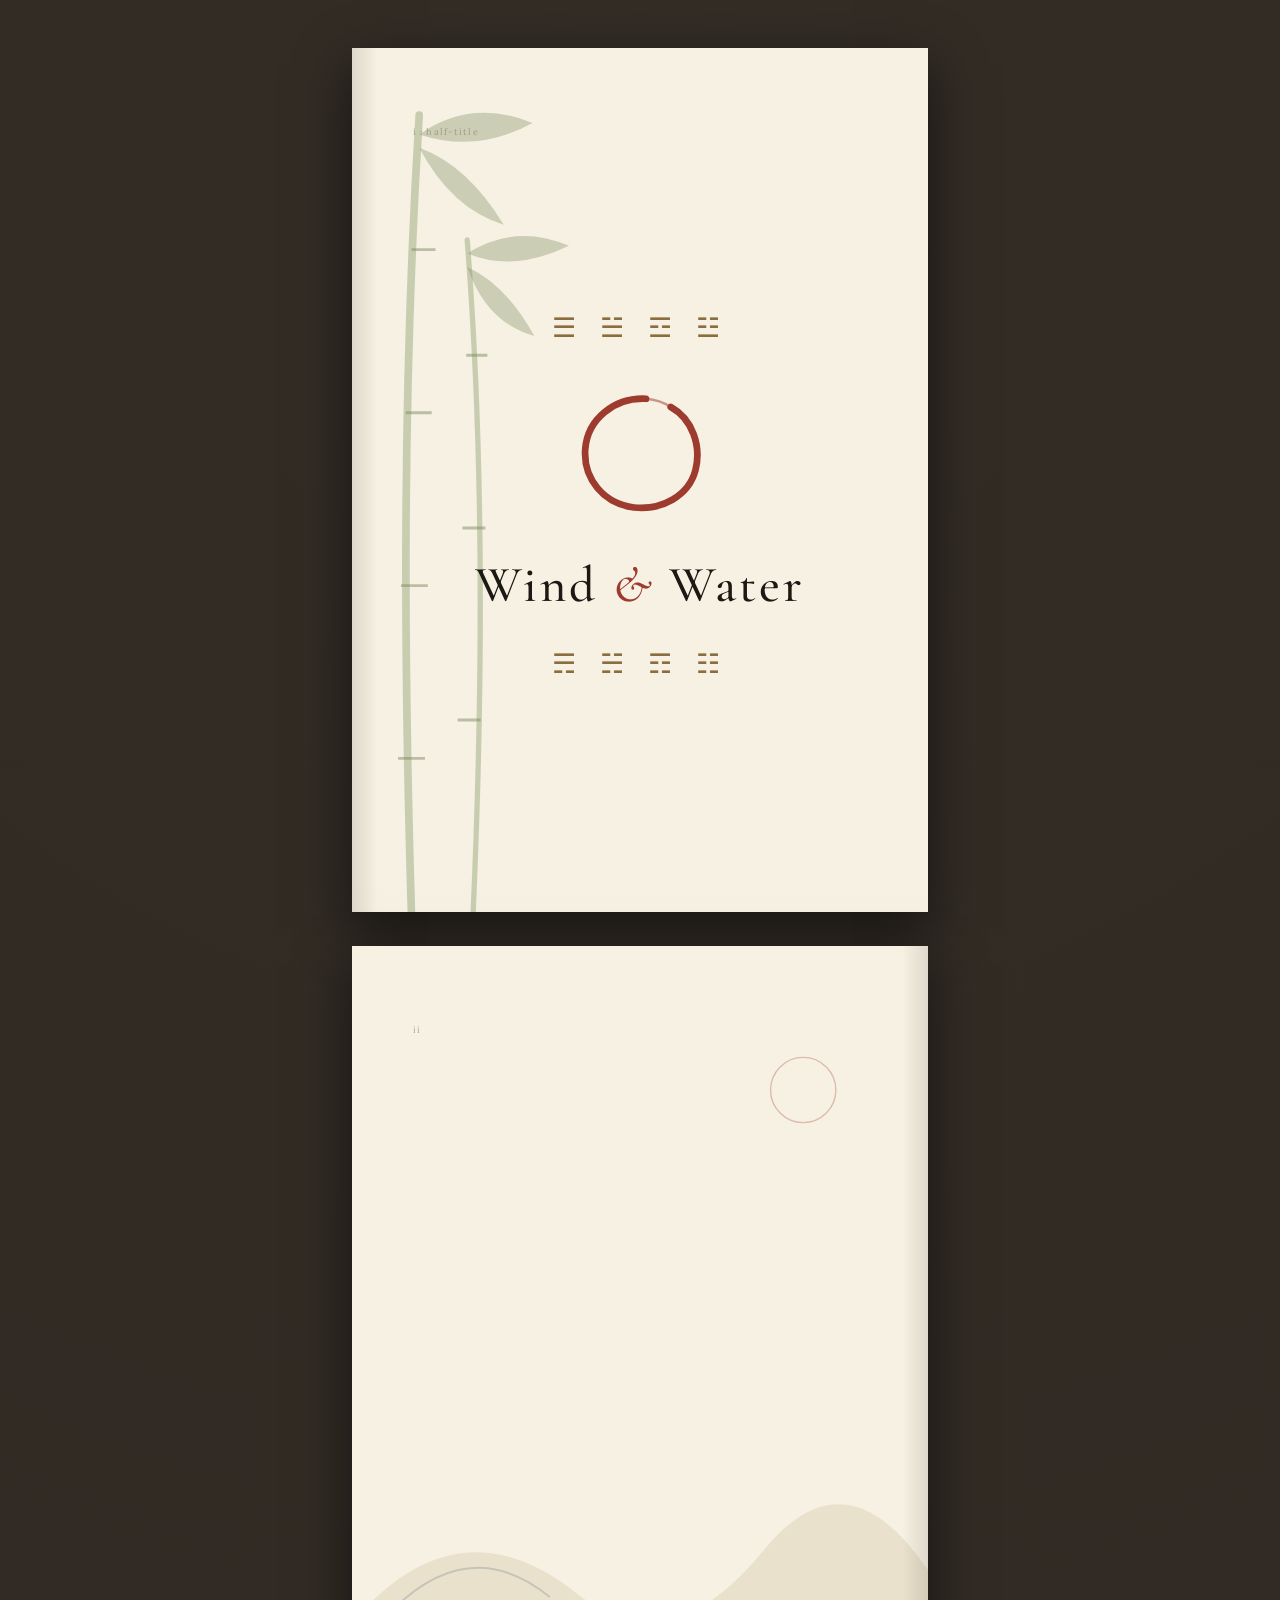
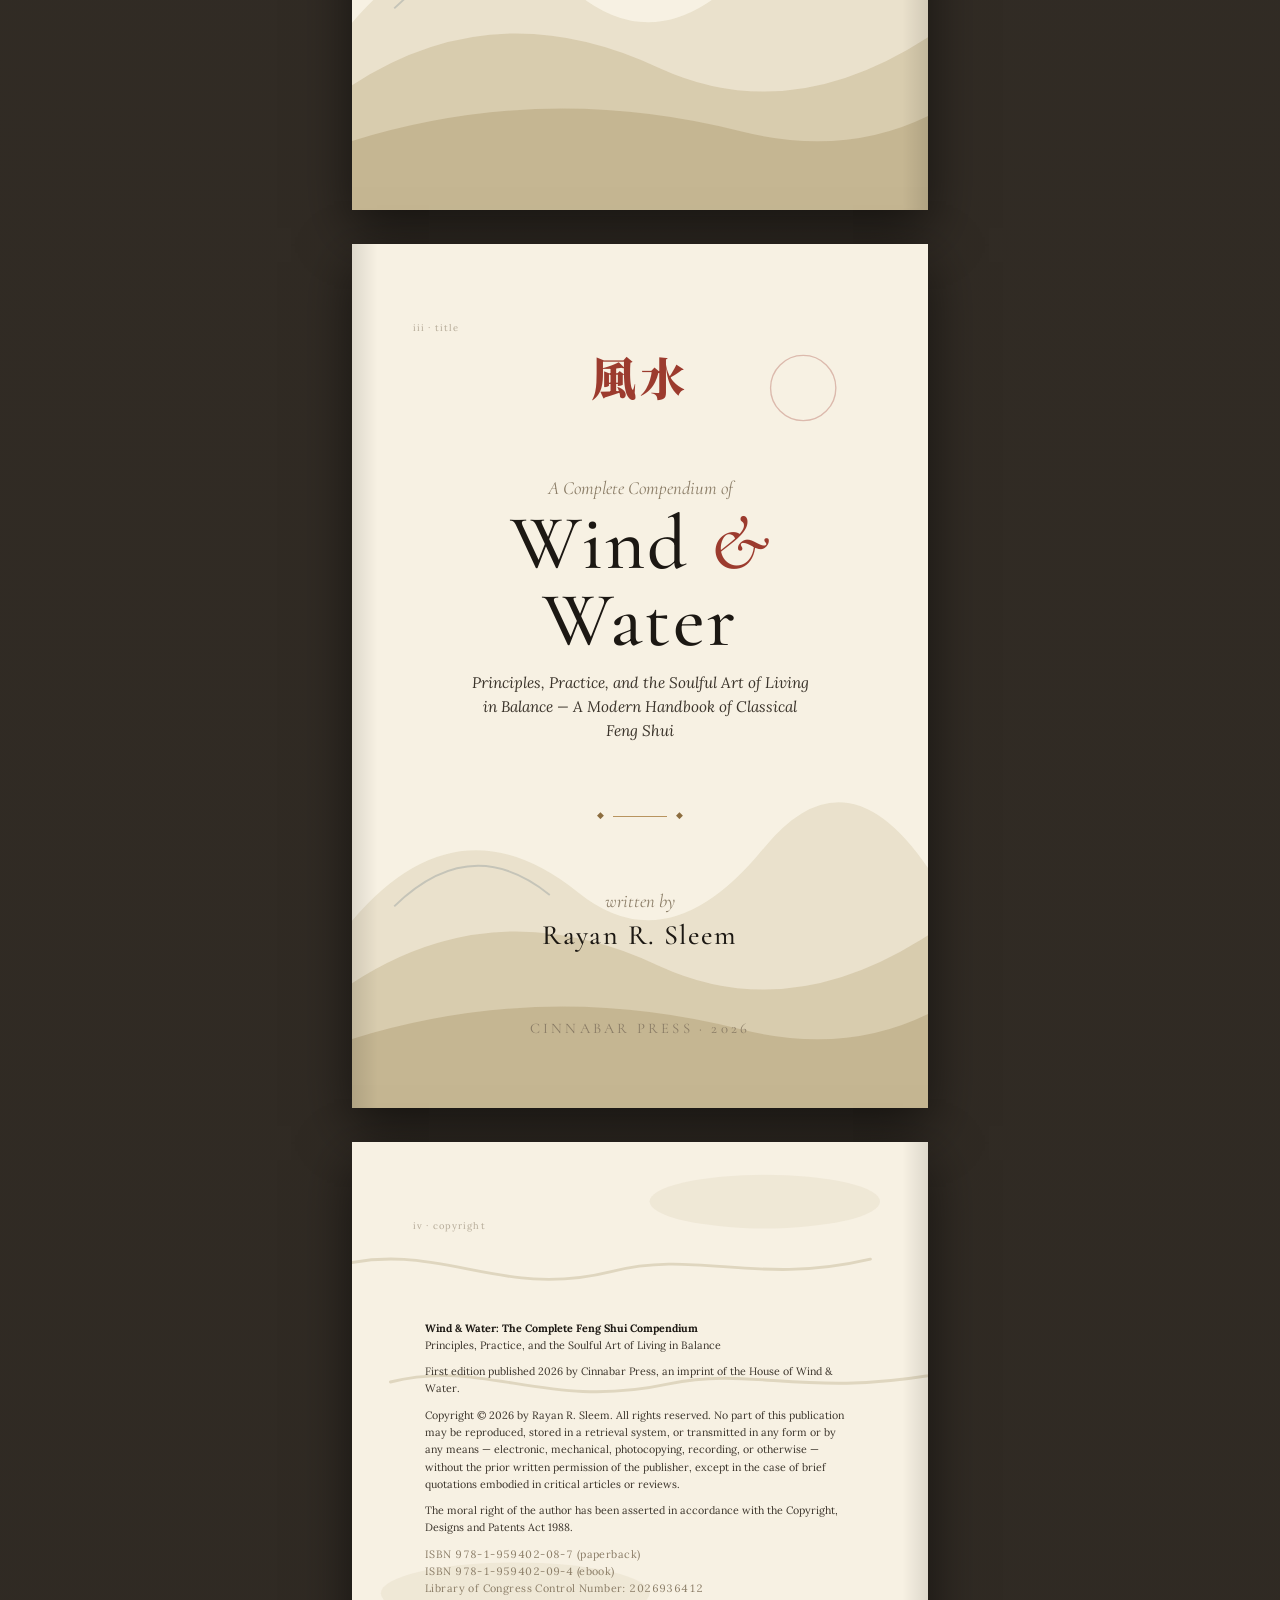
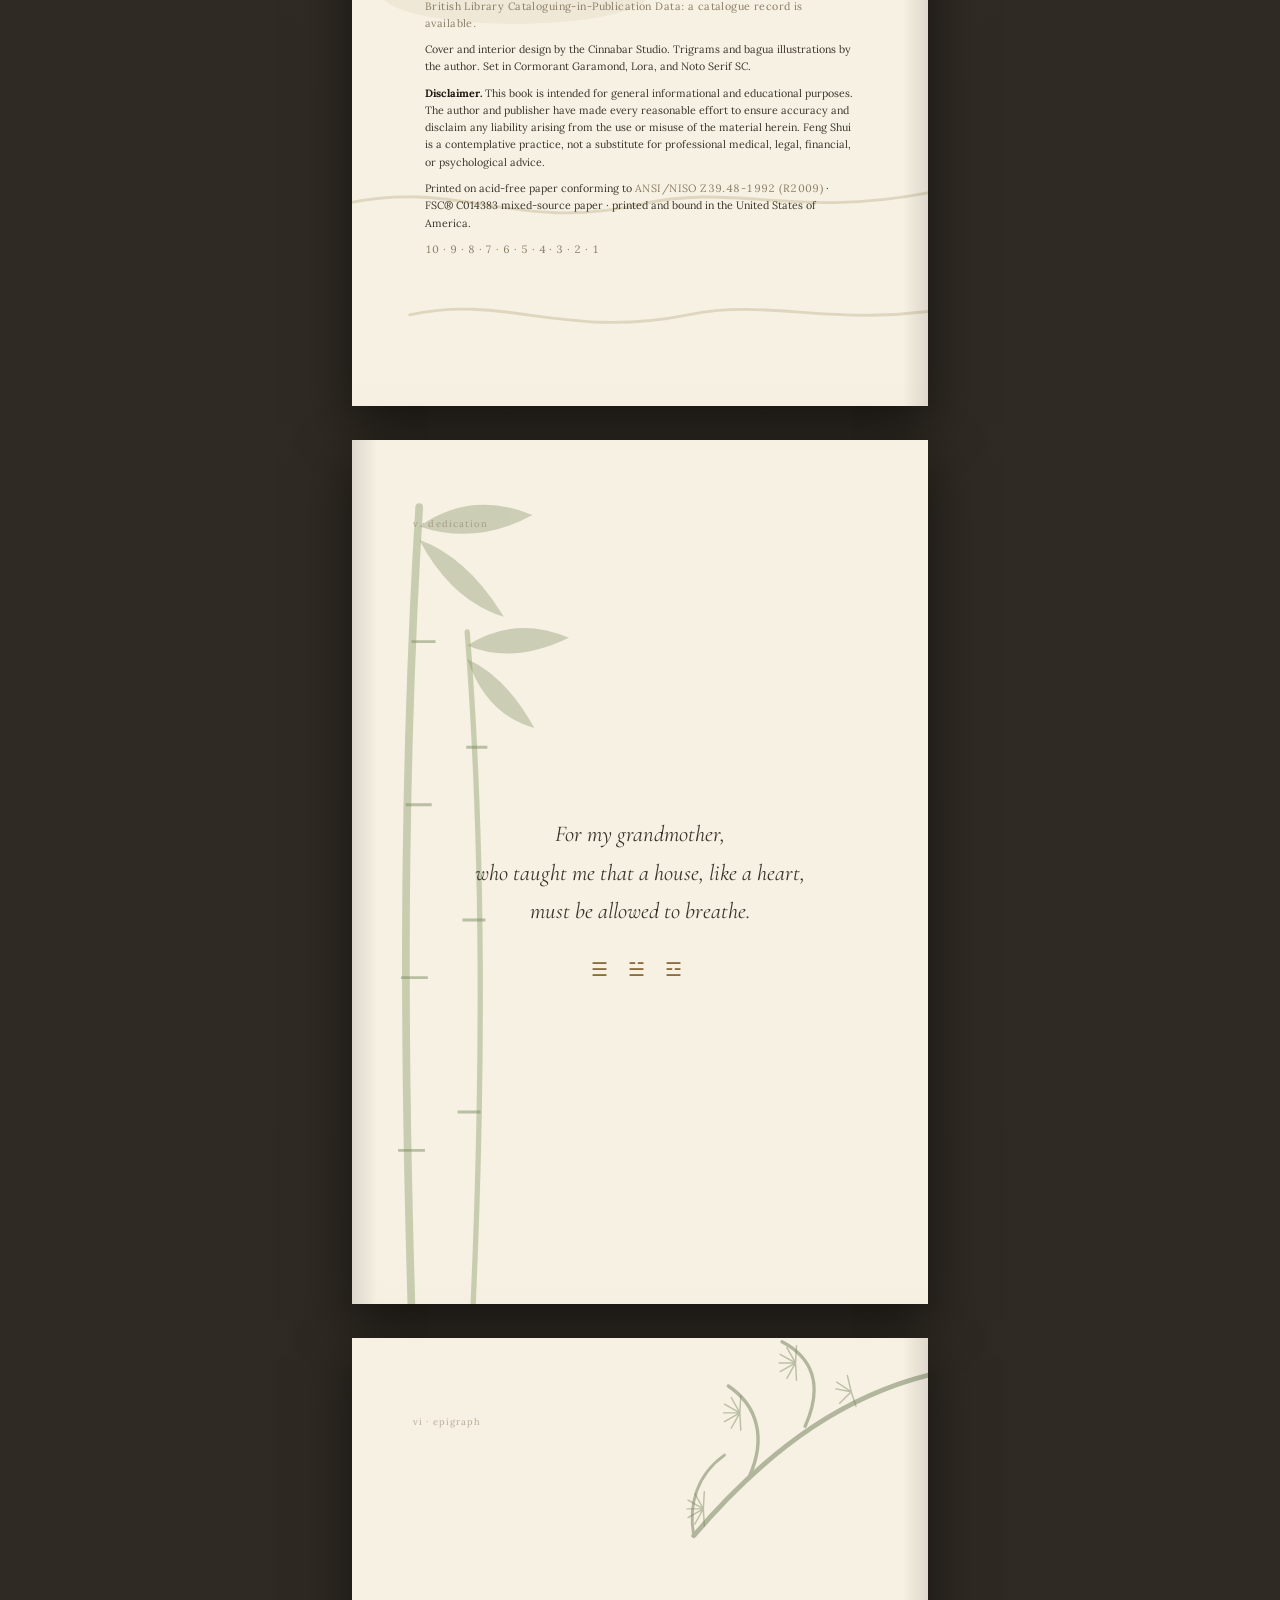
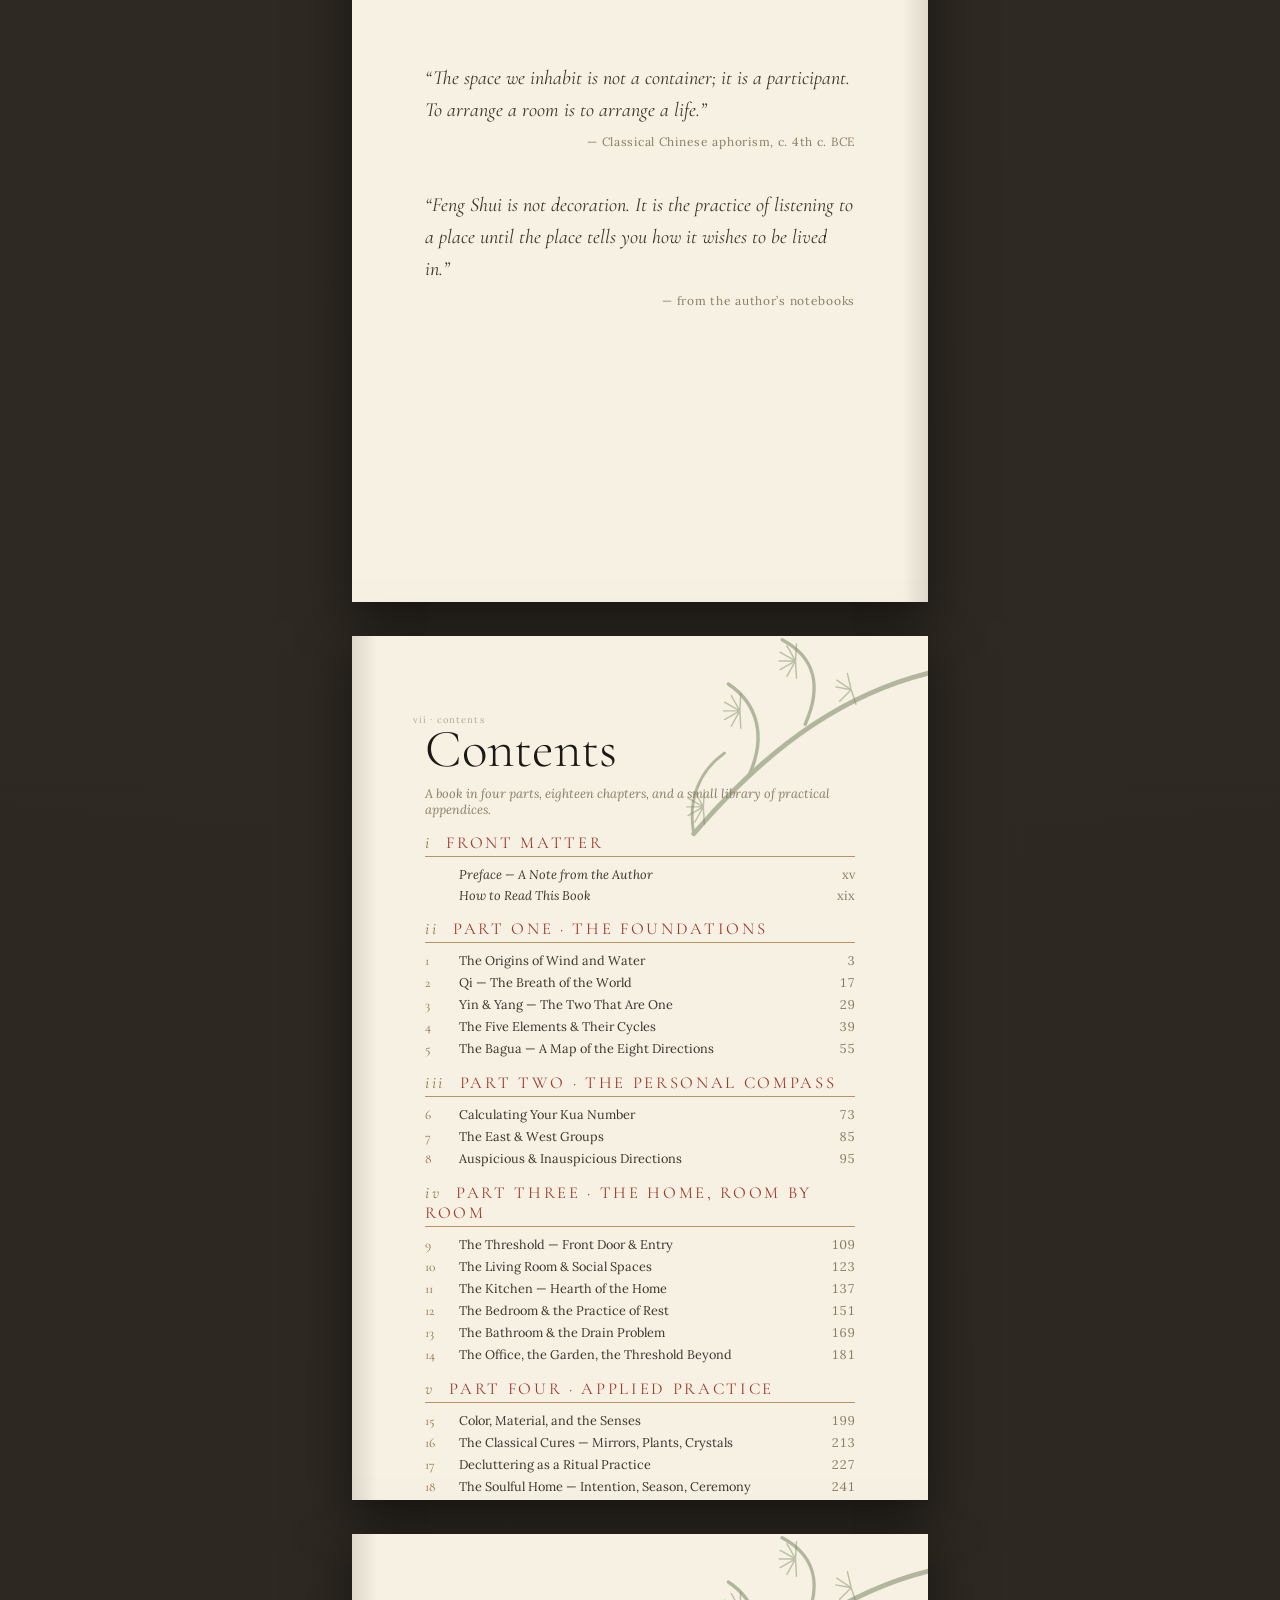
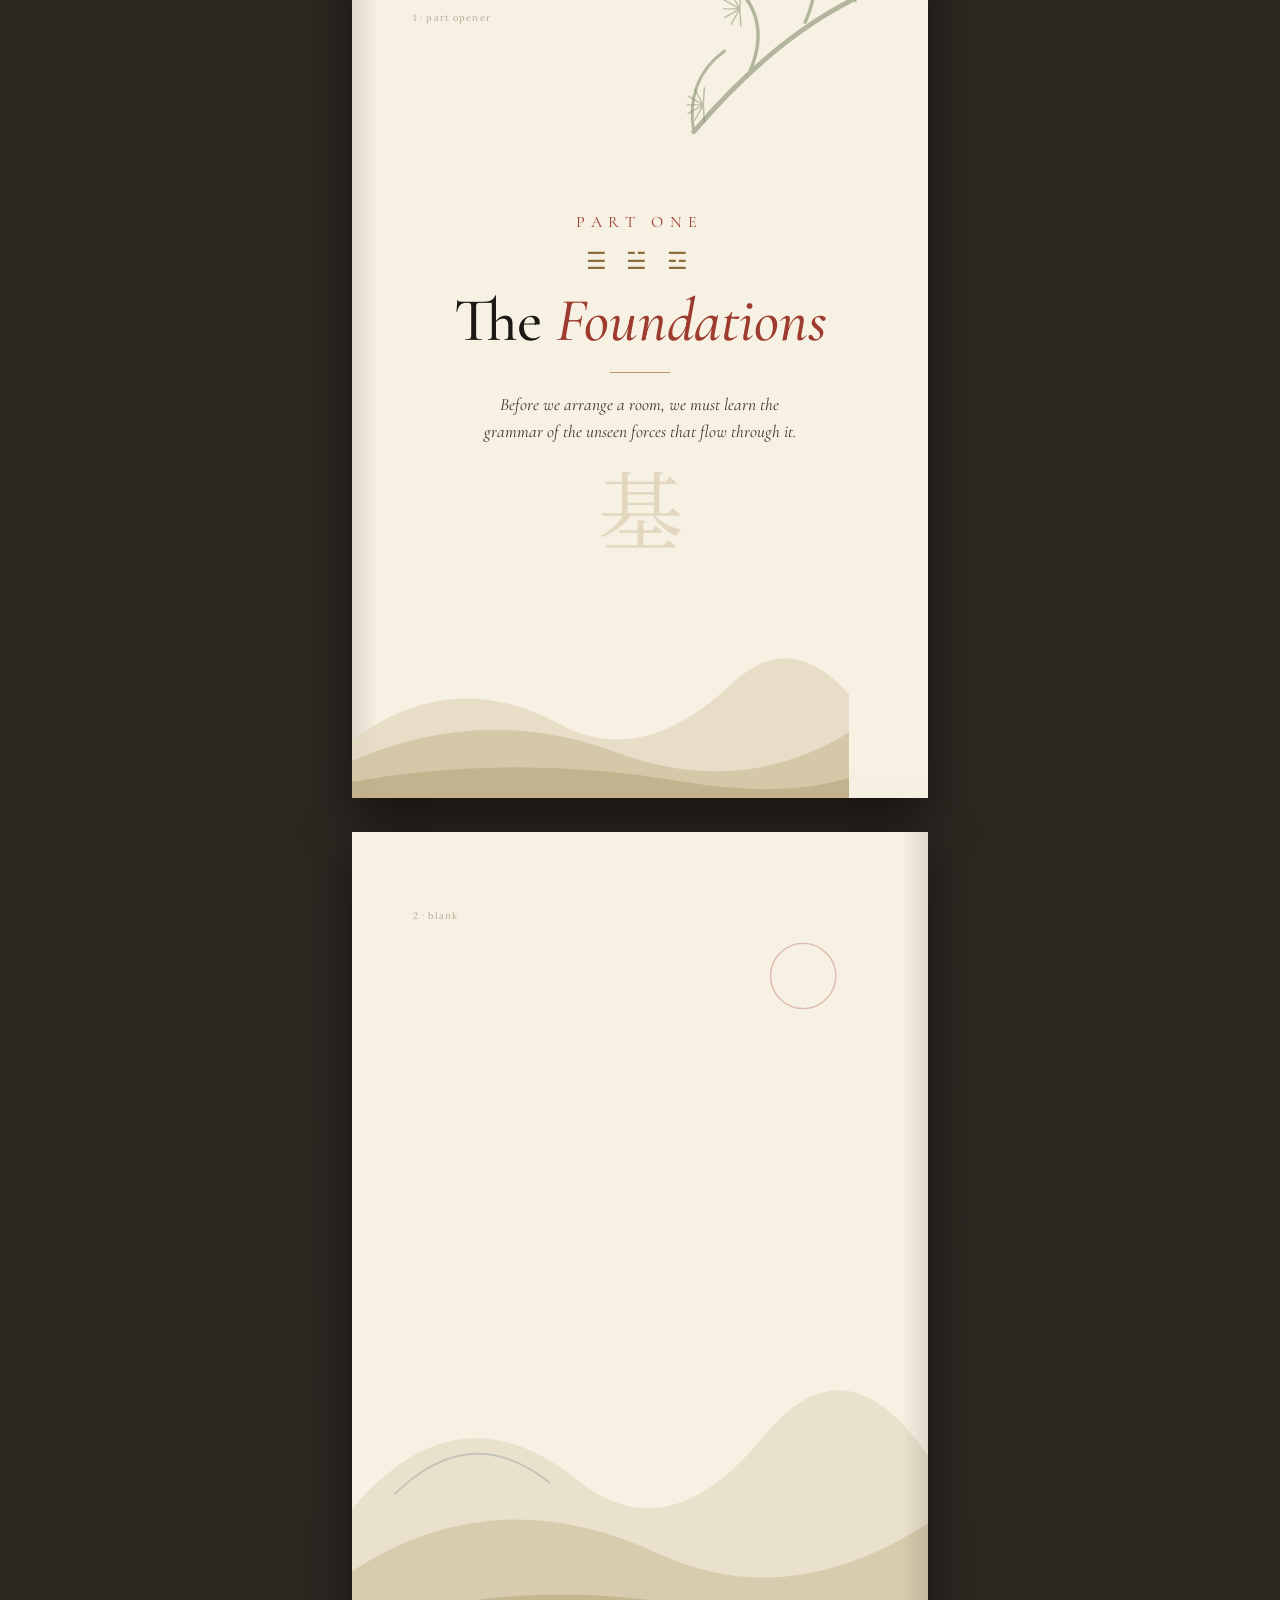
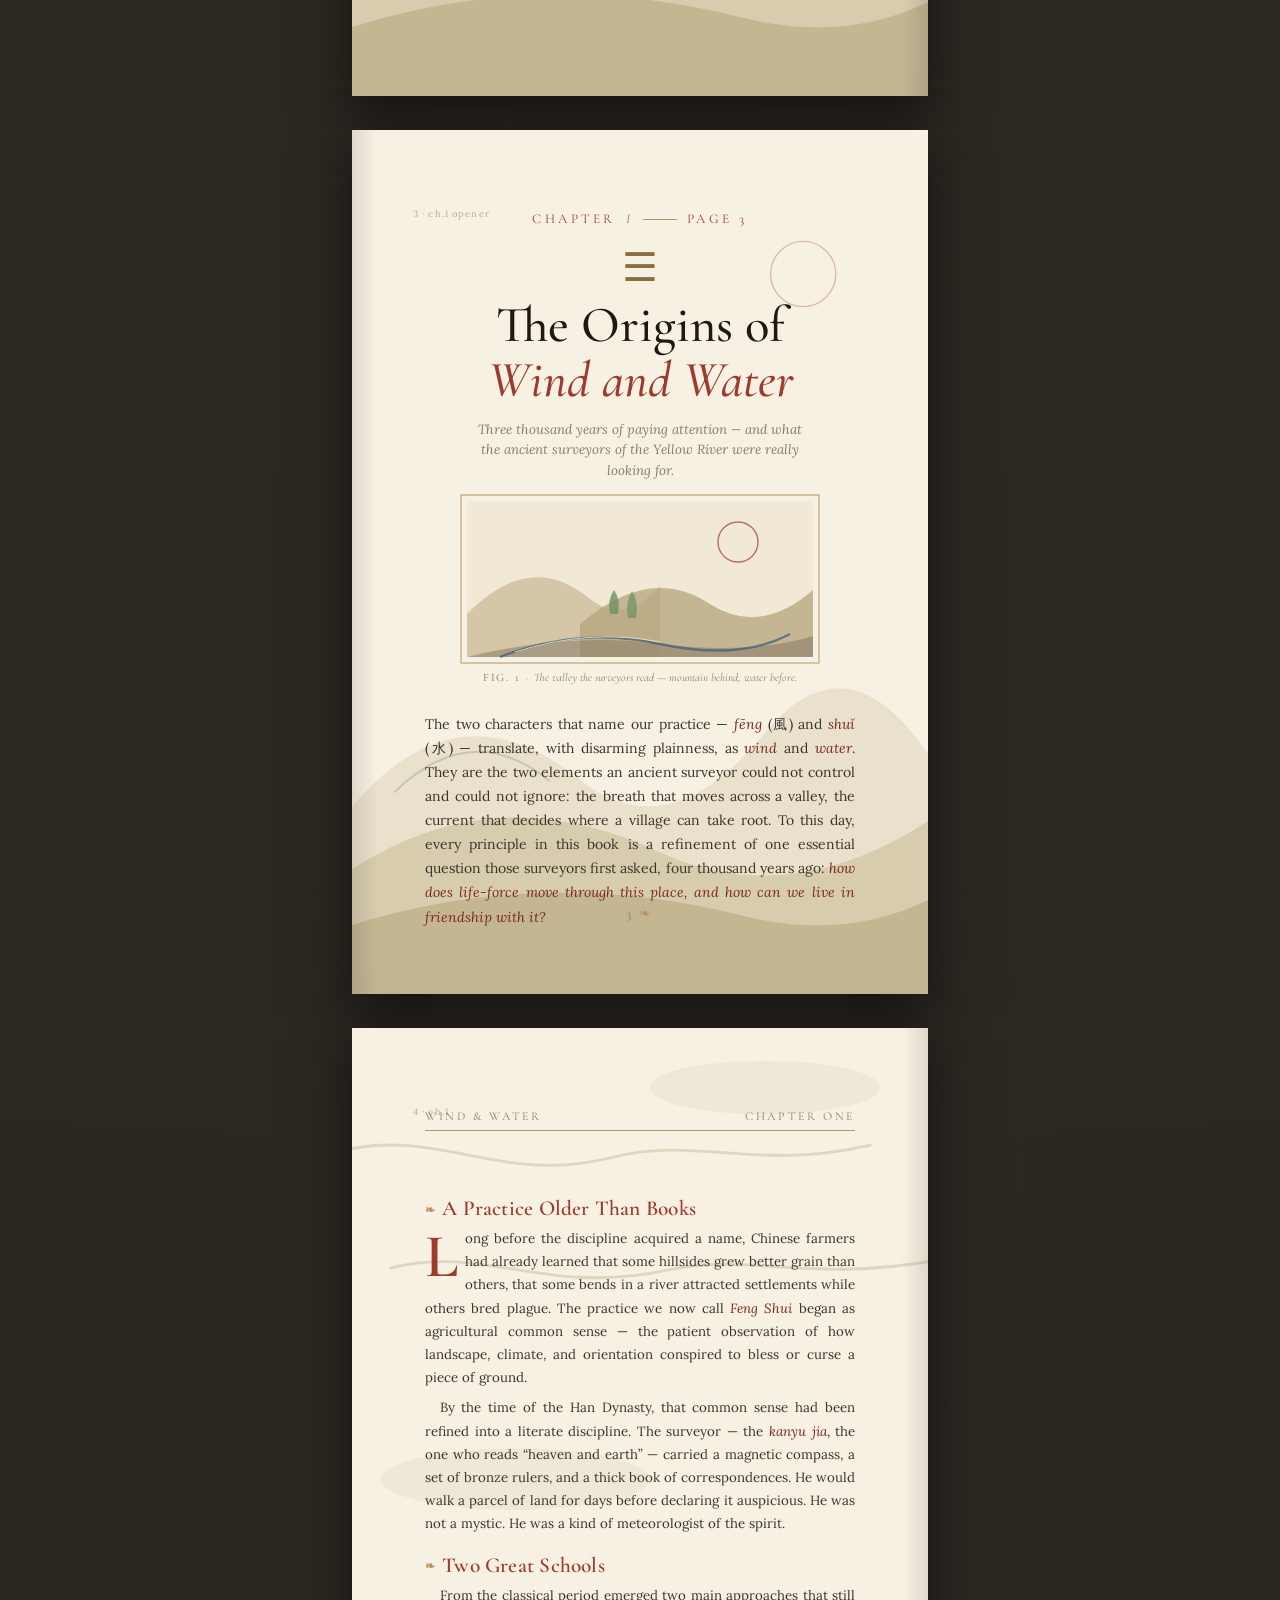
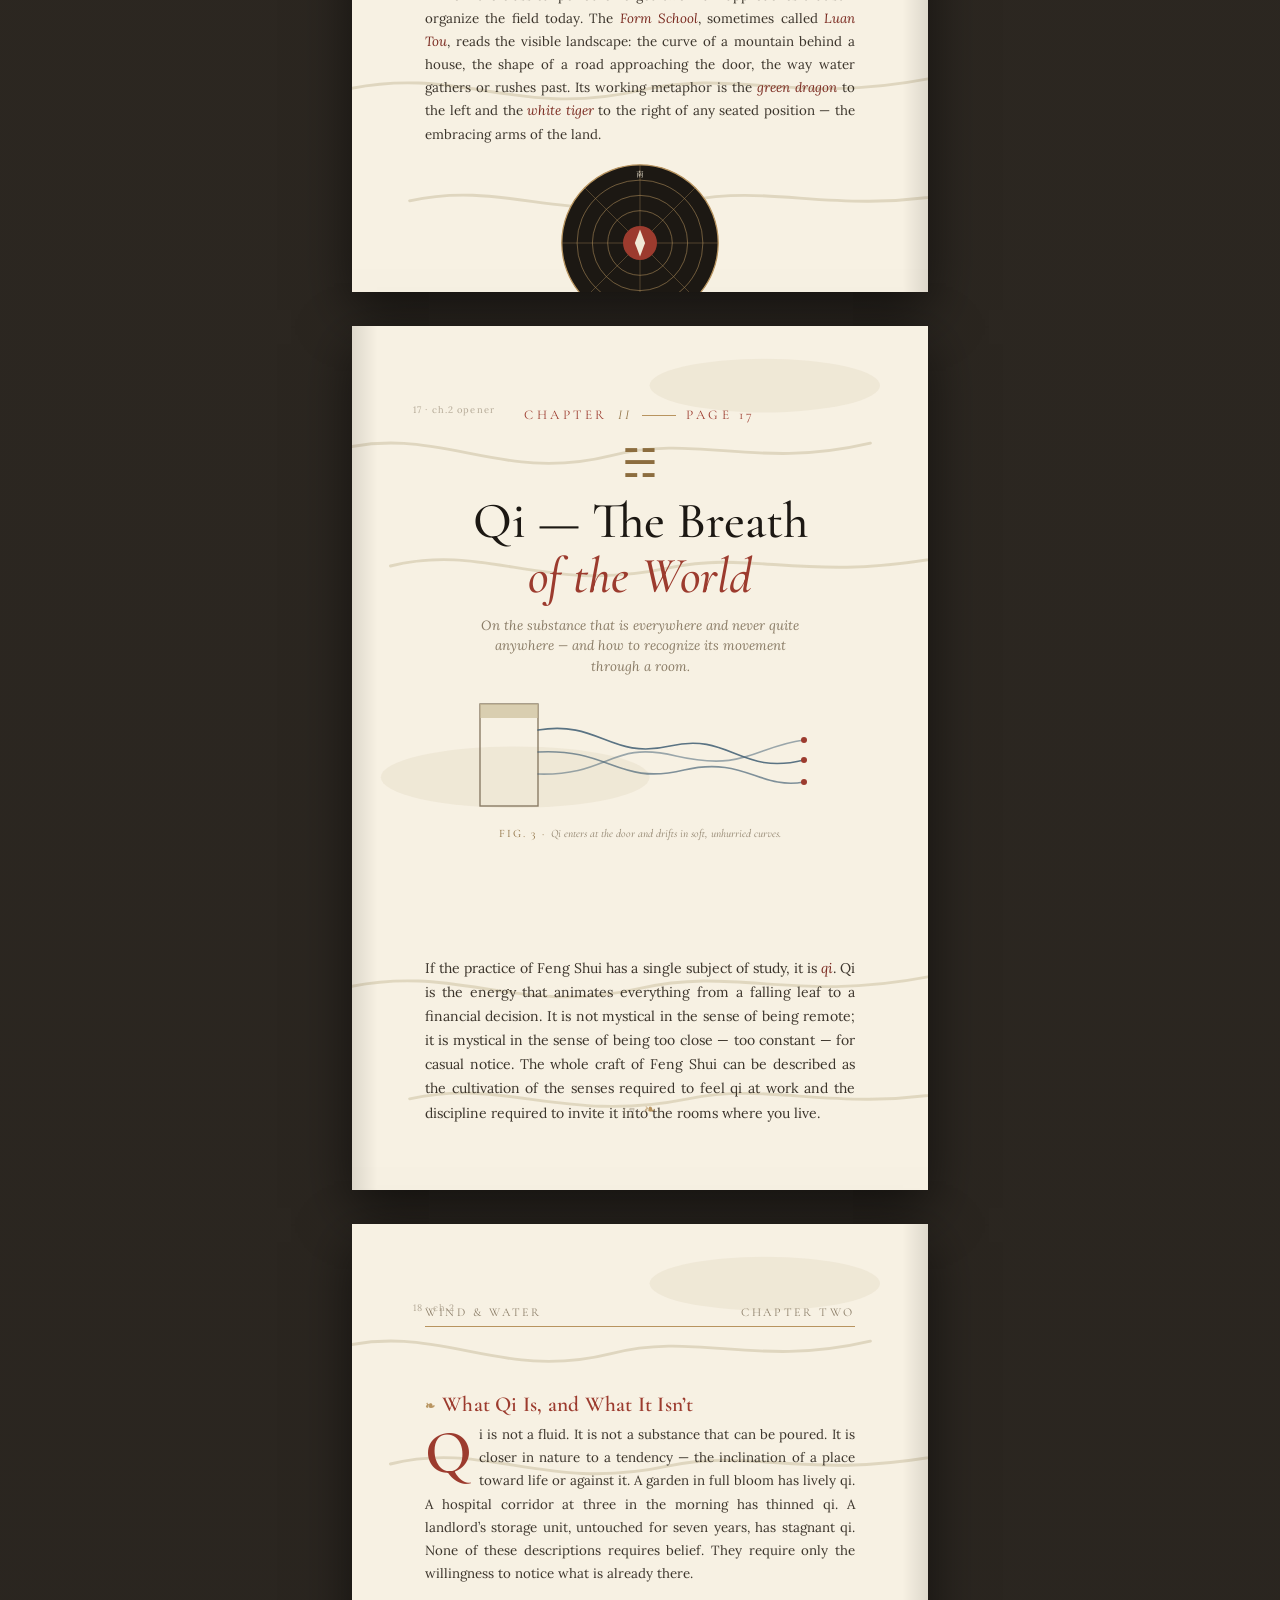
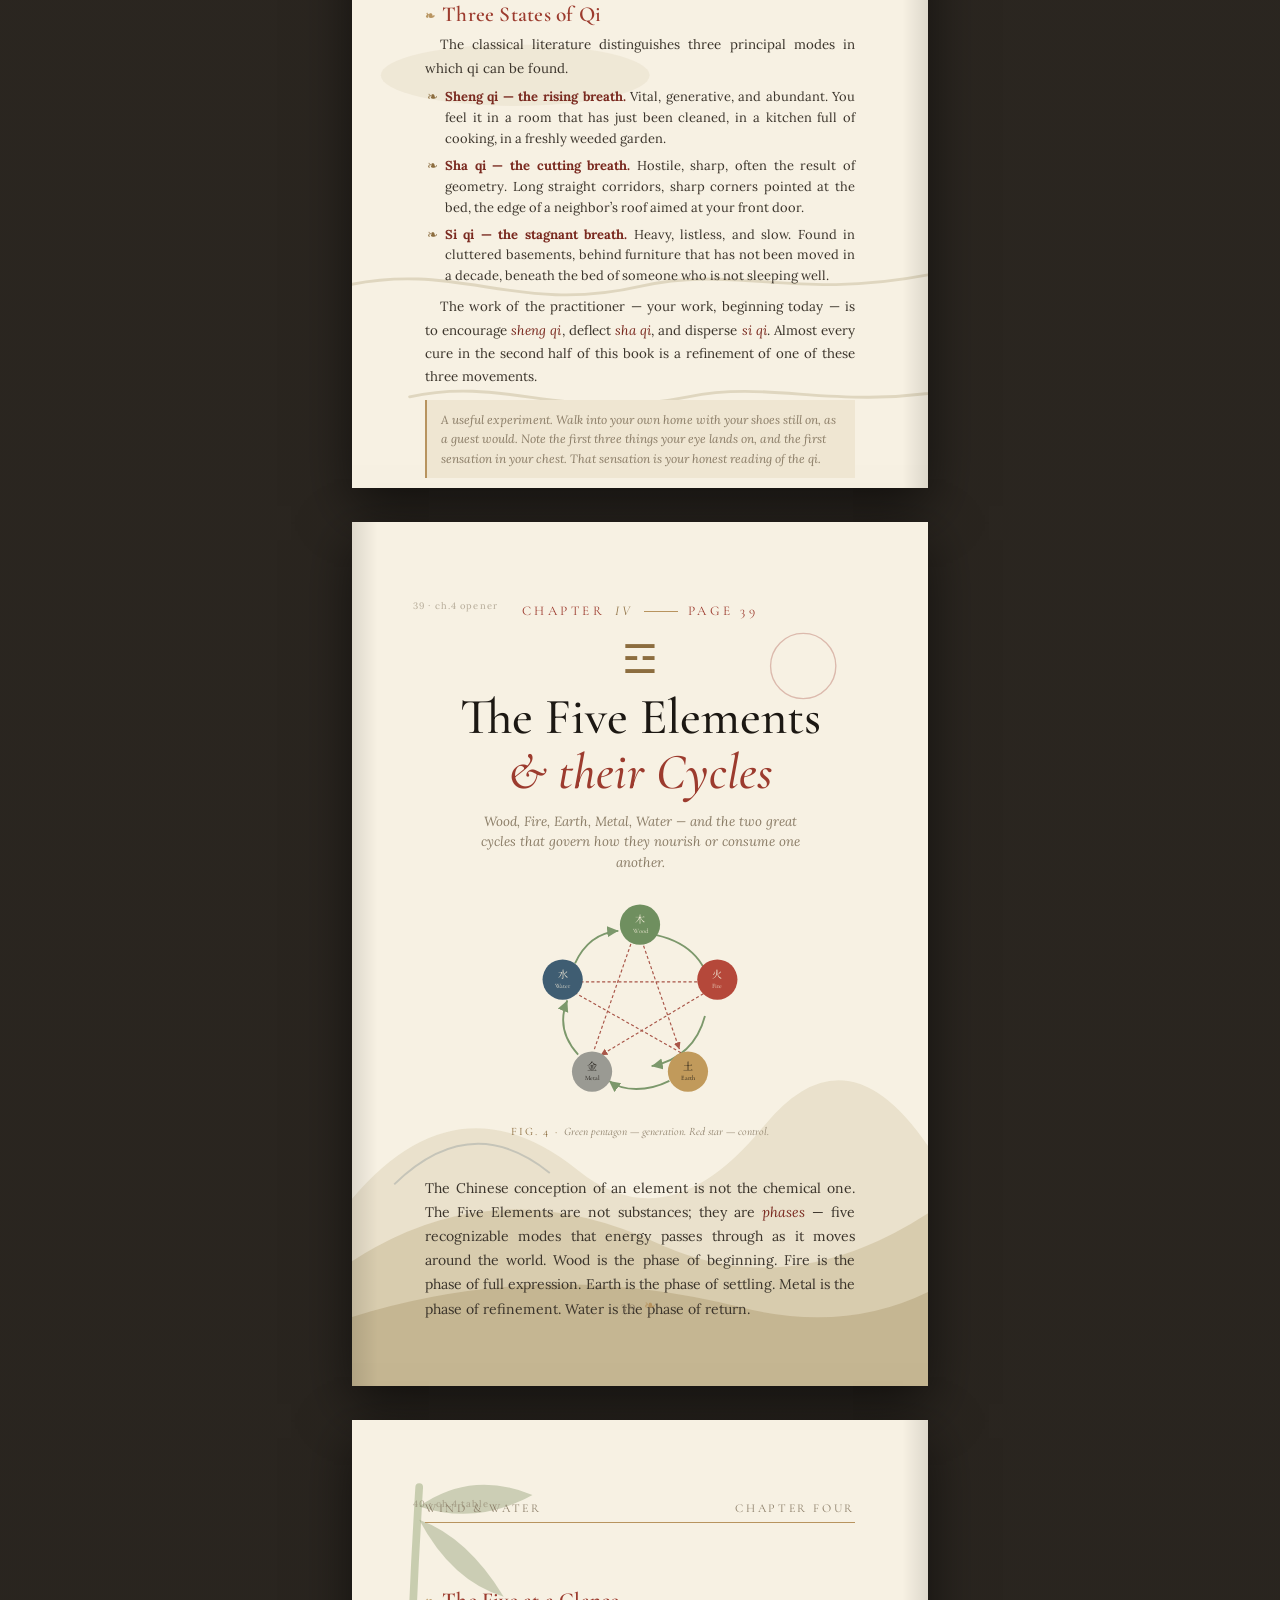
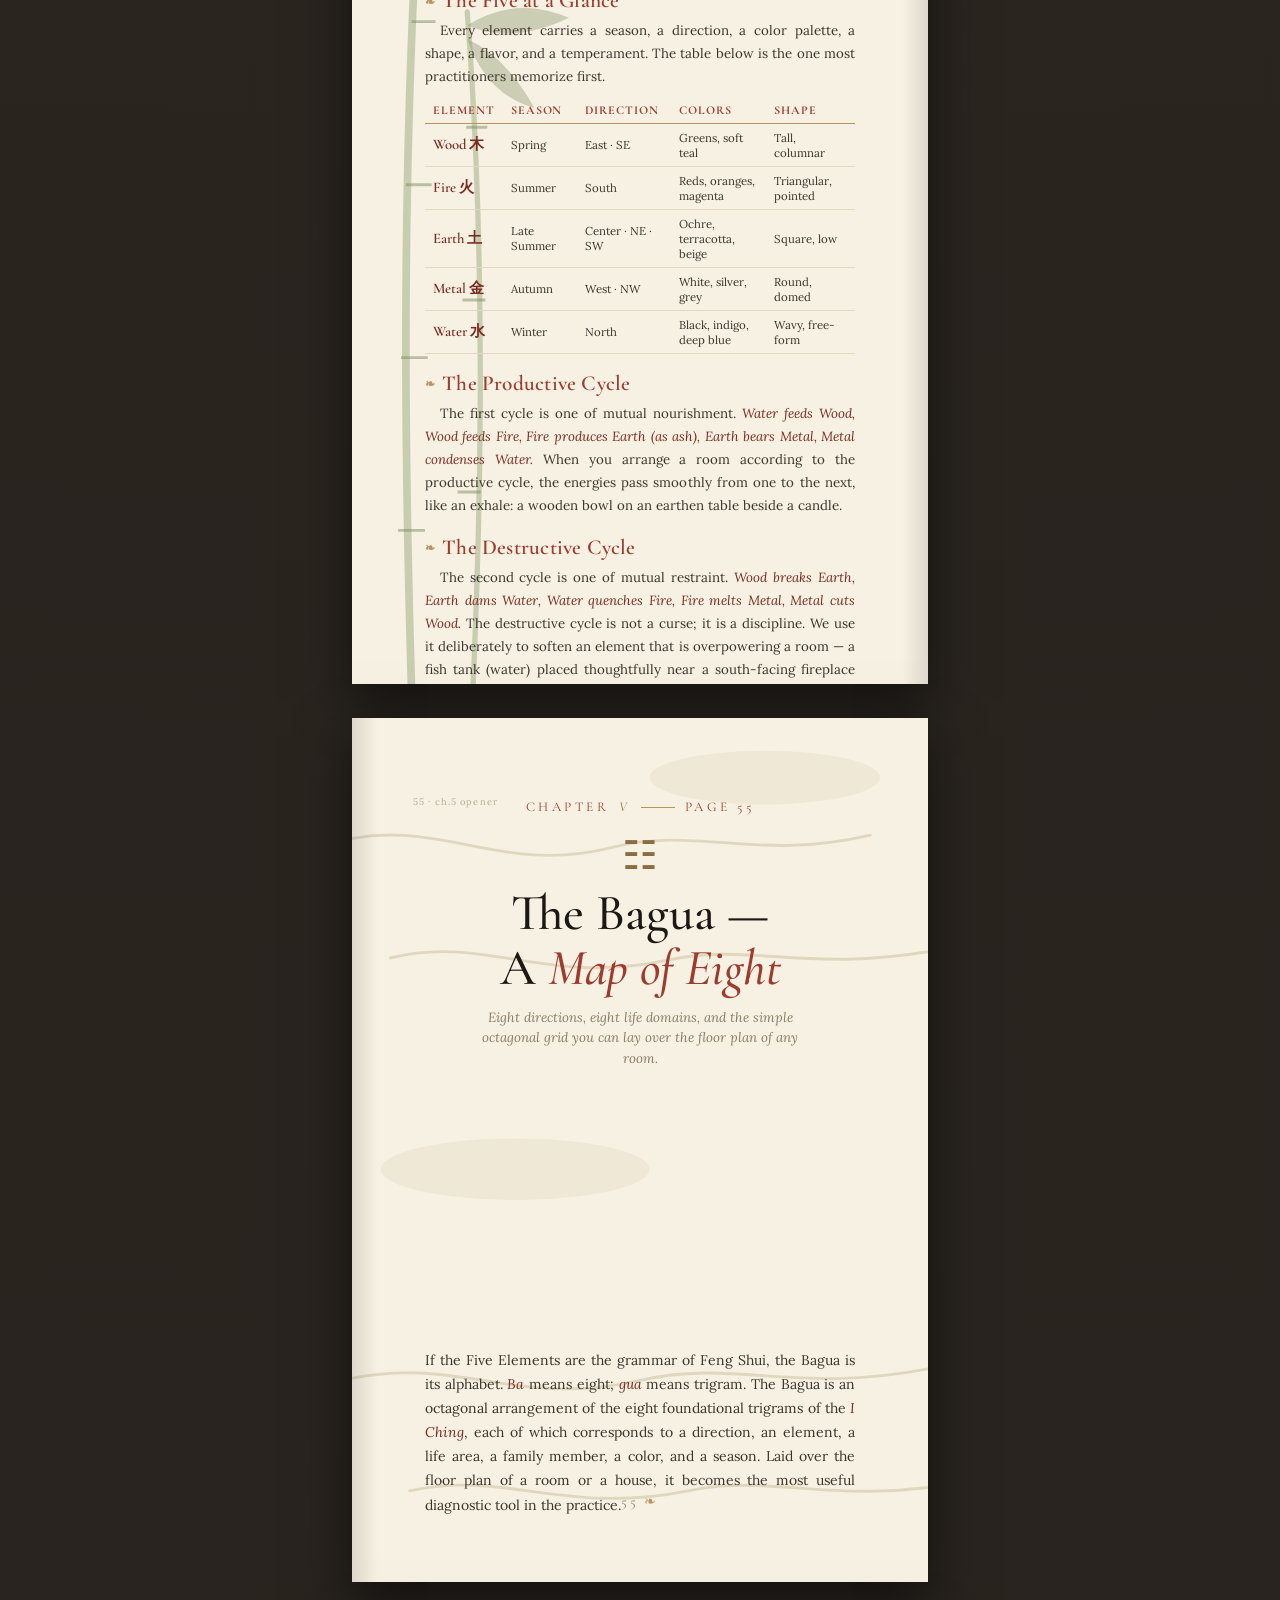
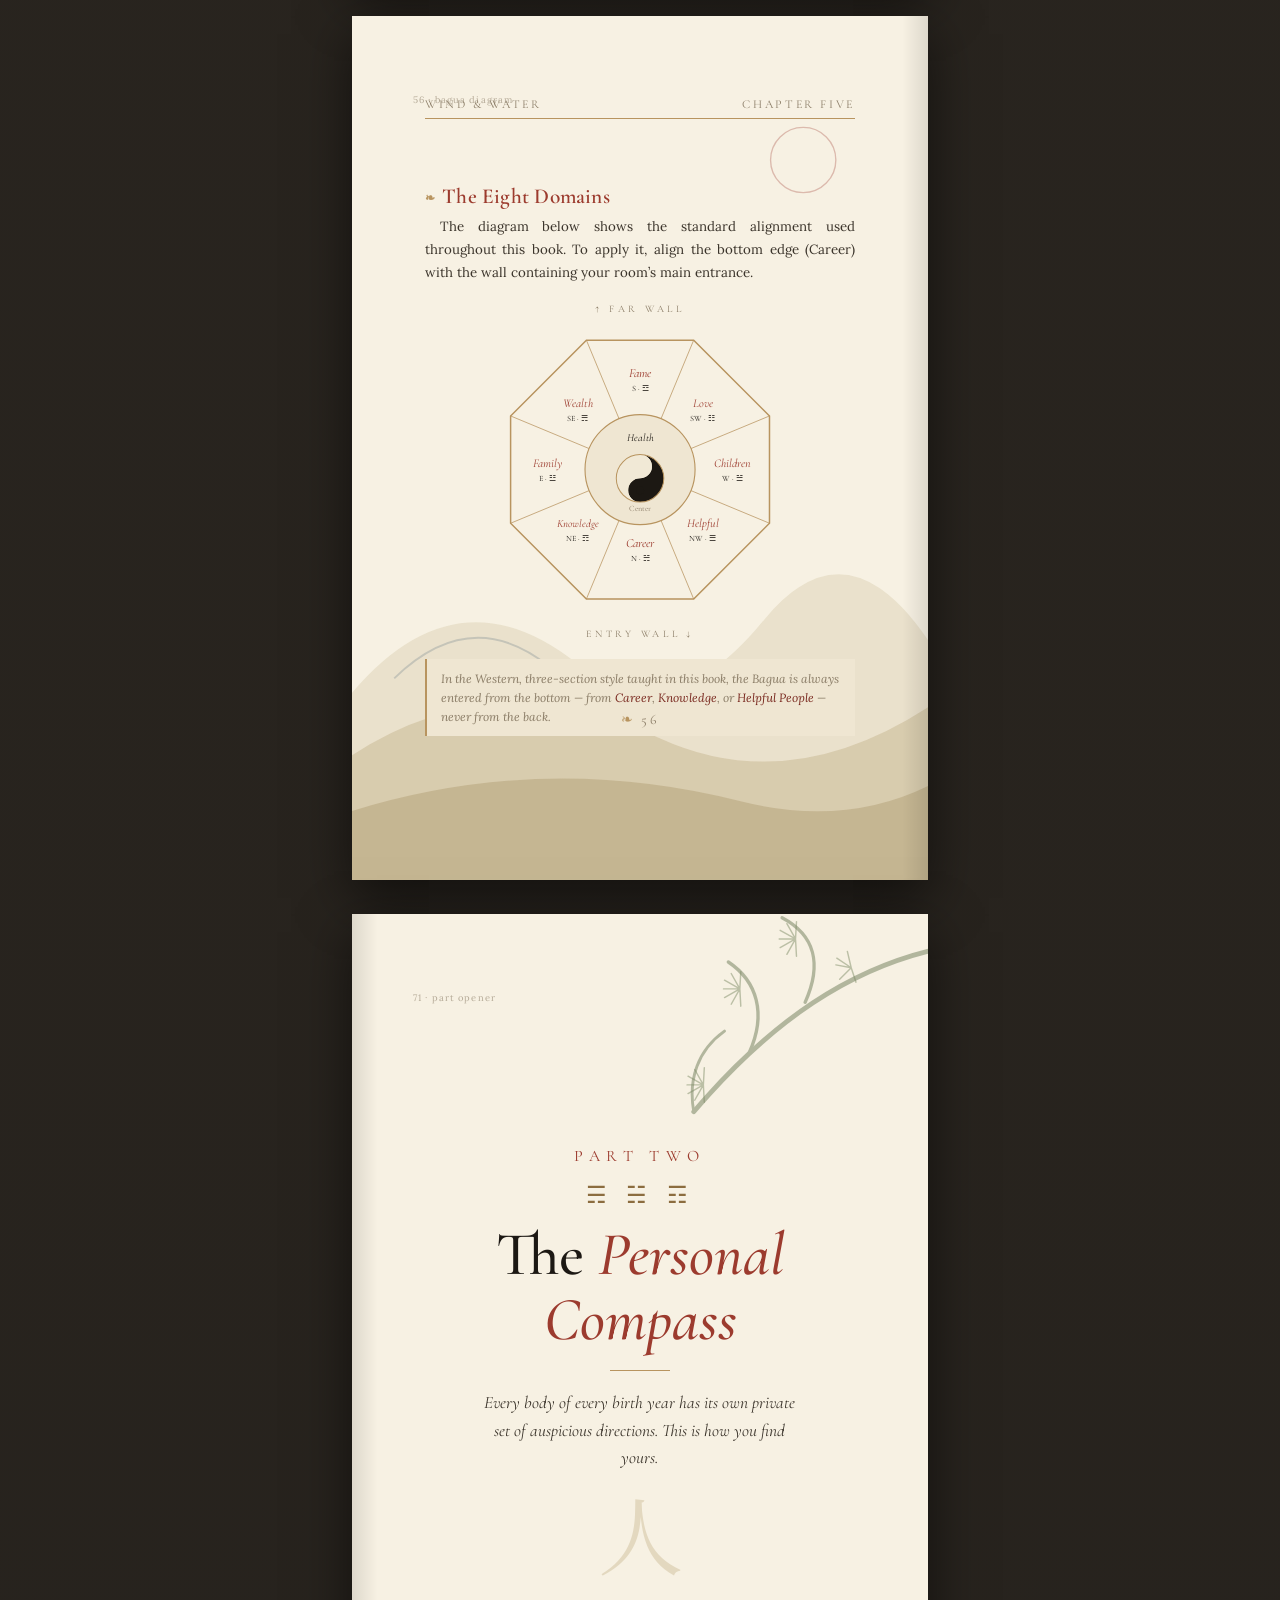
==== Wind_and_Water_Interior_standalone.html @ f262c79a "fix(document): add per-page backgrounds and correct diagram errors Add a dedicated decorative backgr" ====
<!doctype html>
<html lang="en">
<head>
<meta charset="utf-8" />
<meta name="viewport" content="width=device-width, initial-scale=1.0" />
<title>Wind &amp; Water — Interior</title>
<style>
/* =====================================================================
   Wind & Water — Interior Book Stylesheet
   A print-style layout: 6in x 9in pages, classical editorial typography.
   ===================================================================== */

@import url('https://fonts.googleapis.com/css2?family=Cormorant+Garamond:ital,wght@0,400;0,500;0,600;1,400;1,500&family=Lora:ital,wght@0,400;0,500;0,600;1,400&family=Noto+Serif+SC:wght@400;600;900&display=swap');

:root{
  --display:'Cormorant Garamond', Georgia, serif;
  --serif:'Lora', Georgia, serif;
  --cjk:'Noto Serif SC', serif;

  --ink:#1c1813;
  --ink-soft:#3b342b;
  --ink-mute:#8a7c66;

  --cinnabar:#9c3b2e;
  --cinnabar-d:#7a2a20;
  --gold:#b8945f;
  --gold-d:#8c6d3f;

  --paper:#f7f1e3;
  --paper-deep:#efe6d2;
  --paper-edge:#e3d8bf;
  --backdrop:#26221d;
}

*{box-sizing:border-box;}

html,body{margin:0;padding:0;}

body{
  background:var(--backdrop);
  background-image:radial-gradient(circle at 50% 0%, #322c25 0%, var(--backdrop) 70%);
  font-family:var(--serif);
  color:var(--ink);
  -webkit-font-smoothing:antialiased;
  padding:48px 0;
}

/* ---------- Book + Page ---------- */
.book{
  display:flex;
  flex-direction:column;
  align-items:center;
  gap:34px;
}

.page{
  position:relative;
  width:6in;
  height:9in;
  background:var(--paper);
  padding:0.72in 0.76in 0.66in;
  box-shadow:0 18px 50px rgba(0,0,0,.55);
  overflow:hidden;
}
.page::after{ /* inner spine shadow hint */
  content:"";
  position:absolute;
  top:0;bottom:0;
  width:26px;
  pointer-events:none;
}
.page.recto::after{ left:0;  background:linear-gradient(90deg, rgba(0,0,0,.10), transparent); }
.page.verso::after{ right:0; background:linear-gradient(-90deg, rgba(0,0,0,.10), transparent); }

/* screen-only page label */
.page-num-screen{
  position:absolute;
  top:9px; right:12px;
  font-family:var(--serif);
  font-size:7pt;
  letter-spacing:.12em;
  color:var(--ink-mute);
  opacity:.6;
}

/* folio (printed page number) */
.folio{
  position:absolute;
  left:0; right:0;
  bottom:0.42in;
  text-align:center;
}
.folio .num{
  font-family:var(--display);
  font-size:10.5pt;
  letter-spacing:.18em;
  color:var(--ink-mute);
}
.page.recto .folio .num::after{ content:"  \2767"; color:var(--gold); }
.page.verso .folio .num::before{ content:"\2767  "; color:var(--gold); }

/* running head */
.run-head{
  display:flex;
  justify-content:space-between;
  font-family:var(--display);
  font-size:9pt;
  letter-spacing:.22em;
  text-transform:uppercase;
  color:var(--ink-mute);
  padding-bottom:7px;
  border-bottom:.5px solid var(--gold);
}

/* decorative SVG layers sit behind text */
.art{ display:block; }
.art-bg{
  position:absolute;
  left:0; right:0;
  pointer-events:none;
  z-index:1;
}

/* per-page dedicated background watermark */
.pg-bg{
  position:absolute;
  inset:0;
  width:100%;
  height:100%;
  pointer-events:none;
  z-index:0;
}
.page > .half-title,
.page > .title-page,
.page > .copy-page,
.page > .dedication,
.page > .epigraph,
.page > .toc-page,
.page > .part-opener,
.page > .chapter-opener,
.page > .body-content,
.page > .run-head,
.page > .folio,
.page > .page-num-screen{
  position:relative;
  z-index:2;
}

/* =====================================================================
   FRONT MATTER
   ===================================================================== */

/* ---- Half-title ---- */
.half-title{
  height:100%;
  display:flex;
  flex-direction:column;
  align-items:center;
  justify-content:center;
  gap:30px;
  text-align:center;
}
.half-title .ornament{
  font-size:20pt;
  letter-spacing:.32em;
  color:var(--gold-d);
}
.half-title .ttl{
  font-family:var(--display);
  font-size:38pt;
  font-weight:500;
  letter-spacing:.06em;
  color:var(--ink);
}
.half-title .amp{ font-style:italic; color:var(--cinnabar); }
.half-title .enso{ width:150px; height:auto; }

/* ---- Title page ---- */
.title-page{
  height:100%;
  display:flex;
  flex-direction:column;
  align-items:center;
  justify-content:space-between;
  text-align:center;
  padding:0.2in 0;
}
.title-page .stamp-wrap{ position:relative; }
.title-page .stamp{
  font-family:var(--cjk);
  font-weight:900;
  font-size:34pt;
  color:var(--cinnabar);
  letter-spacing:.08em;
}
.title-page .by{
  font-family:var(--display);
  font-style:italic;
  font-size:14pt;
  color:var(--ink-mute);
  margin-bottom:6px;
}
.title-page .big{
  font-family:var(--display);
  font-size:58pt;
  font-weight:500;
  line-height:1;
  letter-spacing:.03em;
  margin:2px 0 12px;
}
.title-page .big .it{ font-style:italic; color:var(--cinnabar); }
.title-page .sub{
  font-family:var(--serif);
  font-size:11.5pt;
  font-style:italic;
  line-height:1.55;
  color:var(--ink-soft);
  max-width:3.6in;
  margin:0 auto;
}
.title-page .rule{
  width:54px; height:1px;
  background:var(--gold);
  margin:6px auto;
  position:relative;
}
.title-page .rule::before,
.title-page .rule::after{
  content:"\25C6";
  position:absolute; top:-7px;
  font-size:7pt; color:var(--gold-d);
}
.title-page .rule::before{ left:-16px; }
.title-page .rule::after{ right:-16px; }
.title-page .author{
  font-family:var(--display);
  font-size:21pt;
  font-weight:500;
  letter-spacing:.05em;
  color:var(--ink);
}
.title-page .imprint{
  font-family:var(--display);
  font-size:11pt;
  letter-spacing:.22em;
  text-transform:uppercase;
  color:var(--ink-mute);
}

/* ---- Copyright ---- */
.copy-page{
  height:100%;
  display:flex;
  flex-direction:column;
  justify-content:center;
  gap:9px;
}
.copy-page .block{
  font-family:var(--serif);
  font-size:8pt;
  line-height:1.62;
  color:var(--ink-soft);
}
.copy-page .block strong{ color:var(--ink); }
.copy-page .iso{
  font-variant-numeric:tabular-nums;
  letter-spacing:.04em;
  color:var(--ink-mute);
}

/* ---- Dedication ---- */
.dedication{
  height:100%;
  display:flex;
  align-items:center;
  justify-content:center;
  text-align:center;
}
.dedication p{
  font-family:var(--display);
  font-style:italic;
  font-size:17pt;
  line-height:1.7;
  color:var(--ink-soft);
}
.dedication .orn{
  margin-top:26px;
  font-size:14pt;
  letter-spacing:.4em;
  color:var(--gold-d);
}

/* ---- Epigraph ---- */
.epigraph{
  height:100%;
  display:flex;
  flex-direction:column;
  justify-content:center;
  gap:8px;
}
.epigraph .quote{
  font-family:var(--display);
  font-style:italic;
  font-size:15pt;
  line-height:1.6;
  color:var(--ink-soft);
}
.epigraph .attr{
  font-family:var(--serif);
  font-size:9pt;
  letter-spacing:.06em;
  color:var(--ink-mute);
  text-align:right;
}

/* ---- Contents ---- */
.toc-page h1{
  font-family:var(--display);
  font-weight:300;
  font-size:40pt;
  margin:0 0 4px;
  color:var(--ink);
}
.toc-page .lead{
  font-family:var(--serif);
  font-style:italic;
  font-size:9.5pt;
  color:var(--ink-mute);
  margin:0 0 16px;
}
.toc-page .part{
  font-family:var(--display);
  font-size:12.5pt;
  letter-spacing:.16em;
  text-transform:uppercase;
  color:var(--cinnabar);
  margin:14px 0 6px;
  padding-bottom:3px;
  border-bottom:.5px solid var(--gold);
}
.toc-page .part .roman{
  font-style:italic;
  color:var(--gold-d);
  margin-right:8px;
  text-transform:lowercase;
}
.toc-page .row{
  display:grid;
  grid-template-columns:26px 1fr auto;
  gap:8px;
  align-items:baseline;
  font-family:var(--serif);
  font-size:9.5pt;
  padding:2.5px 0;
  color:var(--ink-soft);
}
.toc-page .row .ch:first-child{
  font-family:var(--display);
  font-size:10pt;
  color:var(--gold-d);
}
.toc-page .row .pg{
  font-variant-numeric:tabular-nums;
  color:var(--ink-mute);
}
.toc-page .row.front .ch{ font-style:italic; }

/* =====================================================================
   PART OPENERS
   ===================================================================== */
.part-opener{
  height:100%;
  display:flex;
  flex-direction:column;
  align-items:center;
  justify-content:center;
  text-align:center;
  position:relative;
}
.part-opener .num{
  font-family:var(--display);
  font-size:12pt;
  letter-spacing:.4em;
  text-transform:uppercase;
  color:var(--cinnabar);
}
.part-opener .trig{
  font-size:17pt;
  letter-spacing:.3em;
  color:var(--gold-d);
  margin:14px 0;
}
.part-opener .ttl{
  font-family:var(--display);
  font-size:46pt;
  font-weight:500;
  line-height:1.05;
  color:var(--ink);
}
.part-opener .ttl .it{ font-style:italic; color:var(--cinnabar); }
.part-opener .rule{
  width:60px; height:1px;
  background:var(--gold);
  margin:18px 0;
}
.part-opener .gloss{
  font-family:var(--display);
  font-style:italic;
  font-size:13pt;
  line-height:1.6;
  color:var(--ink-soft);
  max-width:3.4in;
}
.part-opener .chinese{
  font-family:var(--cjk);
  font-size:64pt;
  font-weight:400;
  color:var(--paper-edge);
  margin-top:18px;
  line-height:1;
}

/* =====================================================================
   CHAPTER OPENERS
   ===================================================================== */
.chapter-opener{ height:100%; display:flex; flex-direction:column; }
.chapter-opener .top{ text-align:center; }
.chapter-opener .meta{
  display:flex;
  align-items:center;
  justify-content:center;
  gap:10px;
  font-family:var(--display);
  font-size:10pt;
  letter-spacing:.26em;
  text-transform:uppercase;
  color:var(--cinnabar);
}
.chapter-opener .meta .roman{ font-style:italic; color:var(--gold-d); }
.chapter-opener .meta .rule{
  width:34px; height:1px;
  background:var(--gold);
  display:inline-block;
}
.chapter-opener .glyph{
  font-size:30pt;
  color:var(--gold-d);
  margin:14px 0 6px;
}
.chapter-opener .ch-ttl{
  font-family:var(--display);
  font-size:38pt;
  font-weight:500;
  line-height:1.08;
  color:var(--ink);
}
.chapter-opener .ch-ttl .it{ font-style:italic; color:var(--cinnabar); }
.chapter-opener .ch-sub{
  font-family:var(--serif);
  font-style:italic;
  font-size:10pt;
  line-height:1.55;
  color:var(--ink-mute);
  max-width:3.5in;
  margin:12px auto 0;
}
.chapter-opener .body-block{ margin-top:auto; }
.chapter-opener .body-block .lead{
  font-family:var(--serif);
  font-size:10.5pt;
  line-height:1.72;
  color:var(--ink-soft);
  text-align:justify;
}
.chapter-opener .body-block .lead.first{ text-indent:0; }
.chapter-opener .body-block .lead em{ color:var(--cinnabar-d); }

/* =====================================================================
   BODY CONTENT
   ===================================================================== */
.body-content{ font-family:var(--serif); }
.body-content h1{
  font-family:var(--display);
  font-weight:300;
  color:var(--ink);
}
.body-content h2.sub{
  font-family:var(--display);
  font-size:16pt;
  font-weight:600;
  color:var(--cinnabar);
  margin:16px 0 6px;
  letter-spacing:.01em;
}
.body-content h2.sub::before{
  content:"\2767";
  color:var(--gold);
  font-size:9pt;
  margin-right:7px;
  vertical-align:1.5px;
}
.body-content p{
  font-size:10pt;
  line-height:1.74;
  color:var(--ink-soft);
  margin:0 0 7px;
  text-align:justify;
  text-indent:1.1em;
}
.body-content p.first,
.body-content p.lead{ text-indent:0; }
.body-content p.lead{
  font-style:italic;
  font-size:10.5pt;
  color:var(--ink-mute);
}
.body-content p em{ color:var(--cinnabar-d); font-style:italic; }
.body-content strong{ color:var(--ink); }

/* drop cap */
.dropcap::first-letter{
  font-family:var(--display);
  font-weight:600;
  font-size:46pt;
  line-height:.78;
  float:left;
  margin:6px 7px 0 0;
  color:var(--cinnabar);
}

/* pull quote */
blockquote.pull{
  font-family:var(--display);
  font-style:italic;
  font-size:15pt;
  line-height:1.5;
  color:var(--cinnabar-d);
  text-align:center;
  margin:16px 0.25in;
  padding:12px 0;
  border-top:.5px solid var(--gold);
  border-bottom:.5px solid var(--gold);
}

/* bullet list */
ul.bullet{
  list-style:none;
  margin:6px 0 8px;
  padding:0;
}
ul.bullet li{
  font-size:9.7pt;
  line-height:1.62;
  color:var(--ink-soft);
  padding-left:20px;
  margin-bottom:6px;
  position:relative;
  text-align:justify;
}
ul.bullet li::before{
  content:"\2767";
  position:absolute;
  left:2px;
  color:var(--gold-d);
}
ul.bullet li strong{ color:var(--cinnabar-d); }

/* side note */
.sidenote{
  font-family:var(--serif);
  font-style:italic;
  font-size:9pt;
  line-height:1.6;
  color:var(--ink-mute);
  background:var(--paper-deep);
  border-left:2px solid var(--gold);
  padding:10px 14px;
  margin:12px 0;
}
.sidenote em{ color:var(--cinnabar-d); }

/* two-column */
.two-col{ column-count:2; column-gap:22px; }
.two-col p{ text-indent:1.1em; }
.two-col p:first-child{ text-indent:0; }

/* =====================================================================
   TABLES, DIAGRAMS, WORKSHEETS
   ===================================================================== */
table.elements{
  width:100%;
  border-collapse:collapse;
  margin:8px 0 6px;
  font-family:var(--serif);
}
table.elements th{
  font-family:var(--display);
  font-size:9pt;
  letter-spacing:.08em;
  text-transform:uppercase;
  color:var(--cinnabar);
  text-align:left;
  padding:6px 8px;
  border-bottom:1px solid var(--gold);
}
table.elements td{
  font-size:8.6pt;
  padding:6px 8px;
  color:var(--ink-soft);
  border-bottom:.5px solid var(--paper-edge);
}
table.elements td.el{
  font-family:var(--display);
  font-size:11pt;
  font-weight:600;
  color:var(--cinnabar-d);
}

.diagram,
.worksheet{
  background:var(--paper-deep);
  border:.5px solid var(--gold);
  border-radius:3px;
  padding:14px 16px;
  margin:14px 0;
}
.diagram .lbl,
.worksheet .lbl{
  font-family:var(--display);
  font-size:8.5pt;
  letter-spacing:.24em;
  text-transform:uppercase;
  color:var(--gold-d);
  margin-bottom:5px;
}
.diagram .ttl,
.worksheet .ttl{
  font-family:var(--display);
  font-size:15pt;
  font-weight:600;
  line-height:1.3;
  color:var(--ink);
  margin-bottom:5px;
}
.diagram .ttl em,
.worksheet .ttl em{ color:var(--cinnabar); font-style:italic; }
.diagram .desc{
  font-family:var(--serif);
  font-style:italic;
  font-size:8.8pt;
  line-height:1.55;
  color:var(--ink-mute);
}
.worksheet ol{
  margin:6px 0 0;
  padding-left:18px;
}
.worksheet ol li{
  font-family:var(--serif);
  font-size:9.2pt;
  line-height:1.6;
  color:var(--ink-soft);
  margin-bottom:5px;
}
.worksheet ol li em{ color:var(--cinnabar-d); }

/* figure caption shared by SVG illustrations */
.figure{ margin:12px 0; text-align:center; }
.figure svg{ display:block; margin:0 auto; }
.figure .cap{
  font-family:var(--display);
  font-size:8.5pt;
  letter-spacing:.16em;
  text-transform:uppercase;
  color:var(--gold-d);
  margin-top:7px;
}
.figure .cap em{
  font-style:italic;
  text-transform:none;
  letter-spacing:0;
  color:var(--ink-mute);
}

.bagua-svg{ display:block; margin:6px auto; }

/* =====================================================================
   GLOSSARY / INDEX
   ===================================================================== */
.gloss-list{ margin-top:10px; }
.gloss-list .entry{
  display:grid;
  grid-template-columns:1.35in 1fr;
  gap:14px;
  padding:7px 0;
  border-bottom:.5px solid var(--paper-edge);
}
.gloss-list .term{
  font-family:var(--display);
  font-size:11.5pt;
  font-weight:600;
  color:var(--cinnabar-d);
}
.gloss-list .term small{
  display:block;
  font-family:var(--cjk);
  font-size:10pt;
  font-weight:400;
  color:var(--ink-mute);
  margin-top:1px;
}
.gloss-list .def{
  font-family:var(--serif);
  font-size:8.8pt;
  line-height:1.6;
  color:var(--ink-soft);
}

.index-cols{ column-count:2; column-gap:24px; }
.index-cols .letter{
  font-family:var(--display);
  font-size:13pt;
  font-weight:600;
  color:var(--cinnabar);
  margin:8px 0 3px;
  break-after:avoid;
}
.index-cols .ix{
  display:flex;
  justify-content:space-between;
  gap:8px;
  font-family:var(--serif);
  font-size:8.6pt;
  line-height:1.5;
  color:var(--ink-soft);
  break-inside:avoid;
}
.index-cols .ix .pg{
  font-variant-numeric:tabular-nums;
  color:var(--ink-mute);
  white-space:nowrap;
}

/* =====================================================================
   AUTHOR PAGE / COLOPHON
   ===================================================================== */
.author-page{
  display:flex;
  flex-direction:column;
  align-items:center;
}
.author-page .portrait{
  margin:0 auto 16px;
}
.author-page p{ text-align:justify; }
.author-page .divider{
  margin-top:auto;
  text-align:center;
}
.author-page .divider .orn{
  font-size:15pt;
  color:var(--gold-d);
}

.colophon{
  height:100%;
  display:flex;
  flex-direction:column;
  align-items:center;
  justify-content:center;
  text-align:center;
}
.colophon .seal{
  font-family:var(--cjk);
  font-weight:900;
  font-size:30pt;
  color:var(--cinnabar);
  border:1.5px solid var(--cinnabar);
  border-radius:4px;
  padding:8px 12px;
  margin-bottom:16px;
}
.colophon .head{
  font-family:var(--display);
  font-size:18pt;
  font-weight:600;
  letter-spacing:.1em;
  text-transform:uppercase;
  color:var(--ink);
  margin-bottom:10px;
}
.colophon p{
  font-family:var(--serif);
  font-size:9pt;
  line-height:1.66;
  color:var(--ink-soft);
  max-width:3.6in;
  margin:0 0 7px;
}
.colophon .divider{ margin:14px 0; }
.colophon .divider .orn{
  font-size:13pt;
  letter-spacing:.28em;
  color:var(--gold-d);
}

/* =====================================================================
   PRINT
   ===================================================================== */
@media print{
  @page{ size:6in 9in; margin:0; }
  body{ background:#fff; padding:0; }
  .book{ gap:0; }
  .page{
    box-shadow:none;
    page-break-after:always;
    break-after:page;
  }
  .page::after{ display:none; }
  .page-num-screen{ display:none; }
}

@media (max-width:680px){
  .page{ transform:scale(.78); transform-origin:top center; margin-bottom:-1.6in; }
}

</style>
</head>
<body>
<div class="book">

<!-- ===================== BACKGROUND ART SPRITE ===================== -->
<svg width="0" height="0" style="position:absolute" aria-hidden="true">
<defs>
  <symbol id="bg-mountains" viewBox="0 0 600 900">
    <path d="M0 900 L0 705 Q110 575 235 675 Q330 752 430 628 Q515 525 600 650 L600 900 Z" fill="#e3d8bf" opacity=".62"/>
    <path d="M0 900 L0 770 Q150 672 320 752 Q455 814 600 720 L600 900 Z" fill="#cdbf9c" opacity=".6"/>
    <path d="M0 900 L0 828 Q200 766 405 818 Q512 845 600 802 L600 900 Z" fill="#b6a47c" opacity=".55"/>
    <path d="M44 690 Q124 612 206 678" fill="none" stroke="#3f5d72" stroke-width="2" opacity=".22"/>
    <circle cx="470" cy="150" r="34" fill="none" stroke="#9c3b2e" stroke-width="1.4" opacity=".3"/>
  </symbol>
  <symbol id="bg-clouds" viewBox="0 0 600 900">
    <g fill="none" stroke="#c9bd9c" stroke-width="3" stroke-linecap="round" opacity=".5">
      <path d="M-20 130 C90 100 150 165 270 135 C360 112 420 150 540 122"/>
      <path d="M40 250 C140 225 200 280 330 252 C420 233 470 268 620 240"/>
      <path d="M-10 690 C110 662 170 720 300 690 C400 667 460 705 600 678"/>
      <path d="M60 805 C160 783 220 831 350 805 C440 787 500 820 630 797"/>
    </g>
    <g fill="#d8cdb0" opacity=".26">
      <ellipse cx="430" cy="62" rx="120" ry="28"/>
      <ellipse cx="170" cy="470" rx="140" ry="32"/>
    </g>
  </symbol>
  <symbol id="bg-bamboo" viewBox="0 0 600 900">
    <g fill="none" stroke="#9aaa7d" stroke-linecap="round" opacity=".5">
      <path d="M62 905 C54 640 52 360 70 70" stroke-width="8"/>
      <path d="M126 905 C136 680 138 430 120 200" stroke-width="5.5"/>
    </g>
    <g stroke="#7d8f63" stroke-width="3" opacity=".5">
      <path d="M48 740 h28 M51 560 h28 M56 380 h27 M62 210 h25"/>
      <path d="M110 700 h24 M115 500 h24 M119 320 h22"/>
    </g>
    <g fill="#8a9a6f" opacity=".4">
      <path d="M70 90 Q124 52 188 78 Q130 110 70 90 Z"/>
      <path d="M70 104 Q120 122 158 184 Q104 168 70 104 Z"/>
      <path d="M120 214 Q170 182 226 206 Q168 234 120 214 Z"/>
      <path d="M120 228 Q160 246 190 300 Q140 286 120 228 Z"/>
    </g>
  </symbol>
  <symbol id="bg-pine" viewBox="0 0 600 900">
    <g fill="none" stroke="#6f7d5a" stroke-linecap="round" opacity=".5">
      <path d="M612 36 C520 56 438 110 356 206" stroke-width="5"/>
      <path d="M472 92 C490 52 482 22 448 4" stroke-width="3.5"/>
      <path d="M414 144 C432 104 422 70 392 50" stroke-width="3.5"/>
      <path d="M356 206 C350 172 360 142 388 122" stroke-width="3"/>
    </g>
    <g stroke="#7c8a64" stroke-width="1.5" opacity=".48" stroke-linecap="round">
      <path d="M462 26 l-16 -9 M462 26 l-17 0 M462 26 l-16 9 M462 26 l-9 -16 M462 26 l-9 16 M462 26 l1 -18 M462 26 l1 18"/>
      <path d="M404 78 l-16 -9 M404 78 l-17 0 M404 78 l-16 9 M404 78 l-9 -16 M404 78 l-9 16 M404 78 l1 -18 M404 78 l1 18"/>
      <path d="M366 178 l-16 -9 M366 178 l-17 0 M366 178 l-16 9 M366 178 l-9 -16 M366 178 l-9 16 M366 178 l1 -18 M366 178 l1 18"/>
      <path d="M520 56 l-15 -10 M520 56 l-16 -3 M520 56 l-12 12 M520 56 l-4 -17 M520 56 l5 15"/>
    </g>
  </symbol>
</defs>
</svg>

<!-- ===================== HALF-TITLE (p. i) ===================== -->
<div class="page recto"><div class="page-num-screen">i · half-title</div>
  <svg class="pg-bg" viewBox="0 0 600 900" preserveAspectRatio="xMidYMid slice" aria-hidden="true"><use href="#bg-bamboo"/></svg>
  <div class="half-title">
    <div class="ornament">☰ ☱ ☲ ☳</div>
    <svg class="enso" viewBox="0 0 200 200" aria-hidden="true">
      <path d="M141 44 C170 60 182 96 174 128 C165 163 128 182 92 178 C52 173 24 140 27 100 C30 60 66 31 108 33"
            fill="none" stroke="#9c3b2e" stroke-width="9" stroke-linecap="round"/>
      <path d="M108 33 C120 34 132 38 141 44" fill="none" stroke="#9c3b2e" stroke-width="3.5" stroke-linecap="round" opacity=".5"/>
    </svg>
    <div class="ttl">Wind <span class="amp">&amp;</span> Water</div>
    <div class="ornament">☴ ☵ ☶ ☷</div>
  </div>
</div>

<!-- ===================== BLANK (p. ii) ===================== -->
<div class="page verso"><div class="page-num-screen">ii</div>
  <svg class="pg-bg" viewBox="0 0 600 900" preserveAspectRatio="xMidYMid slice" aria-hidden="true"><use href="#bg-mountains"/></svg></div>

<!-- ===================== TITLE PAGE (p. iii) ===================== -->
<div class="page recto"><div class="page-num-screen">iii · title</div>
  <svg class="pg-bg" viewBox="0 0 600 900" preserveAspectRatio="xMidYMid slice" aria-hidden="true"><use href="#bg-mountains"/></svg>
  <div class="title-page">
    <div class="stamp-wrap">
      <div class="stamp">風水</div>
    </div>
    <div>
      <div class="by">A Complete Compendium of</div>
      <div class="big">Wind <span class="it">&amp;</span> Water</div>
      <div class="sub">Principles, Practice, and the Soulful Art of Living in Balance — A Modern Handbook of Classical Feng Shui</div>
    </div>
    <div class="rule"></div>
    <div>
      <div class="by">written by</div>
      <div class="author">Rayan R. Sleem</div>
    </div>
    <div class="imprint">Cinnabar Press · 2026</div>
  </div>
</div>

<!-- ===================== COPYRIGHT (p. iv) ===================== -->
<div class="page verso"><div class="page-num-screen">iv · copyright</div>
  <svg class="pg-bg" viewBox="0 0 600 900" preserveAspectRatio="xMidYMid slice" aria-hidden="true"><use href="#bg-clouds"/></svg>
  <div class="copy-page">
    <div class="block"><strong>Wind &amp; Water: The Complete Feng Shui Compendium</strong><br/>Principles, Practice, and the Soulful Art of Living in Balance</div>
    <div class="block">First edition published 2026 by Cinnabar Press, an imprint of the House of Wind &amp; Water.</div>
    <div class="block">Copyright © 2026 by Rayan R. Sleem. All rights reserved. No part of this publication may be reproduced, stored in a retrieval system, or transmitted in any form or by any means — electronic, mechanical, photocopying, recording, or otherwise — without the prior written permission of the publisher, except in the case of brief quotations embodied in critical articles or reviews.</div>
    <div class="block">The moral right of the author has been asserted in accordance with the Copyright, Designs and Patents Act 1988.</div>
    <div class="block iso">ISBN 978-1-959402-08-7 (paperback)<br/>ISBN 978-1-959402-09-4 (ebook)<br/>Library of Congress Control Number: 2026936412<br/>British Library Cataloguing-in-Publication Data: a catalogue record is available.</div>
    <div class="block">Cover and interior design by the Cinnabar Studio. Trigrams and bagua illustrations by the author. Set in Cormorant Garamond, Lora, and Noto Serif SC.</div>
    <div class="block"><strong>Disclaimer.</strong> This book is intended for general informational and educational purposes. The author and publisher have made every reasonable effort to ensure accuracy and disclaim any liability arising from the use or misuse of the material herein. Feng Shui is a contemplative practice, not a substitute for professional medical, legal, financial, or psychological advice.</div>
    <div class="block">Printed on acid-free paper conforming to <span class="iso">ANSI/NISO Z39.48-1992 (R2009)</span> · FSC® C014383 mixed-source paper · printed and bound in the United States of America.</div>
    <div class="block iso">10 · 9 · 8 · 7 · 6 · 5 · 4 · 3 · 2 · 1</div>
  </div>
</div>

<!-- ===================== DEDICATION (p. v) ===================== -->
<div class="page recto"><div class="page-num-screen">v · dedication</div>
  <svg class="pg-bg" viewBox="0 0 600 900" preserveAspectRatio="xMidYMid slice" aria-hidden="true"><use href="#bg-bamboo"/></svg>
  <div class="dedication">
    <div>
      <p>For my grandmother,<br/>who taught me that a house, like a heart,<br/>must be allowed to breathe.</p>
      <div class="orn">☰ ☱ ☲</div>
    </div>
  </div>
</div>

<!-- ===================== EPIGRAPH (p. vi) ===================== -->
<div class="page verso"><div class="page-num-screen">vi · epigraph</div>
  <svg class="pg-bg" viewBox="0 0 600 900" preserveAspectRatio="xMidYMid slice" aria-hidden="true"><use href="#bg-pine"/></svg>
  <div class="epigraph">
    <div class="quote">&ldquo;The space we inhabit is not a container; it is a participant. To arrange a room is to arrange a life.&rdquo;</div>
    <div class="attr">— Classical Chinese aphorism, c. 4th c. BCE</div>
    <div style="height:24px;"></div>
    <div class="quote">&ldquo;Feng Shui is not decoration. It is the practice of listening to a place until the place tells you how it wishes to be lived in.&rdquo;</div>
    <div class="attr">— from the author&rsquo;s notebooks</div>
  </div>
</div>

<!-- ===================== CONTENTS (p. vii) ===================== -->
<div class="page recto"><div class="page-num-screen">vii · contents</div>
  <svg class="pg-bg" viewBox="0 0 600 900" preserveAspectRatio="xMidYMid slice" aria-hidden="true"><use href="#bg-pine"/></svg>
  <div class="toc-page">
    <h1>Contents</h1>
    <p class="lead">A book in four parts, eighteen chapters, and a small library of practical appendices.</p>

    <div class="part"><span class="roman">i</span> Front Matter</div>
    <div class="row front"><span></span><span class="ch">Preface — A Note from the Author</span><span class="pg">xv</span></div>
    <div class="row front"><span></span><span class="ch">How to Read This Book</span><span class="pg">xix</span></div>

    <div class="part"><span class="roman">ii</span> Part One · The Foundations</div>
    <div class="row"><span class="ch">1</span><span class="ch">The Origins of Wind and Water</span><span class="pg">3</span></div>
    <div class="row"><span class="ch">2</span><span class="ch">Qi — The Breath of the World</span><span class="pg">17</span></div>
    <div class="row"><span class="ch">3</span><span class="ch">Yin &amp; Yang — The Two That Are One</span><span class="pg">29</span></div>
    <div class="row"><span class="ch">4</span><span class="ch">The Five Elements &amp; Their Cycles</span><span class="pg">39</span></div>
    <div class="row"><span class="ch">5</span><span class="ch">The Bagua — A Map of the Eight Directions</span><span class="pg">55</span></div>

    <div class="part"><span class="roman">iii</span> Part Two · The Personal Compass</div>
    <div class="row"><span class="ch">6</span><span class="ch">Calculating Your Kua Number</span><span class="pg">73</span></div>
    <div class="row"><span class="ch">7</span><span class="ch">The East &amp; West Groups</span><span class="pg">85</span></div>
    <div class="row"><span class="ch">8</span><span class="ch">Auspicious &amp; Inauspicious Directions</span><span class="pg">95</span></div>

    <div class="part"><span class="roman">iv</span> Part Three · The Home, Room by Room</div>
    <div class="row"><span class="ch">9</span><span class="ch">The Threshold — Front Door &amp; Entry</span><span class="pg">109</span></div>
    <div class="row"><span class="ch">10</span><span class="ch">The Living Room &amp; Social Spaces</span><span class="pg">123</span></div>
    <div class="row"><span class="ch">11</span><span class="ch">The Kitchen — Hearth of the Home</span><span class="pg">137</span></div>
    <div class="row"><span class="ch">12</span><span class="ch">The Bedroom &amp; the Practice of Rest</span><span class="pg">151</span></div>
    <div class="row"><span class="ch">13</span><span class="ch">The Bathroom &amp; the Drain Problem</span><span class="pg">169</span></div>
    <div class="row"><span class="ch">14</span><span class="ch">The Office, the Garden, the Threshold Beyond</span><span class="pg">181</span></div>

    <div class="part"><span class="roman">v</span> Part Four · Applied Practice</div>
    <div class="row"><span class="ch">15</span><span class="ch">Color, Material, and the Senses</span><span class="pg">199</span></div>
    <div class="row"><span class="ch">16</span><span class="ch">The Classical Cures — Mirrors, Plants, Crystals</span><span class="pg">213</span></div>
    <div class="row"><span class="ch">17</span><span class="ch">Decluttering as a Ritual Practice</span><span class="pg">227</span></div>
    <div class="row"><span class="ch">18</span><span class="ch">The Soulful Home — Intention, Season, Ceremony</span><span class="pg">241</span></div>

    <div class="part"><span class="roman">vi</span> Back Matter</div>
    <div class="row front"><span></span><span class="ch">Glossary of Terms</span><span class="pg">259</span></div>
    <div class="row front"><span></span><span class="ch">Quick-Reference Tables</span><span class="pg">269</span></div>
    <div class="row front"><span></span><span class="ch">Index</span><span class="pg">275</span></div>
    <div class="row front"><span></span><span class="ch">About the Author · Colophon</span><span class="pg">283</span></div>
  </div>
</div>

<!-- ===================== PART ONE OPENER (p. 1) ===================== -->
<div class="page recto"><div class="page-num-screen">1 · part opener</div>
  <svg class="pg-bg" viewBox="0 0 600 900" preserveAspectRatio="xMidYMid slice" aria-hidden="true"><use href="#bg-pine"/></svg>
  <div class="part-opener">
    <div class="num">Part One</div>
    <div class="trig">☰ ☱ ☲</div>
    <div class="ttl">The <span class="it">Foundations</span></div>
    <div class="rule"></div>
    <div class="gloss">Before we arrange a room, we must learn the grammar of the unseen forces that flow through it.</div>
    <div class="chinese">基</div>
  </div>
  <svg class="art-bg" viewBox="0 0 600 220" preserveAspectRatio="none" style="bottom:0;height:1.9in;" aria-hidden="true">
    <path d="M0 220 L0 150 Q120 60 250 130 Q350 185 460 80 Q530 15 600 95 L600 220 Z" fill="#e3d8bf" opacity=".75"/>
    <path d="M0 220 L0 175 Q160 105 320 165 Q470 220 600 140 L600 220 Z" fill="#cdbf9c" opacity=".7"/>
    <path d="M0 220 L0 200 Q200 165 400 200 Q520 220 600 195 L600 220 Z" fill="#b6a47c" opacity=".6"/>
  </svg>
</div>

<!-- ===================== BLANK (p. 2) ===================== -->
<div class="page verso"><div class="page-num-screen">2 · blank</div>
  <svg class="pg-bg" viewBox="0 0 600 900" preserveAspectRatio="xMidYMid slice" aria-hidden="true"><use href="#bg-mountains"/></svg></div>

<!-- ===================== CHAPTER 1 OPENER (p. 3) ===================== -->
<div class="page recto"><div class="page-num-screen">3 · ch.1 opener</div>
  <svg class="pg-bg" viewBox="0 0 600 900" preserveAspectRatio="xMidYMid slice" aria-hidden="true"><use href="#bg-mountains"/></svg>
  <div class="chapter-opener">
    <div class="top">
      <div class="meta"><span>Chapter</span><span class="roman">i</span><span class="rule"></span><span>page 3</span></div>
      <div class="glyph">☰</div>
      <div class="ch-ttl">The Origins of<br/><span class="it">Wind and Water</span></div>
      <div class="ch-sub">Three thousand years of paying attention — and what the ancient surveyors of the Yellow River were really looking for.</div>
    </div>

    <div class="figure">
      <svg viewBox="0 0 360 170" width="360" height="170" aria-label="Ink-wash landscape of a river valley between mountains">
        <rect x="1" y="1" width="358" height="168" fill="none" stroke="#b8945f" stroke-width="1"/>
        <rect x="7" y="7" width="346" height="156" fill="#f1e9d6"/>
        <circle cx="278" cy="48" r="20" fill="none" stroke="#9c3b2e" stroke-width="1.4" opacity=".7"/>
        <path d="M7 120 Q70 55 130 105 Q165 132 200 92 L200 163 L7 163 Z" fill="#cdbf9c" opacity=".8"/>
        <path d="M120 130 Q190 70 250 110 Q300 142 353 96 L353 163 L120 163 Z" fill="#b6a47c" opacity=".75"/>
        <path d="M7 163 Q110 138 200 150 Q290 161 353 142 L353 163 Z" fill="#8a7c66" opacity=".55"/>
        <path d="M40 163 Q120 132 200 150 Q280 167 330 140" fill="none" stroke="#3f5d72" stroke-width="2.4" opacity=".7"/>
        <path d="M55 158 Q130 134 200 148" fill="none" stroke="#f1e9d6" stroke-width="1" opacity=".8"/>
        <path d="M150 120 q-3 -14 4 -24 q7 10 4 24 z" fill="#6f8f5f" opacity=".8"/>
        <path d="M168 124 q-3 -16 4 -27 q7 11 4 27 z" fill="#6f8f5f" opacity=".7"/>
      </svg>
      <div class="cap">Fig. 1 · <em>The valley the surveyors read — mountain behind, water before.</em></div>
    </div>

    <div class="body-block">
      <p class="lead first">The two characters that name our practice — <em>fēng</em> (風) and <em>shuǐ</em> (水) — translate, with disarming plainness, as <em>wind</em> and <em>water</em>. They are the two elements an ancient surveyor could not control and could not ignore: the breath that moves across a valley, the current that decides where a village can take root. To this day, every principle in this book is a refinement of one essential question those surveyors first asked, four thousand years ago: <em>how does life-force move through this place, and how can we live in friendship with it?</em></p>
    </div>
  </div>
  <div class="folio"><span class="num">3</span></div>
</div>

<!-- ===================== CH.1 BODY (p. 4) ===================== -->
<div class="page verso"><div class="page-num-screen">4 · ch.1</div>
  <svg class="pg-bg" viewBox="0 0 600 900" preserveAspectRatio="xMidYMid slice" aria-hidden="true"><use href="#bg-clouds"/></svg>
  <div class="run-head"><span>Wind &amp; Water</span><span>Chapter One</span></div>
  <div class="body-content" style="padding-top:.5in;">
    <h2 class="sub">A Practice Older Than Books</h2>
    <p class="dropcap first">Long before the discipline acquired a name, Chinese farmers had already learned that some hillsides grew better grain than others, that some bends in a river attracted settlements while others bred plague. The practice we now call <em>Feng Shui</em> began as agricultural common sense — the patient observation of how landscape, climate, and orientation conspired to bless or curse a piece of ground.</p>
    <p>By the time of the Han Dynasty, that common sense had been refined into a literate discipline. The surveyor — the <em>kanyu jia</em>, the one who reads &ldquo;heaven and earth&rdquo; — carried a magnetic compass, a set of bronze rulers, and a thick book of correspondences. He would walk a parcel of land for days before declaring it auspicious. He was not a mystic. He was a kind of meteorologist of the spirit.</p>

    <h2 class="sub">Two Great Schools</h2>
    <p>From the classical period emerged two main approaches that still organize the field today. The <em>Form School</em>, sometimes called <em>Luan Tou</em>, reads the visible landscape: the curve of a mountain behind a house, the shape of a road approaching the door, the way water gathers or rushes past. Its working metaphor is the <em>green dragon</em> to the left and the <em>white tiger</em> to the right of any seated position — the embracing arms of the land.</p>

    <div class="figure">
      <svg viewBox="0 0 200 200" width="170" height="170" aria-label="The luopan, a concentric-ring Feng Shui compass">
        <circle cx="100" cy="100" r="92" fill="#1c1813"/>
        <circle cx="100" cy="100" r="92" fill="none" stroke="#b8945f" stroke-width="1.5"/>
        <circle cx="100" cy="100" r="74" fill="none" stroke="#b8945f" stroke-width=".8" opacity=".8"/>
        <circle cx="100" cy="100" r="56" fill="none" stroke="#b8945f" stroke-width=".8" opacity=".8"/>
        <circle cx="100" cy="100" r="38" fill="none" stroke="#b8945f" stroke-width=".8" opacity=".8"/>
        <g stroke="#b8945f" stroke-width=".6" opacity=".7">
          <line x1="100" y1="8" x2="100" y2="192"/>
          <line x1="8" y1="100" x2="192" y2="100"/>
          <line x1="35" y1="35" x2="165" y2="165"/>
          <line x1="165" y1="35" x2="35" y2="165"/>
        </g>
        <circle cx="100" cy="100" r="20" fill="#9c3b2e"/>
        <path d="M100 84 L106 100 L100 116 L94 100 Z" fill="#f1e9d6"/>
        <text x="100" y="22" font-family="Noto Serif SC, serif" font-size="9" fill="#f1e9d6" text-anchor="middle">南</text>
        <text x="100" y="186" font-family="Noto Serif SC, serif" font-size="9" fill="#f1e9d6" text-anchor="middle">北</text>
      </svg>
      <div class="cap">Fig. 2 · <em>The luopan — the surveyor&rsquo;s compass of concentric rings.</em></div>
    </div>

    <p>The <em>Compass School</em>, or <em>Li Qi</em>, works with the unseen: the eight directions, the trigrams of the I Ching, the cycles of time. Its principal instrument is the <em>luopan</em>, a black-lacquered compass crowded with concentric rings of Chinese characters. Practitioners of compass Feng Shui calculate where to place a door the way an astronomer calculates an eclipse.</p>
    <p>This book teaches both. The Form School helps you choose a house. The Compass School helps you live in it.</p>

    <blockquote class="pull">&ldquo;The mountain holds you. The water finds you. Between the two, you build a life.&rdquo;</blockquote>

    <h2 class="sub">Why It Survived</h2>
    <p>Feng Shui has outlasted empires, weathered the suspicion of communists and the gentle ridicule of moderns, and crossed every ocean. It survived because, at root, it is not a system of superstition. It is a system of <em>attention</em>. To practice Feng Shui is to notice things most people do not notice: the imperceptible draft under a badly-hung door, the slight oppression of a beam over the bed, the way a cluttered hallway slows you down before you have even put on your shoes. The practice rewards observation. Observation rewards the practitioner. That is the whole of it.</p>
  </div>
  <div class="folio"><span class="num">4</span></div>
</div>

<!-- ===================== CHAPTER 2 OPENER (p. 17) ===================== -->
<div class="page recto"><div class="page-num-screen">17 · ch.2 opener</div>
  <svg class="pg-bg" viewBox="0 0 600 900" preserveAspectRatio="xMidYMid slice" aria-hidden="true"><use href="#bg-clouds"/></svg>
  <div class="chapter-opener">
    <div class="top">
      <div class="meta"><span>Chapter</span><span class="roman">ii</span><span class="rule"></span><span>page 17</span></div>
      <div class="glyph">☵</div>
      <div class="ch-ttl">Qi — The Breath<br/><span class="it">of the World</span></div>
      <div class="ch-sub">On the substance that is everywhere and never quite anywhere — and how to recognize its movement through a room.</div>
    </div>

    <div class="figure">
      <svg viewBox="0 0 360 130" width="360" height="130" aria-label="Flowing line-art showing qi drifting through a doorway">
        <rect x="20" y="14" width="58" height="102" fill="none" stroke="#8a7c66" stroke-width="1.4"/>
        <rect x="20" y="14" width="58" height="14" fill="#cdbf9c" opacity=".7"/>
        <g fill="none" stroke="#3f5d72" stroke-width="1.6" stroke-linecap="round">
          <path d="M78 40 C140 30 150 70 210 56 C270 42 280 86 344 70" opacity=".85"/>
          <path d="M78 62 C150 58 158 96 224 80 C284 66 300 100 344 92" opacity=".65"/>
          <path d="M78 84 C150 86 150 50 216 66 C286 82 296 56 344 50" opacity=".5"/>
        </g>
        <g fill="#9c3b2e">
          <circle cx="344" cy="70" r="3"/><circle cx="344" cy="92" r="3"/><circle cx="344" cy="50" r="3"/>
        </g>
      </svg>
      <div class="cap">Fig. 3 · <em>Qi enters at the door and drifts in soft, unhurried curves.</em></div>
    </div>

    <div class="body-block">
      <p class="lead first">If the practice of Feng Shui has a single subject of study, it is <em>qi</em>. Qi is the energy that animates everything from a falling leaf to a financial decision. It is not mystical in the sense of being remote; it is mystical in the sense of being too close — too constant — for casual notice. The whole craft of Feng Shui can be described as the cultivation of the senses required to feel qi at work and the discipline required to invite it into the rooms where you live.</p>
    </div>
  </div>
  <div class="folio"><span class="num">17</span></div>
</div>

<!-- ===================== CH.2 BODY (p. 18) ===================== -->
<div class="page verso"><div class="page-num-screen">18 · ch.2</div>
  <svg class="pg-bg" viewBox="0 0 600 900" preserveAspectRatio="xMidYMid slice" aria-hidden="true"><use href="#bg-clouds"/></svg>
  <div class="run-head"><span>Wind &amp; Water</span><span>Chapter Two</span></div>
  <div class="body-content" style="padding-top:.5in;">
    <h2 class="sub">What Qi Is, and What It Isn&rsquo;t</h2>
    <p class="dropcap first">Qi is not a fluid. It is not a substance that can be poured. It is closer in nature to a tendency — the inclination of a place toward life or against it. A garden in full bloom has lively qi. A hospital corridor at three in the morning has thinned qi. A landlord&rsquo;s storage unit, untouched for seven years, has stagnant qi. None of these descriptions requires belief. They require only the willingness to notice what is already there.</p>

    <h2 class="sub">Three States of Qi</h2>
    <p>The classical literature distinguishes three principal modes in which qi can be found.</p>

    <ul class="bullet">
      <li><strong>Sheng qi — the rising breath.</strong> Vital, generative, and abundant. You feel it in a room that has just been cleaned, in a kitchen full of cooking, in a freshly weeded garden.</li>
      <li><strong>Sha qi — the cutting breath.</strong> Hostile, sharp, often the result of geometry. Long straight corridors, sharp corners pointed at the bed, the edge of a neighbor&rsquo;s roof aimed at your front door.</li>
      <li><strong>Si qi — the stagnant breath.</strong> Heavy, listless, and slow. Found in cluttered basements, behind furniture that has not been moved in a decade, beneath the bed of someone who is not sleeping well.</li>
    </ul>

    <p>The work of the practitioner — your work, beginning today — is to encourage <em>sheng qi</em>, deflect <em>sha qi</em>, and disperse <em>si qi</em>. Almost every cure in the second half of this book is a refinement of one of these three movements.</p>

    <div class="sidenote">A useful experiment. Walk into your own home with your shoes still on, as a guest would. Note the first three things your eye lands on, and the first sensation in your chest. That sensation is your honest reading of the qi.</div>

    <h2 class="sub">How Qi Moves</h2>
    <p>Qi enters a building primarily through the front door — which is why the door receives a chapter of its own (see Chapter Nine). From the door, qi behaves rather like a slow gas: it prefers to drift in soft curves, to linger where it is welcome, to escape where the geometry presses it out. Long unbroken hallways accelerate qi until it has nothing left to give. Cluttered corners trap it. Mirrors redirect it. A round table at the center of a room collects it.</p>
    <p>What you are arranging, when you arrange furniture, is not really furniture. It is the path the breath of the world will take through your rooms tomorrow morning.</p>
  </div>
  <div class="folio"><span class="num">18</span></div>
</div>

<!-- ===================== CHAPTER 4 OPENER — Five Elements (p. 39) ===================== -->
<div class="page recto"><div class="page-num-screen">39 · ch.4 opener</div>
  <svg class="pg-bg" viewBox="0 0 600 900" preserveAspectRatio="xMidYMid slice" aria-hidden="true"><use href="#bg-mountains"/></svg>
  <div class="chapter-opener">
    <div class="top">
      <div class="meta"><span>Chapter</span><span class="roman">iv</span><span class="rule"></span><span>page 39</span></div>
      <div class="glyph">☲</div>
      <div class="ch-ttl">The Five Elements<br/><span class="it">&amp; their Cycles</span></div>
      <div class="ch-sub">Wood, Fire, Earth, Metal, Water — and the two great cycles that govern how they nourish or consume one another.</div>
    </div>

    <div class="figure">
      <svg viewBox="0 0 300 300" width="232" height="232" aria-label="The Five Elements cycle: a pentagon of nourishment with an inner star of control">
        <defs>
          <marker id="genArrow" markerWidth="9" markerHeight="9" refX="6" refY="3" orient="auto">
            <path d="M0 0 L6 3 L0 6 Z" fill="#6f8f5f"/>
          </marker>
          <marker id="ctlArrow" markerWidth="9" markerHeight="9" refX="6" refY="3" orient="auto">
            <path d="M0 0 L6 3 L0 6 Z" fill="#9c3b2e"/>
          </marker>
        </defs>
        <!-- generation cycle: pentagon edges -->
        <g fill="none" stroke="#6f8f5f" stroke-width="2.4" marker-end="url(#genArrow)" opacity=".9">
          <path d="M163 62 C210 70 236 96 240 132"/>
          <path d="M234 168 C224 206 198 226 165 233"/>
          <path d="M188 252 C160 266 128 266 110 252"/>
          <path d="M70 218 C50 196 46 172 56 148"/>
          <path d="M66 100 C78 74 98 60 122 58"/>
        </g>
        <!-- control cycle: inner star -->
        <g fill="none" stroke="#9c3b2e" stroke-width="1.5" stroke-dasharray="4 3" marker-end="url(#ctlArrow)" opacity=".85">
          <path d="M150 64 L201 211"/>
          <path d="M209 219 L55 132"/>
          <path d="M52 124 L237 124"/>
          <path d="M244 132 L99 219"/>
          <path d="M91 211 L142 64"/>
        </g>
        <!-- nodes -->
        <g font-family="Cormorant Garamond, serif" text-anchor="middle">
          <g><circle cx="150" cy="50" r="26" fill="#6f8f5f"/>
            <text x="150" y="48" font-size="13" fill="#f1e9d6" font-family="Noto Serif SC, serif">木</text>
            <text x="150" y="61" font-size="8.5" fill="#f1e9d6">Wood</text></g>
          <g><circle cx="250" cy="121" r="26" fill="#b5483a"/>
            <text x="250" y="119" font-size="13" fill="#f1e9d6" font-family="Noto Serif SC, serif">火</text>
            <text x="250" y="132" font-size="8.5" fill="#f1e9d6">Fire</text></g>
          <g><circle cx="212" cy="240" r="26" fill="#c19a5b"/>
            <text x="212" y="238" font-size="13" fill="#1c1813" font-family="Noto Serif SC, serif">土</text>
            <text x="212" y="251" font-size="8.5" fill="#1c1813">Earth</text></g>
          <g><circle cx="88" cy="240" r="26" fill="#9a9a93"/>
            <text x="88" y="238" font-size="13" fill="#1c1813" font-family="Noto Serif SC, serif">金</text>
            <text x="88" y="251" font-size="8.5" fill="#1c1813">Metal</text></g>
          <g><circle cx="50" cy="121" r="26" fill="#3f5d72"/>
            <text x="50" y="119" font-size="13" fill="#f1e9d6" font-family="Noto Serif SC, serif">水</text>
            <text x="50" y="132" font-size="8.5" fill="#f1e9d6">Water</text></g>
        </g>
      </svg>
      <div class="cap">Fig. 4 · <em>Green pentagon — generation. Red star — control.</em></div>
    </div>

    <div class="body-block">
      <p class="lead first">The Chinese conception of an element is not the chemical one. The Five Elements are not substances; they are <em>phases</em> — five recognizable modes that energy passes through as it moves around the world. Wood is the phase of beginning. Fire is the phase of full expression. Earth is the phase of settling. Metal is the phase of refinement. Water is the phase of return.</p>
    </div>
  </div>
  <div class="folio"><span class="num">39</span></div>
</div>

<!-- ===================== CH.4 BODY — Element table (p. 40) ===================== -->
<div class="page verso"><div class="page-num-screen">40 · ch.4 table</div>
  <svg class="pg-bg" viewBox="0 0 600 900" preserveAspectRatio="xMidYMid slice" aria-hidden="true"><use href="#bg-bamboo"/></svg>
  <div class="run-head"><span>Wind &amp; Water</span><span>Chapter Four</span></div>
  <div class="body-content" style="padding-top:.5in;">
    <h2 class="sub">The Five at a Glance</h2>
    <p>Every element carries a season, a direction, a color palette, a shape, a flavor, and a temperament. The table below is the one most practitioners memorize first.</p>

    <table class="elements">
      <tr><th>Element</th><th>Season</th><th>Direction</th><th>Colors</th><th>Shape</th></tr>
      <tr><td class="el">Wood 木</td><td>Spring</td><td>East · SE</td><td>Greens, soft teal</td><td>Tall, columnar</td></tr>
      <tr><td class="el">Fire 火</td><td>Summer</td><td>South</td><td>Reds, oranges, magenta</td><td>Triangular, pointed</td></tr>
      <tr><td class="el">Earth 土</td><td>Late Summer</td><td>Center · NE · SW</td><td>Ochre, terracotta, beige</td><td>Square, low</td></tr>
      <tr><td class="el">Metal 金</td><td>Autumn</td><td>West · NW</td><td>White, silver, grey</td><td>Round, domed</td></tr>
      <tr><td class="el">Water 水</td><td>Winter</td><td>North</td><td>Black, indigo, deep blue</td><td>Wavy, free-form</td></tr>
    </table>

    <h2 class="sub">The Productive Cycle</h2>
    <p>The first cycle is one of mutual nourishment. <em>Water feeds Wood, Wood feeds Fire, Fire produces Earth (as ash), Earth bears Metal, Metal condenses Water.</em> When you arrange a room according to the productive cycle, the energies pass smoothly from one to the next, like an exhale: a wooden bowl on an earthen table beside a candle.</p>

    <h2 class="sub">The Destructive Cycle</h2>
    <p>The second cycle is one of mutual restraint. <em>Wood breaks Earth, Earth dams Water, Water quenches Fire, Fire melts Metal, Metal cuts Wood.</em> The destructive cycle is not a curse; it is a discipline. We use it deliberately to soften an element that is overpowering a room — a fish tank (water) placed thoughtfully near a south-facing fireplace (fire) to keep the room from running hot.</p>

    <div class="diagram">
      <div class="lbl">Mnemonic · the two cycles</div>
      <div class="ttl">Generation <em>feeds.</em> Control <em>restrains.</em></div>
      <div class="desc">Both cycles are at work in every room. The practitioner&rsquo;s skill is recognizing which one a given space is calling for.</div>
    </div>
  </div>
  <div class="folio"><span class="num">40</span></div>
</div>

<!-- ===================== CHAPTER 5 — BAGUA (p. 55) ===================== -->
<div class="page recto"><div class="page-num-screen">55 · ch.5 opener</div>
  <svg class="pg-bg" viewBox="0 0 600 900" preserveAspectRatio="xMidYMid slice" aria-hidden="true"><use href="#bg-clouds"/></svg>
  <div class="chapter-opener">
    <div class="top">
      <div class="meta"><span>Chapter</span><span class="roman">v</span><span class="rule"></span><span>page 55</span></div>
      <div class="glyph">☷</div>
      <div class="ch-ttl">The Bagua —<br/>A <span class="it">Map of Eight</span></div>
      <div class="ch-sub">Eight directions, eight life domains, and the simple octagonal grid you can lay over the floor plan of any room.</div>
    </div>
    <div class="body-block">
      <p class="lead first">If the Five Elements are the grammar of Feng Shui, the Bagua is its alphabet. <em>Ba</em> means eight; <em>gua</em> means trigram. The Bagua is an octagonal arrangement of the eight foundational trigrams of the <em>I Ching</em>, each of which corresponds to a direction, an element, a life area, a family member, a color, and a season. Laid over the floor plan of a room or a house, it becomes the most useful diagnostic tool in the practice.</p>
    </div>
  </div>
  <div class="folio"><span class="num">55</span></div>
</div>

<!-- ===================== CH.5 BAGUA DIAGRAM (p. 56) ===================== -->
<div class="page verso"><div class="page-num-screen">56 · bagua diagram</div>
  <svg class="pg-bg" viewBox="0 0 600 900" preserveAspectRatio="xMidYMid slice" aria-hidden="true"><use href="#bg-mountains"/></svg>
  <div class="run-head"><span>Wind &amp; Water</span><span>Chapter Five</span></div>
  <div class="body-content" style="padding-top:.5in;">
    <h2 class="sub">The Eight Domains</h2>
    <p>The diagram below shows the standard alignment used throughout this book. To apply it, align the bottom edge (Career) with the wall containing your room&rsquo;s main entrance.</p>

    <svg viewBox="-134 -142 268 284" class="bagua-svg" style="width:100%;height:3.7in;" aria-label="The Bagua — an octagon of eight life domains around a central yin-yang">
      <text x="0" y="-126" font-family="Cormorant Garamond, serif" font-size="8" fill="#8a7c66" text-anchor="middle" letter-spacing="3">↑ FAR WALL</text>
      <text x="0" y="134" font-family="Cormorant Garamond, serif" font-size="8" fill="#8a7c66" text-anchor="middle" letter-spacing="3">ENTRY WALL ↓</text>
      <path d="M103.5 -42.9 L42.9 -103.5 L-42.9 -103.5 L-103.5 -42.9 L-103.5 42.9 L-42.9 103.5 L42.9 103.5 L103.5 42.9 Z" fill="#f7f1e3" stroke="#b8945f" stroke-width="1.2"/>
      <g stroke="#b8945f" stroke-width=".7" opacity=".85">
        <line x1="40.7" y1="-16.8" x2="103.5" y2="-42.9"/>
        <line x1="16.8" y1="-40.7" x2="42.9" y2="-103.5"/>
        <line x1="-16.8" y1="-40.7" x2="-42.9" y2="-103.5"/>
        <line x1="-40.7" y1="-16.8" x2="-103.5" y2="-42.9"/>
        <line x1="-40.7" y1="16.8" x2="-103.5" y2="42.9"/>
        <line x1="-16.8" y1="40.7" x2="-42.9" y2="103.5"/>
        <line x1="16.8" y1="40.7" x2="42.9" y2="103.5"/>
        <line x1="40.7" y1="16.8" x2="103.5" y2="42.9"/>
      </g>
      <circle r="44" fill="#efe6d2" stroke="#b8945f" stroke-width=".9"/>
      <g font-family="Cormorant Garamond, serif" text-anchor="middle">
        <text x="0" y="-74" font-size="10" font-style="italic" fill="#9c3b2e">Fame</text>
        <text x="0" y="-63" font-size="6.5" fill="#1c1813">S · ☲</text>
        <text x="-50" y="-50" font-size="9.5" font-style="italic" fill="#9c3b2e">Wealth</text>
        <text x="-50" y="-39" font-size="6.5" fill="#1c1813">SE · ☴</text>
        <text x="-74" y="-2" font-size="9.5" font-style="italic" fill="#9c3b2e">Family</text>
        <text x="-74" y="9" font-size="6.5" fill="#1c1813">E · ☳</text>
        <text x="-50" y="46" font-size="8.7" font-style="italic" fill="#9c3b2e">Knowledge</text>
        <text x="-50" y="57" font-size="6.5" fill="#1c1813">NE · ☶</text>
        <text x="0" y="62" font-size="10" font-style="italic" fill="#9c3b2e">Career</text>
        <text x="0" y="73" font-size="6.5" fill="#1c1813">N · ☵</text>
        <text x="50" y="46" font-size="9.5" font-style="italic" fill="#9c3b2e">Helpful</text>
        <text x="50" y="57" font-size="6.5" fill="#1c1813">NW · ☰</text>
        <text x="74" y="-2" font-size="9.5" font-style="italic" fill="#9c3b2e">Children</text>
        <text x="74" y="9" font-size="6.5" fill="#1c1813">W · ☱</text>
        <text x="50" y="-50" font-size="9.5" font-style="italic" fill="#9c3b2e">Love</text>
        <text x="50" y="-39" font-size="6.5" fill="#1c1813">SW · ☷</text>
      </g>
      <text x="0" y="-23" font-family="Cormorant Garamond, serif" font-size="8.5" font-style="italic" fill="#1c1813" text-anchor="middle">Health</text>
      <g transform="translate(0 7)">
        <path d="M0 -19 A19 19 0 0 1 0 19 A9.5 9.5 0 0 1 0 0 A9.5 9.5 0 0 0 0 -19 Z" fill="#1c1813"/>
        <path d="M0 19 A19 19 0 0 1 0 -19 A9.5 9.5 0 0 1 0 0 A9.5 9.5 0 0 0 0 19 Z" fill="#f1e9d6"/>
        <circle cx="0" cy="-9.5" r="3.2" fill="#f1e9d6"/>
        <circle cx="0" cy="9.5" r="3.2" fill="#1c1813"/>
        <circle r="19" fill="none" stroke="#b8945f" stroke-width=".8"/>
      </g>
      <text x="0" y="33" font-family="Cormorant Garamond, serif" font-size="6.5" fill="#8a7c66" text-anchor="middle">Center</text>
    </svg>

    <div class="sidenote">In the Western, three-section style taught in this book, the Bagua is always entered from the bottom — from <em>Career</em>, <em>Knowledge</em>, or <em>Helpful People</em> — never from the back.</div>
  </div>
  <div class="folio"><span class="num">56</span></div>
</div>

<!-- ===================== PART TWO OPENER (p. 71) ===================== -->
<div class="page recto"><div class="page-num-screen">71 · part opener</div>
  <svg class="pg-bg" viewBox="0 0 600 900" preserveAspectRatio="xMidYMid slice" aria-hidden="true"><use href="#bg-pine"/></svg>
  <div class="part-opener">
    <div class="num">Part Two</div>
    <div class="trig">☴ ☵ ☶</div>
    <div class="ttl">The <span class="it">Personal Compass</span></div>
    <div class="rule"></div>
    <div class="gloss">Every body of every birth year has its own private set of auspicious directions. This is how you find yours.</div>
    <div class="chinese">人</div>
  </div>
  <svg class="art-bg" viewBox="0 0 600 220" preserveAspectRatio="none" style="bottom:0;height:1.9in;" aria-hidden="true">
    <path d="M0 220 L0 140 Q140 70 280 135 Q400 190 520 95 Q560 65 600 110 L600 220 Z" fill="#e3d8bf" opacity=".75"/>
    <path d="M0 220 L0 180 Q180 110 360 170 Q480 210 600 150 L600 220 Z" fill="#cdbf9c" opacity=".7"/>
  </svg>
</div>

<!-- ===================== CHAPTER 6 — KUA WORKSHEET (p. 73) ===================== -->
<div class="page verso"><div class="page-num-screen">73 · ch.6 worksheet</div>
  <svg class="pg-bg" viewBox="0 0 600 900" preserveAspectRatio="xMidYMid slice" aria-hidden="true"><use href="#bg-bamboo"/></svg>
  <div class="run-head"><span>Wind &amp; Water</span><span>Chapter Six</span></div>
  <div class="body-content" style="padding-top:.5in;">
    <div class="meta" style="font-family:var(--display);font-size:10pt;letter-spacing:.26em;color:var(--cinnabar);text-transform:uppercase;margin-bottom:6px;">Chapter <span style="font-style:italic;color:var(--gold-d);">vi</span></div>
    <h1 style="font-size:34pt;line-height:1;margin:0 0 8px;">Calculating Your <span style="font-style:italic;color:var(--cinnabar);">Kua Number</span></h1>
    <p class="lead">Your Kua is a single digit between 1 and 9 — derived from your year of birth and your gender — that points you toward four lucky directions and away from four unlucky ones.</p>

    <div class="worksheet">
      <div class="lbl">Worksheet · Five steps</div>
      <div class="ttl">Find your Kua number</div>
      <ol>
        <li>Write down the year of your birth in lunar terms. (If born in January or early February, see the lunar calendar appendix; you may need to use the previous year.)</li>
        <li>Take the last two digits of that year. Add them together.</li>
        <li>If the result is two digits, reduce again to a single digit. <em>Example: 1974 → 7+4 = 11 → 1+1 = 2.</em></li>
        <li><strong>If male:</strong> subtract that number from 10. <em>(Born in 2000 or later: subtract from 9.)</em></li>
        <li><strong>If female:</strong> add 5 to that number. Reduce again if needed. <em>(Born in 2000 or later: add 6.)</em></li>
      </ol>
    </div>

    <p style="margin-top:12px;">There is one small exception. The number 5 has no Kua of its own — its energy is reassigned. If your calculation lands on 5, your true Kua is <strong>2 if male</strong> and <strong>8 if female</strong>.</p>

    <div class="diagram">
      <div class="lbl">Result</div>
      <div class="ttl">Kua 1, 3, 4, 9 → <em>East Group</em><br/>Kua 2, 6, 7, 8 → <em>West Group</em></div>
      <div class="desc">Your group determines which four directions feed you and which four drain you. The full table follows in Chapter 8.</div>
    </div>
  </div>
  <div class="folio"><span class="num">73</span></div>
</div>

<!-- ===================== PART THREE OPENER (p. 107) ===================== -->
<div class="page recto"><div class="page-num-screen">107 · part opener</div>
  <svg class="pg-bg" viewBox="0 0 600 900" preserveAspectRatio="xMidYMid slice" aria-hidden="true"><use href="#bg-pine"/></svg>
  <div class="part-opener">
    <div class="num">Part Three</div>
    <div class="trig">☳ ☴ ☵</div>
    <div class="ttl">The Home, <span class="it">Room by Room</span></div>
    <div class="rule"></div>
    <div class="gloss">The principles meet the threshold, the hearth, and the bed — the rooms in which a life is actually lived.</div>
    <div class="chinese">家</div>
  </div>
  <svg class="art-bg" viewBox="0 0 600 220" preserveAspectRatio="none" style="bottom:0;height:1.9in;" aria-hidden="true">
    <path d="M0 220 L0 150 Q150 80 300 140 Q430 190 560 100 L600 120 L600 220 Z" fill="#e3d8bf" opacity=".75"/>
    <path d="M0 220 L0 185 Q200 120 400 175 Q500 200 600 160 L600 220 Z" fill="#cdbf9c" opacity=".7"/>
  </svg>
</div>

<!-- ===================== CHAPTER 12 — BEDROOM OPENER (p. 151) ===================== -->
<div class="page verso"><div class="page-num-screen">151 · ch.12 opener</div>
  <svg class="pg-bg" viewBox="0 0 600 900" preserveAspectRatio="xMidYMid slice" aria-hidden="true"><use href="#bg-mountains"/></svg>
  <div class="chapter-opener">
    <div class="top">
      <div class="meta"><span>Chapter</span><span class="roman">xii</span><span class="rule"></span><span>page 151</span></div>
      <div class="glyph">☷</div>
      <div class="ch-ttl">The Bedroom<br/>&amp; the <span class="it">Practice of Rest</span></div>
      <div class="ch-sub">The single most important room in any Feng Shui practice — because it is the room in which you are least defended.</div>
    </div>

    <div class="figure">
      <svg viewBox="0 0 300 200" width="280" height="187" aria-label="Room plan showing the commanding position for a bed">
        <rect x="20" y="20" width="260" height="160" fill="#f1e9d6" stroke="#8a7c66" stroke-width="2"/>
        <!-- door, bottom-right -->
        <rect x="214" y="174" width="52" height="12" fill="#f7f1e3"/>
        <path d="M214 180 A52 52 0 0 1 266 180" fill="none" stroke="#b8945f" stroke-width="1.3" stroke-dasharray="3 3"/>
        <text x="240" y="196" font-family="Cormorant Garamond, serif" font-size="10" fill="#8a7c66" text-anchor="middle">door</text>
        <!-- bed, far corner, diagonal from door -->
        <rect x="40" y="40" width="78" height="64" rx="4" fill="#cdbf9c" stroke="#9c3b2e" stroke-width="1.6"/>
        <rect x="40" y="40" width="78" height="18" rx="4" fill="#9c3b2e" opacity=".55"/>
        <text x="79" y="80" font-family="Cormorant Garamond, serif" font-size="11" fill="#1c1813" text-anchor="middle" font-style="italic">bed</text>
        <!-- solid wall behind headboard -->
        <line x1="20" y1="20" x2="20" y2="180" stroke="#9c3b2e" stroke-width="4"/>
        <text x="13" y="105" font-family="Cormorant Garamond, serif" font-size="8" fill="#9c3b2e" text-anchor="middle" transform="rotate(-90 13 105)">solid wall</text>
        <!-- sightline bed to door -->
        <line x1="100" y1="86" x2="232" y2="176" stroke="#3f5d72" stroke-width="1.4" stroke-dasharray="5 4"/>
        <circle cx="100" cy="86" r="3.5" fill="#3f5d72"/>
        <text x="166" y="124" font-family="Cormorant Garamond, serif" font-size="8.5" fill="#3f5d72" font-style="italic" text-anchor="middle">line of sight</text>
      </svg>
      <div class="cap">Fig. 5 · <em>The commanding position — door in view, never in line.</em></div>
    </div>

    <div class="body-block">
      <p class="lead first">In every Feng Shui survey I have ever conducted, the bedroom has been the room that, once corrected, produced the most disproportionate change in the life of the person living in it. We spend a third of our lives there. We are unconscious. The room arranges us as much as we arrange it.</p>
    </div>
  </div>
  <div class="folio"><span class="num">151</span></div>
</div>

<!-- ===================== CH.12 BEDROOM BODY (p. 152) ===================== -->
<div class="page recto"><div class="page-num-screen">152 · ch.12 body</div>
  <svg class="pg-bg" viewBox="0 0 600 900" preserveAspectRatio="xMidYMid slice" aria-hidden="true"><use href="#bg-clouds"/></svg>
  <div class="run-head"><span>Wind &amp; Water</span><span>Chapter Twelve</span></div>
  <div class="body-content" style="padding-top:.5in;">
    <h2 class="sub">The Commanding Position</h2>
    <p class="dropcap first">The single rule that, if you remember nothing else from this chapter, will serve you for a lifetime: <em>place your bed in the commanding position</em>. This means you should be able to see the bedroom door from your bed, without being directly in line with it. Diagonally opposite the door is usually ideal. The wall behind the headboard should be solid — not a window. The bed should not float in the middle of the room.</p>
    <p>The deeper logic is biological. A body that cannot see the entry to a room remains, all night, on a low simmer of vigilance. Move the bed, and the simmer ends.</p>

    <h2 class="sub">What to Remove</h2>
    <ul class="bullet">
      <li><strong>Mirrors facing the bed.</strong> Whatever else you keep, remove these tonight. Mirrors agitate the qi of a sleeping body. If immovable, cover at night.</li>
      <li><strong>Active electronics.</strong> Televisions, exercise equipment, work laptops. The bedroom is for two activities; nothing on this list is one of them.</li>
      <li><strong>Storage under the bed.</strong> Particularly anything emotionally charged: old letters, photographs, taxes. The body absorbs what is below it.</li>
      <li><strong>Sharp corners aimed at the bed.</strong> Bookcases, desks, wardrobe edges. Soften with a plant or reposition.</li>
    </ul>

    <h2 class="sub">What to Add</h2>
    <p>A bedroom that has been emptied of distractions should not be left austere; austerity has its own kind of <em>sha qi</em>. Replace what you removed with objects of beauty and stillness: a single artwork above the bed, a pair of matching bedside lamps (the pairing matters — it nourishes partnership), a soft wool rug under bare feet, curtains heavy enough to muffle the morning.</p>

    <blockquote class="pull">A bed is not a piece of furniture. It is a small country in which you are sovereign for eight hours every night. Govern it well.</blockquote>
  </div>
  <div class="folio"><span class="num">152</span></div>
</div>

<!-- ===================== PART FOUR OPENER (p. 197) ===================== -->
<div class="page recto"><div class="page-num-screen">197 · part opener</div>
  <svg class="pg-bg" viewBox="0 0 600 900" preserveAspectRatio="xMidYMid slice" aria-hidden="true"><use href="#bg-pine"/></svg>
  <div class="part-opener">
    <div class="num">Part Four</div>
    <div class="trig">☱ ☲ ☳</div>
    <div class="ttl">Applied <span class="it">Practice</span></div>
    <div class="rule"></div>
    <div class="gloss">Foundations laid, compass set, rooms understood — now the everyday work of living begins.</div>
    <div class="chinese">行</div>
  </div>
  <svg class="art-bg" viewBox="0 0 600 220" preserveAspectRatio="none" style="bottom:0;height:1.9in;" aria-hidden="true">
    <path d="M0 220 L0 130 Q130 55 270 125 Q390 185 510 90 Q555 60 600 105 L600 220 Z" fill="#e3d8bf" opacity=".75"/>
    <path d="M0 220 L0 175 Q170 100 350 165 Q480 210 600 145 L600 220 Z" fill="#cdbf9c" opacity=".7"/>
  </svg>
</div>

<!-- ===================== CH.17 DECLUTTER (p. 227) ===================== -->
<div class="page verso"><div class="page-num-screen">227 · ch.17 two-col</div>
  <svg class="pg-bg" viewBox="0 0 600 900" preserveAspectRatio="xMidYMid slice" aria-hidden="true"><use href="#bg-bamboo"/></svg>
  <div class="chapter-opener" style="padding-top:.1in;">
    <div class="top">
      <div class="meta"><span>Chapter</span><span class="roman">xvii</span><span class="rule"></span><span>page 227</span></div>
      <div class="ch-ttl">Decluttering as<br/><span class="it">a Ritual Practice</span></div>
      <div class="ch-sub">Why the simple act of removing what you no longer need is the most powerful Feng Shui intervention available to you.</div>
    </div>

    <div class="figure">
      <svg viewBox="0 0 340 110" width="320" height="104" aria-label="The three sorting piles: keep, release, and uncertain">
        <g font-family="Cormorant Garamond, serif" text-anchor="middle">
          <g><path d="M40 80 L100 80 L92 38 L48 38 Z" fill="#6f8f5f" opacity=".85"/>
            <ellipse cx="70" cy="38" rx="22" ry="6" fill="#6f8f5f"/>
            <text x="70" y="100" font-size="11" fill="#1c1813" font-style="italic">Keep</text></g>
          <g><path d="M140 80 L200 80 L192 38 L148 38 Z" fill="#9c3b2e" opacity=".85"/>
            <ellipse cx="170" cy="38" rx="22" ry="6" fill="#9c3b2e"/>
            <text x="170" y="100" font-size="11" fill="#1c1813" font-style="italic">Release</text></g>
          <g><path d="M240 80 L300 80 L292 38 L248 38 Z" fill="#b8945f" opacity=".85"/>
            <ellipse cx="270" cy="38" rx="22" ry="6" fill="#b8945f"/>
            <text x="270" y="100" font-size="11" fill="#1c1813" font-style="italic">Uncertain</text></g>
          <text x="270" y="22" font-size="8.5" fill="#8a7c66" font-style="italic">— the pile that is the practice</text>
        </g>
      </svg>
      <div class="cap">Fig. 6 · <em>Every object meets one of three baskets.</em></div>
    </div>

    <div class="body-block">
      <p class="lead first">Most Feng Shui consultations end the way they begin: with the recommendation to throw things away. Not because the practice is austere, but because nothing else moves stagnant qi as completely as the honest, ruthless, and slightly tearful work of letting go.</p>
      <div class="two-col" style="margin-top:12px;">
        <p>The classical Chinese term for clutter is the same as the term for <em>siltation</em> — the slow accumulation of unmoving matter at the bottom of a river that, if left, will eventually divert the river entirely. A home accumulates silt in exactly the same way. The closet that never closes properly. The mail tray that has not been emptied since spring. The drawer in the kitchen.</p>
        <p>The work begins with a single ritual, performed in any room of your choice. Find one drawer. Remove every item. Place each item in one of three piles: <em>keep</em>, <em>release</em>, <em>uncertain</em>. The third pile is the practice; the first two are easy. Sit with the uncertain pile for at least one minute per object, and ask: <em>does this serve the person I am now, or the person I was?</em></p>
        <p>Most objects, given that question, will answer for themselves. The few that remain genuinely uncertain belong, for the moment, in storage. Return to them in one month. They will, almost without exception, have answered by then.</p>
      </div>
    </div>
  </div>
  <div class="folio"><span class="num">227</span></div>
</div>

<!-- ===================== GLOSSARY (p. 259) ===================== -->
<div class="page recto"><div class="page-num-screen">259 · glossary</div>
  <svg class="pg-bg" viewBox="0 0 600 900" preserveAspectRatio="xMidYMid slice" aria-hidden="true"><use href="#bg-bamboo"/></svg>
  <div class="run-head"><span>Wind &amp; Water</span><span>Glossary</span></div>
  <div class="body-content" style="padding-top:.5in;">
    <h1 style="font-size:34pt;margin:0 0 6px;">Glossary <span style="font-style:italic;color:var(--cinnabar);">of Terms</span></h1>
    <p class="lead">A working vocabulary for the practitioner. Pinyin transliteration in italic; Chinese characters where useful.</p>

    <div class="gloss-list">
      <div class="entry"><div class="term">Bagua<small>八卦</small></div><div class="def">The octagonal map of the eight trigrams; the principal diagnostic tool of Feng Shui, applied to homes, rooms, and individual surfaces.</div></div>
      <div class="entry"><div class="term">Chi · Qi<small>氣</small></div><div class="def">The vital life-force that animates and moves through all phenomena; the principal subject of Feng Shui practice.</div></div>
      <div class="entry"><div class="term">Form School<small>巒頭</small></div><div class="def">The classical tradition that reads the visible landscape — mountains, water, roads — to assess auspiciousness.</div></div>
      <div class="entry"><div class="term">Kua Number<small>卦數</small></div><div class="def">A single digit derived from year of birth and gender, used to determine personal auspicious directions.</div></div>
      <div class="entry"><div class="term">Luopan<small>羅盤</small></div><div class="def">The traditional Feng Shui compass, used in the Compass School tradition to take precise directional readings.</div></div>
      <div class="entry"><div class="term">Sha Qi<small>煞氣</small></div><div class="def">Hostile or cutting energy, often produced by sharp angles, long corridors, or arrow-like geometries pointed at a dwelling.</div></div>
      <div class="entry"><div class="term">Sheng Qi<small>生氣</small></div><div class="def">Vital, rising, generative energy; the energy a well-arranged room actively cultivates.</div></div>
      <div class="entry"><div class="term">Si Qi<small>死氣</small></div><div class="def">Stagnant, lifeless energy; the energy of clutter, dust, and abandonment. Dispersed by movement, light, and air.</div></div>
      <div class="entry"><div class="term">Yin · Yang<small>陰 · 陽</small></div><div class="def">The two complementary polarities — receptive and active, dark and light, still and moving — whose balance underlies all Feng Shui adjustment.</div></div>
    </div>
  </div>
  <div class="folio"><span class="num">259</span></div>
</div>

<!-- ===================== INDEX (p. 275) ===================== -->
<div class="page verso"><div class="page-num-screen">275 · index</div>
  <svg class="pg-bg" viewBox="0 0 600 900" preserveAspectRatio="xMidYMid slice" aria-hidden="true"><use href="#bg-pine"/></svg>
  <div class="run-head"><span>Wind &amp; Water</span><span>Index</span></div>
  <div class="body-content" style="padding-top:.5in;">
    <h1 style="font-size:34pt;margin:0 0 10px;">Index</h1>
    <div class="index-cols">
      <div class="letter">A</div>
      <div class="ix"><span class="term">Animals, celestial</span><span class="pg">12, 14, 22</span></div>
      <div class="ix"><span class="term">Apartments, small</span><span class="pg">119, 135, 211</span></div>
      <div class="ix"><span class="term">Auspicious directions</span><span class="pg">85, 95, 99–104</span></div>

      <div class="letter">B</div>
      <div class="ix"><span class="term">Bagua, application of</span><span class="pg">55–69, 110, 152</span></div>
      <div class="ix"><span class="term">Bagua, three-section</span><span class="pg">57</span></div>
      <div class="ix"><span class="term">Bathroom</span><span class="pg">169–179</span></div>
      <div class="ix"><span class="term">Beams, overhead</span><span class="pg">154, 217</span></div>
      <div class="ix"><span class="term">Bedroom, commanding position</span><span class="pg">152</span></div>

      <div class="letter">C</div>
      <div class="ix"><span class="term">Career, area of</span><span class="pg">58, 62</span></div>
      <div class="ix"><span class="term">Chi (Qi)</span><span class="pg">17–28</span></div>
      <div class="ix"><span class="term">Children&rsquo;s rooms</span><span class="pg">189–193</span></div>
      <div class="ix"><span class="term">Clutter, ritual removal of</span><span class="pg">227–239</span></div>
      <div class="ix"><span class="term">Color, by direction</span><span class="pg">199–212</span></div>
      <div class="ix"><span class="term">Compass School</span><span class="pg">5, 95</span></div>
      <div class="ix"><span class="term">Cul-de-sac, houses in</span><span class="pg">117</span></div>

      <div class="letter">D</div>
      <div class="ix"><span class="term">Doors, front</span><span class="pg">109–122</span></div>
      <div class="ix"><span class="term">Doors, back</span><span class="pg">113</span></div>

      <div class="letter">E</div>
      <div class="ix"><span class="term">Earth element</span><span class="pg">40, 42, 47</span></div>
      <div class="ix"><span class="term">East Group</span><span class="pg">85–94</span></div>
      <div class="ix"><span class="term">Eight Mansions</span><span class="pg">96</span></div>
      <div class="ix"><span class="term">Elements, productive cycle</span><span class="pg">41</span></div>
      <div class="ix"><span class="term">Elements, destructive cycle</span><span class="pg">42</span></div>

      <div class="letter">F</div>
      <div class="ix"><span class="term">Fame, area of</span><span class="pg">59</span></div>
      <div class="ix"><span class="term">Fire element</span><span class="pg">40, 44, 48</span></div>
      <div class="ix"><span class="term">Form School</span><span class="pg">5, 109</span></div>

      <div class="letter">K</div>
      <div class="ix"><span class="term">Kitchen, stove placement</span><span class="pg">137–148</span></div>
      <div class="ix"><span class="term">Kua number, calculation</span><span class="pg">73–84</span></div>

      <div class="letter">M</div>
      <div class="ix"><span class="term">Metal element</span><span class="pg">40, 45, 49</span></div>
      <div class="ix"><span class="term">Mirrors, placement of</span><span class="pg">213–219</span></div>

      <div class="letter">P</div>
      <div class="ix"><span class="term">Plants, as cures</span><span class="pg">220–224</span></div>

      <div class="letter">S</div>
      <div class="ix"><span class="term">Sha qi</span><span class="pg">19, 113, 154</span></div>
      <div class="ix"><span class="term">Sheng qi</span><span class="pg">19, 144</span></div>

      <div class="letter">W</div>
      <div class="ix"><span class="term">Water element</span><span class="pg">40, 46, 50</span></div>
      <div class="ix"><span class="term">Wealth, area of</span><span class="pg">58, 144</span></div>
      <div class="ix"><span class="term">West Group</span><span class="pg">85–94</span></div>
      <div class="ix"><span class="term">Wood element</span><span class="pg">40, 43, 46</span></div>

      <div class="letter">Y</div>
      <div class="ix"><span class="term">Yin &amp; Yang</span><span class="pg">29–38</span></div>
    </div>
  </div>
  <div class="folio"><span class="num">275</span></div>
</div>

<!-- ===================== ABOUT AUTHOR (p. 283) ===================== -->
<div class="page recto"><div class="page-num-screen">283 · about author</div>
  <svg class="pg-bg" viewBox="0 0 600 900" preserveAspectRatio="xMidYMid slice" aria-hidden="true"><use href="#bg-mountains"/></svg>
  <div class="run-head"><span>Wind &amp; Water</span><span>About the Author</span></div>
  <div class="body-content author-page" style="padding-top:.5in;">
    <div class="portrait">
      <svg viewBox="0 0 120 120" width="118" height="118" aria-label="Author medallion">
        <circle cx="60" cy="60" r="57" fill="#1c1813"/>
        <circle cx="60" cy="60" r="57" fill="none" stroke="#b8945f" stroke-width="1.5"/>
        <circle cx="60" cy="60" r="47" fill="none" stroke="#b8945f" stroke-width=".7" opacity=".7"/>
        <path d="M60 24 A36 36 0 0 1 60 96 A18 18 0 0 1 60 60 A18 18 0 0 0 60 24 Z" fill="#f1e9d6"/>
        <path d="M60 96 A36 36 0 0 1 60 24 A18 18 0 0 1 60 60 A18 18 0 0 0 60 96 Z" fill="#9c3b2e"/>
        <circle cx="60" cy="42" r="5" fill="#9c3b2e"/>
        <circle cx="60" cy="78" r="5" fill="#f1e9d6"/>
        <text x="60" y="116" font-family="Noto Serif SC, serif" font-size="9" fill="#b8945f" text-anchor="middle">風水</text>
      </svg>
    </div>
    <div>
      <h1 style="font-size:28pt;margin:0 0 12px;text-align:center;">About the <span style="font-style:italic;color:var(--cinnabar);">Author</span></h1>
      <p style="text-align:center;text-indent:0;font-style:italic;color:var(--cinnabar-d);font-family:var(--display);font-size:14pt;margin-bottom:16px;">Rayan R. Sleem</p>
      <p>Rayan R. Sleem is a fourth-generation Feng Shui practitioner trained in both the Form and Compass schools at the Mastery Academy of Chinese Metaphysics. Sleem has consulted on over two thousand homes and businesses across three continents, from a single-room studio in Brooklyn to the corporate headquarters of a Fortune 500 company in Singapore.</p>
      <p>This work blends the strict classical lineage of that training with a more contemporary sensitivity to the soulful, lived-in nature of modern homes. Sleem lectures regularly at the Mastery Academy, contributes to the <em>Journal of Eastern Geomancy</em>, and keeps a small consulting practice from a home in the foothills outside Kyoto.</p>
      <p><em>Wind &amp; Water</em> is Sleem&rsquo;s first full-length book.</p>
    </div>
    <div class="divider"><span class="orn">☯</span></div>
  </div>
  <div class="folio"><span class="num">283</span></div>
</div>

<!-- ===================== COLOPHON (p. 284) ===================== -->
<div class="page verso"><div class="page-num-screen">284 · colophon</div>
  <svg class="pg-bg" viewBox="0 0 600 900" preserveAspectRatio="xMidYMid slice" aria-hidden="true"><use href="#bg-clouds"/></svg>
  <div class="body-content">
    <div class="colophon">
      <div class="seal">水</div>
      <div class="head">Colophon</div>
      <p><em>Wind &amp; Water: The Complete Feng Shui Compendium</em> was designed and set by the Cinnabar Studio in the spring of 2026.</p>
      <p>The text is set in <strong>Lora</strong>, a contemporary serif drawn by Cyreal in 2011 and revised in 2020. Display type is set in <strong>Cormorant Garamond</strong>, drawn by Christian Thalmann after a 1592 specimen by Claude Garamont. Chinese characters are set in <strong>Noto Serif SC</strong> by Google &amp; Adobe.</p>
      <p>Printed on 60# acid-free natural cream paper, FSC®-certified, in compliance with <em>ANSI/NISO Z39.48-1992 (R2009)</em>.</p>
      <div class="divider"><span class="orn">☰ ☱ ☲ ☳ ☴ ☵ ☶ ☷</span></div>
      <p style="font-family:var(--display);font-style:italic;color:var(--cinnabar-d);">Cinnabar Press · MMXXVI<br/>An imprint of the House of Wind &amp; Water</p>
    </div>
  </div>
  <div class="folio"><span class="num">284</span></div>
</div>

</div>
</body>
</html>
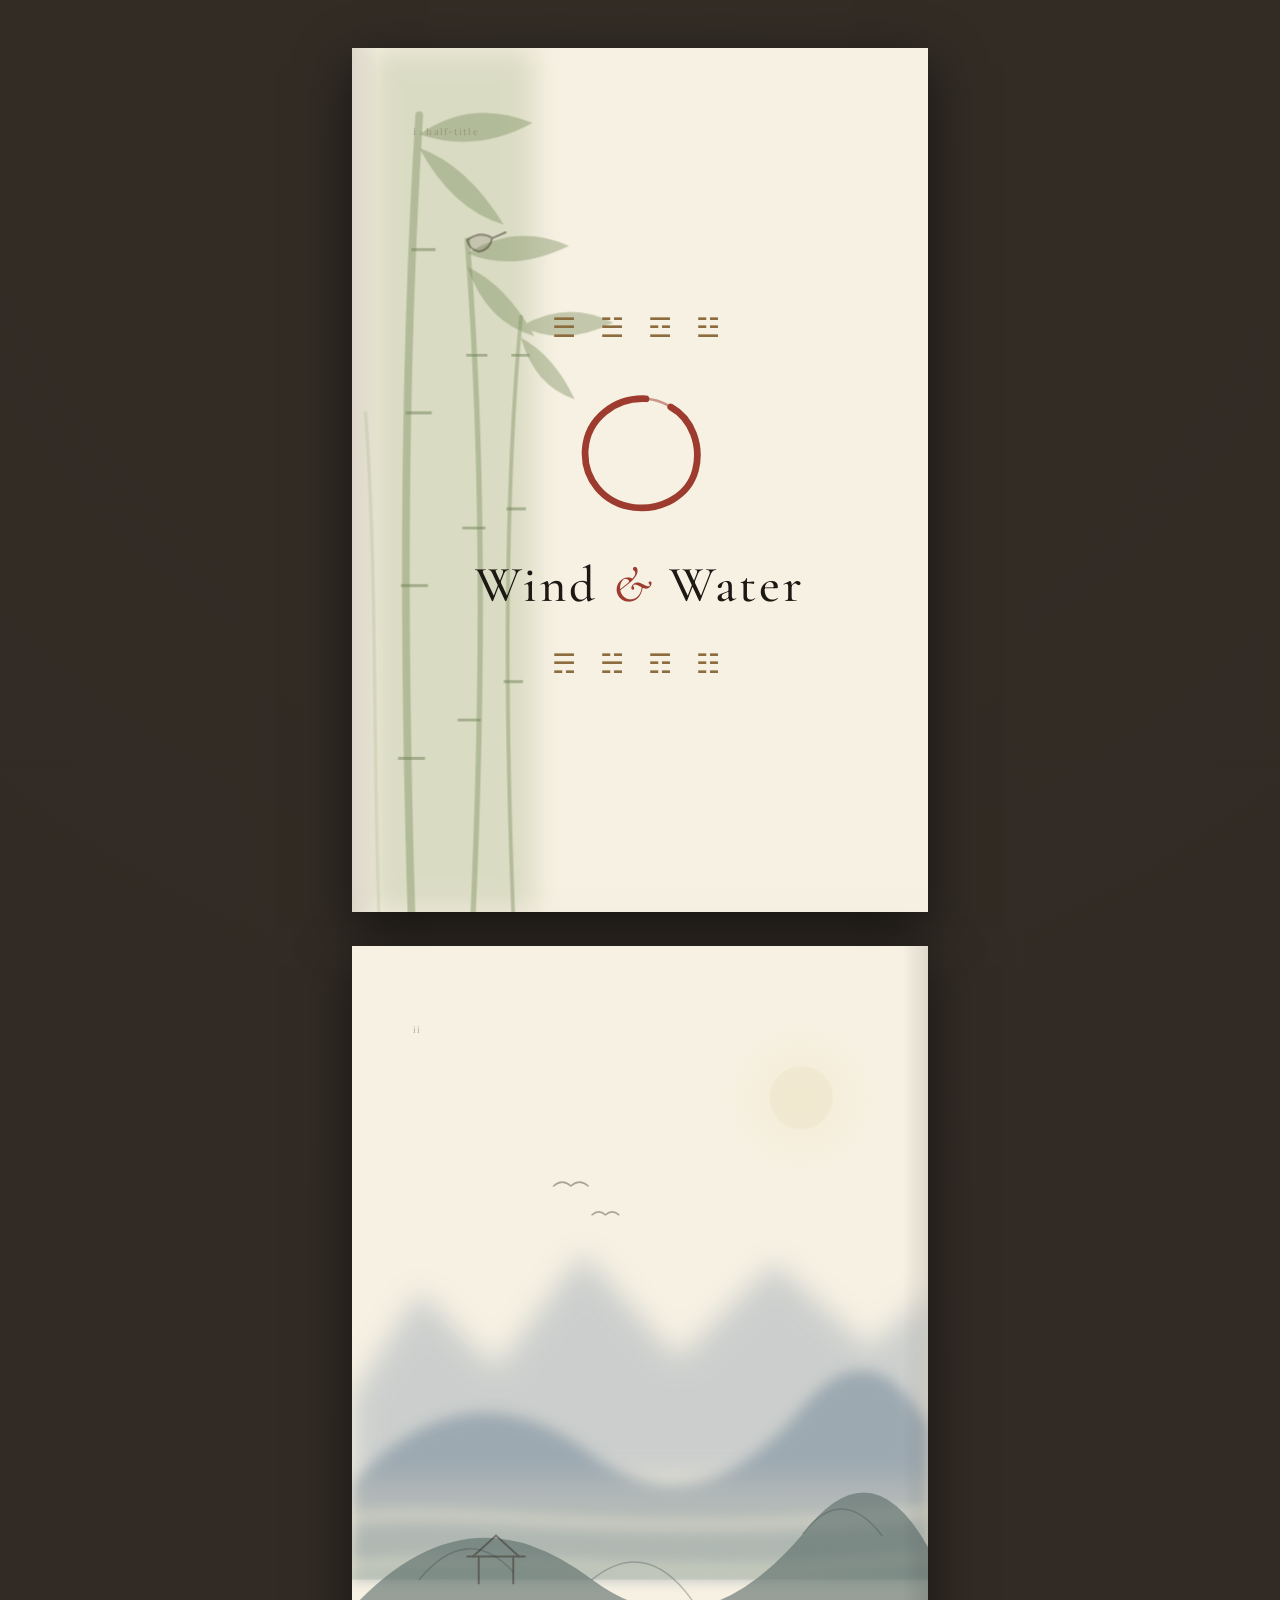
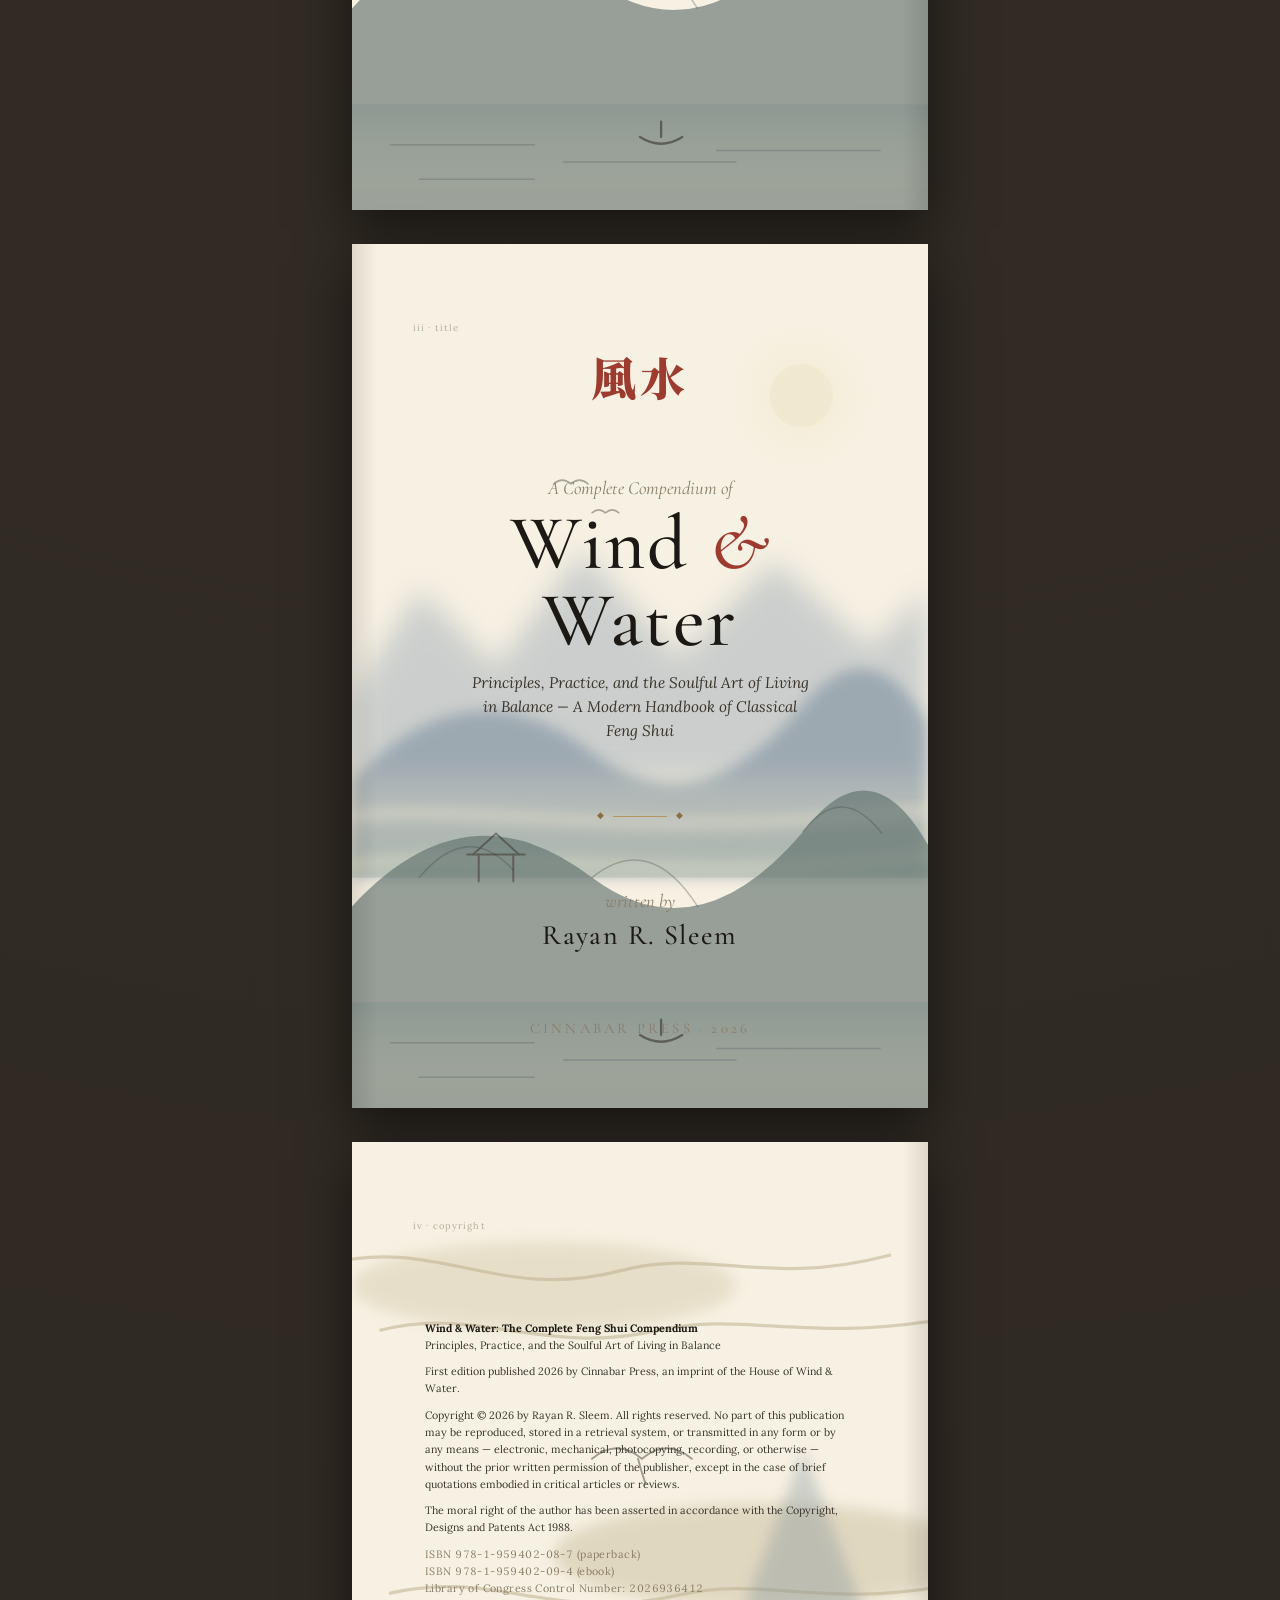
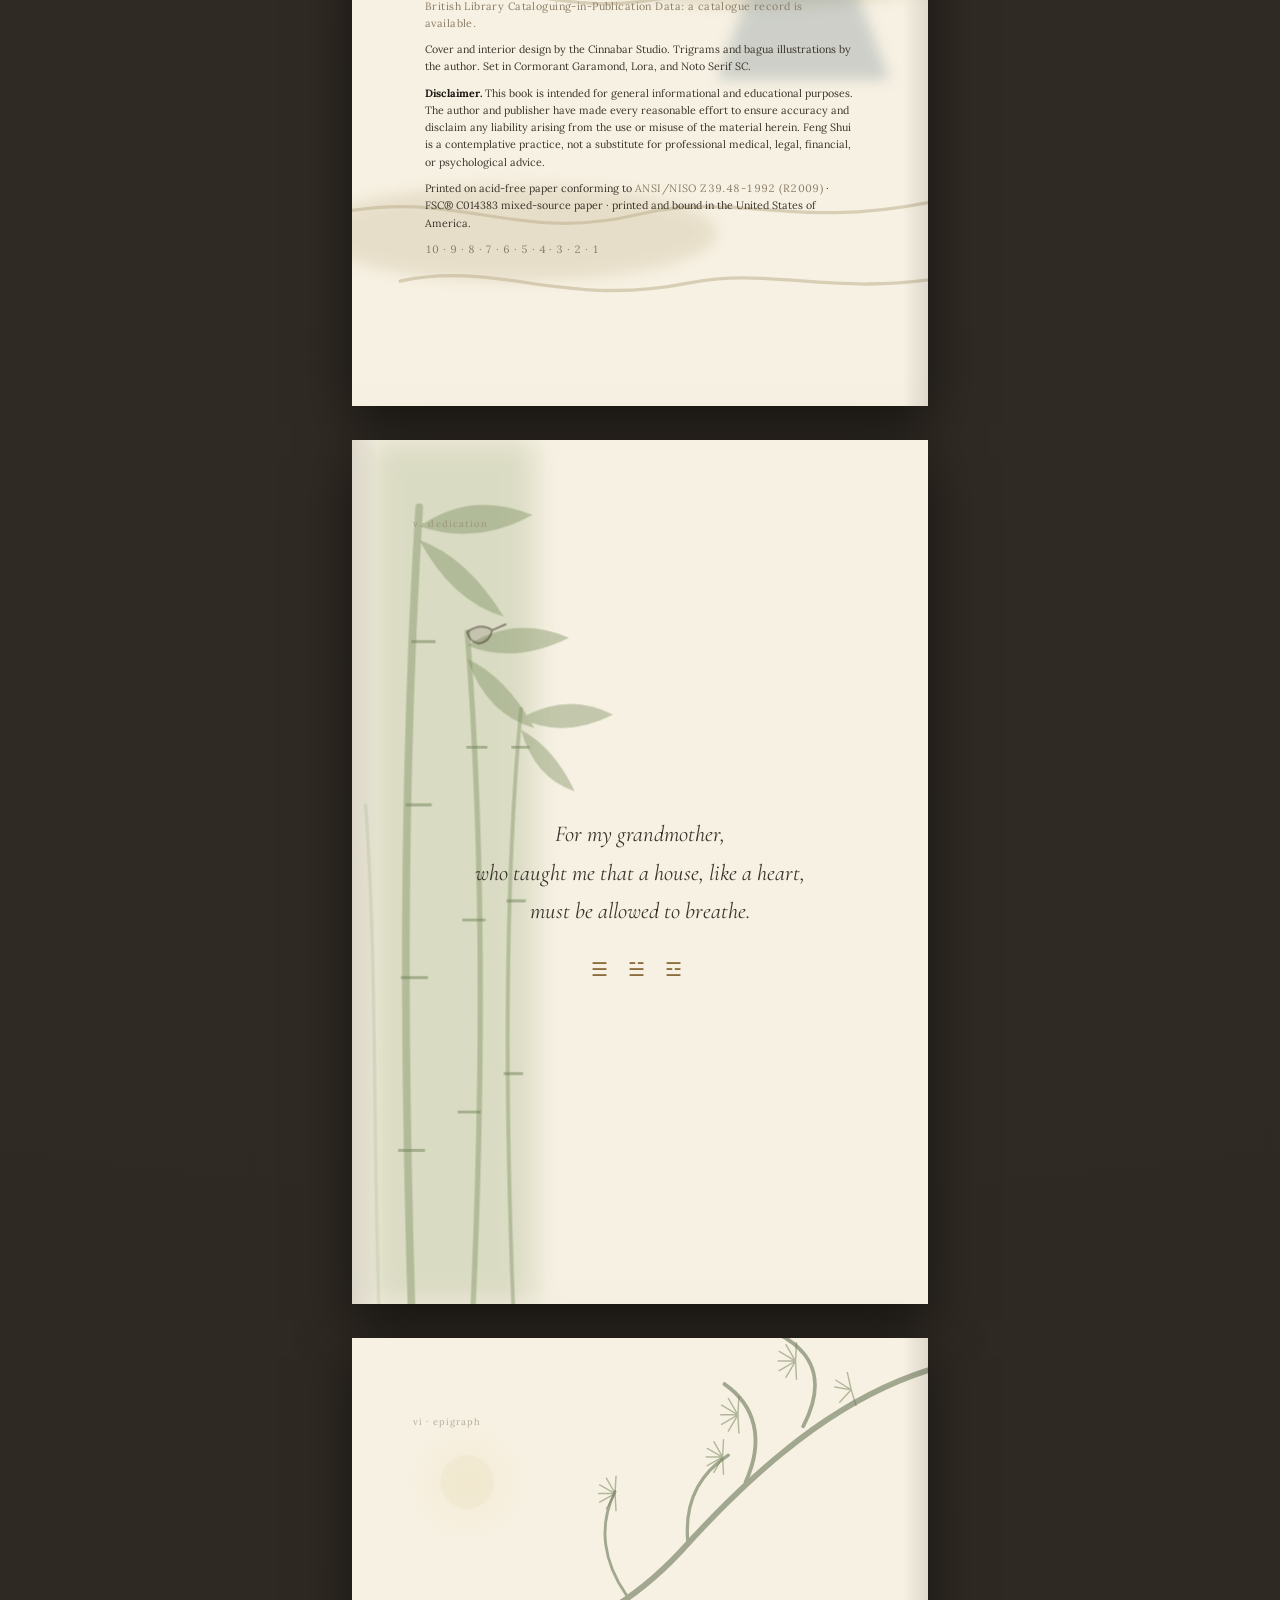
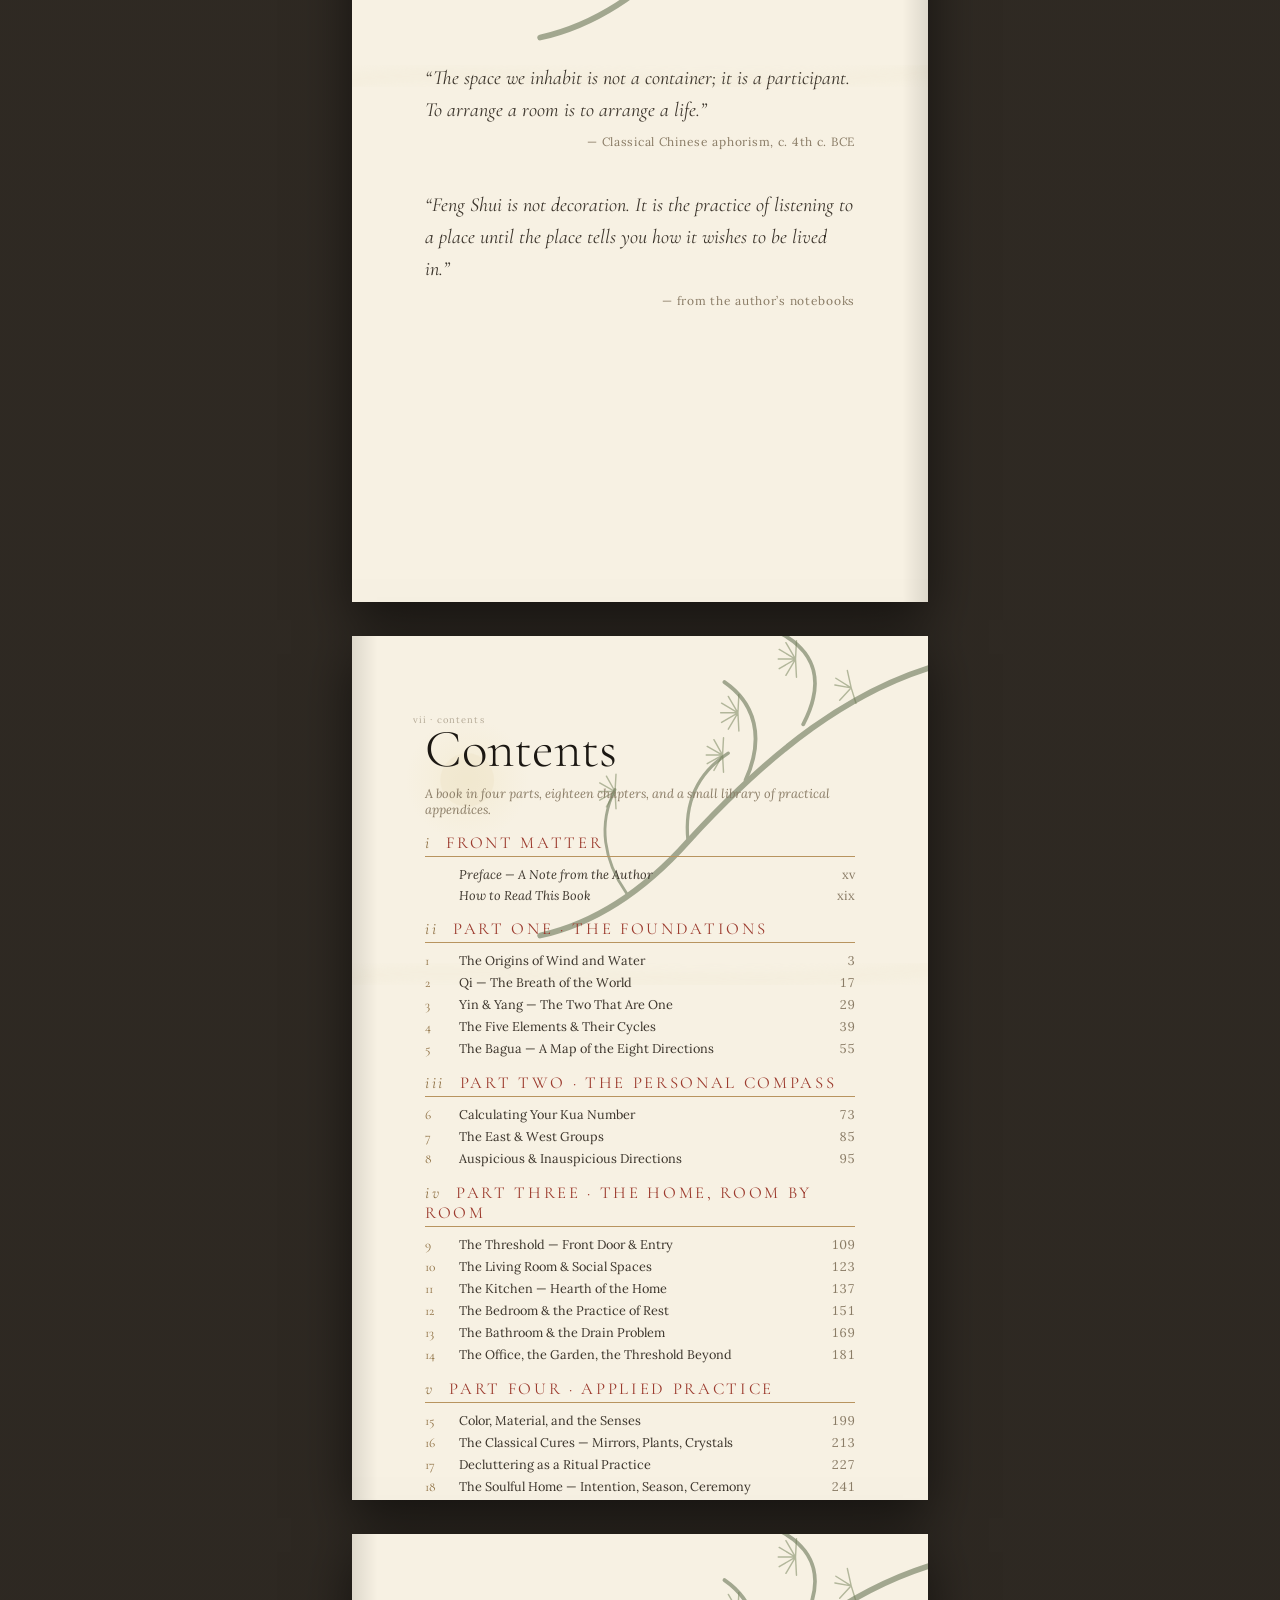
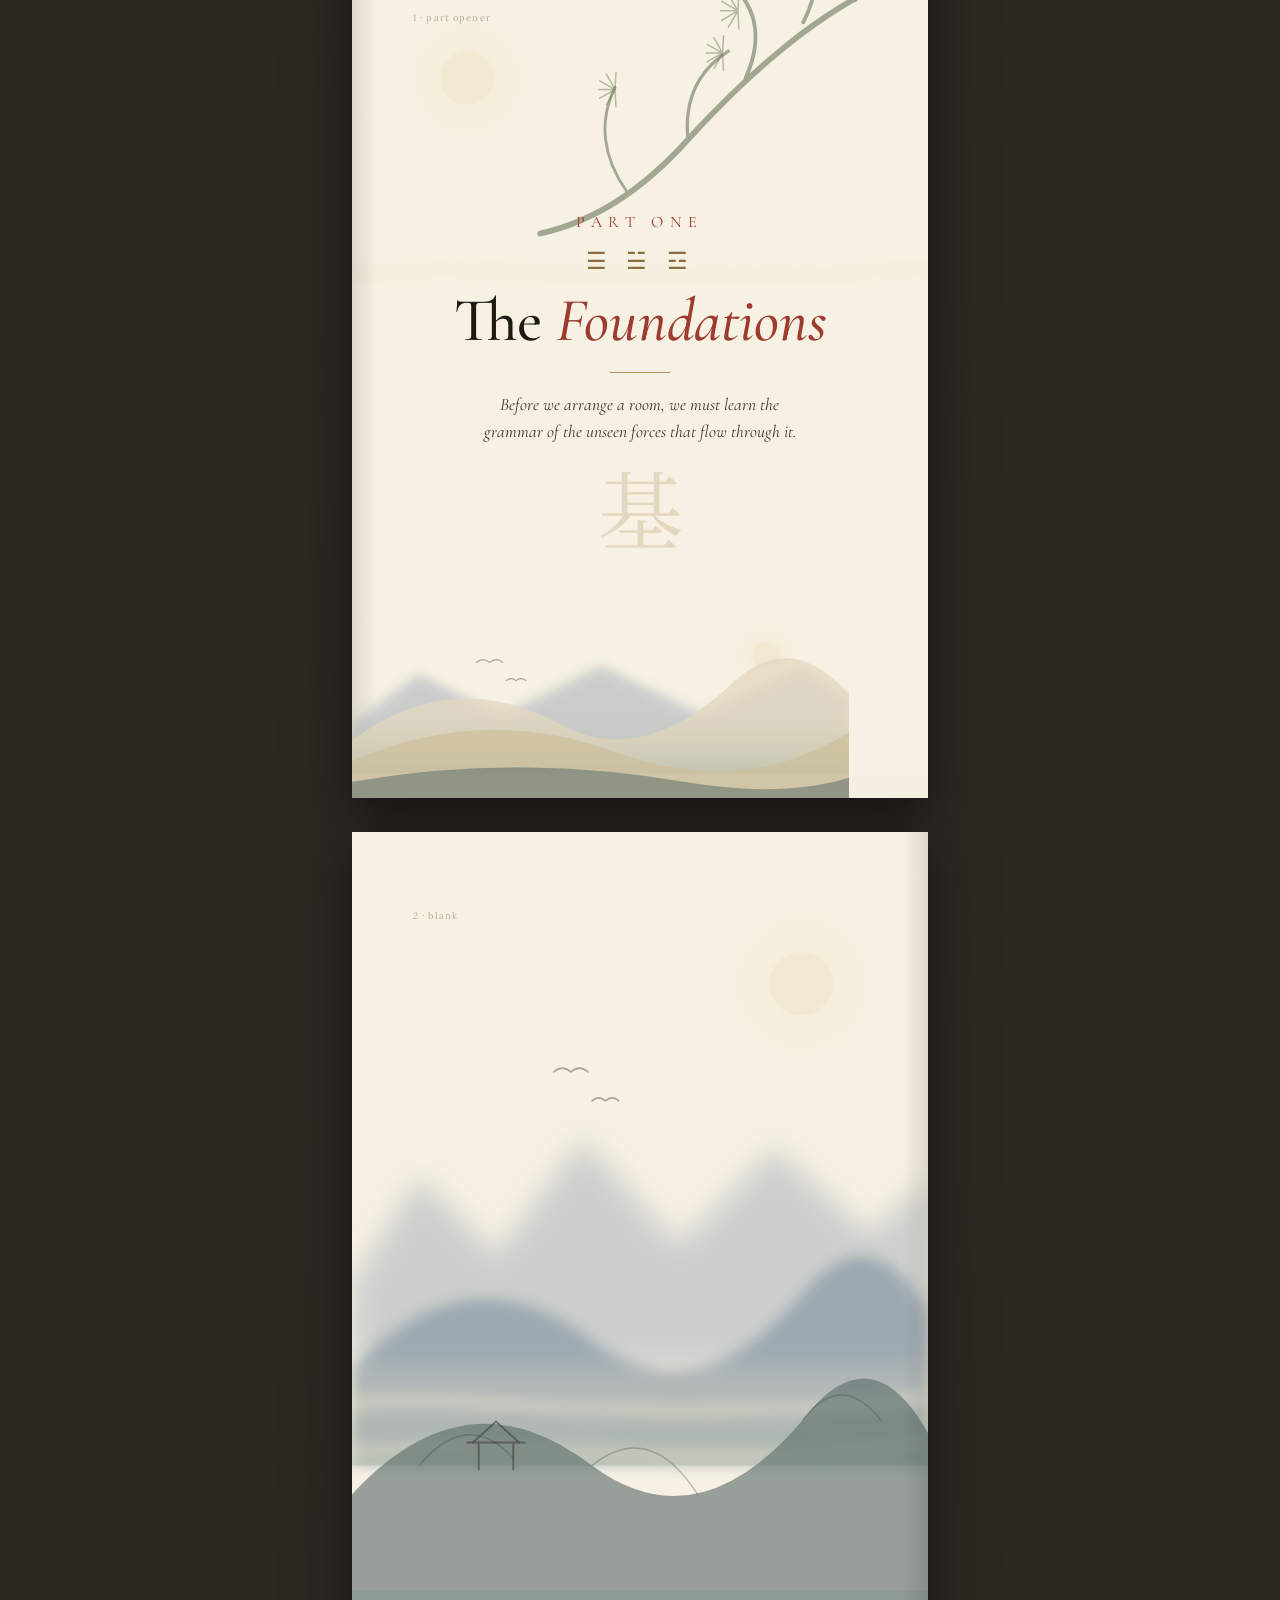
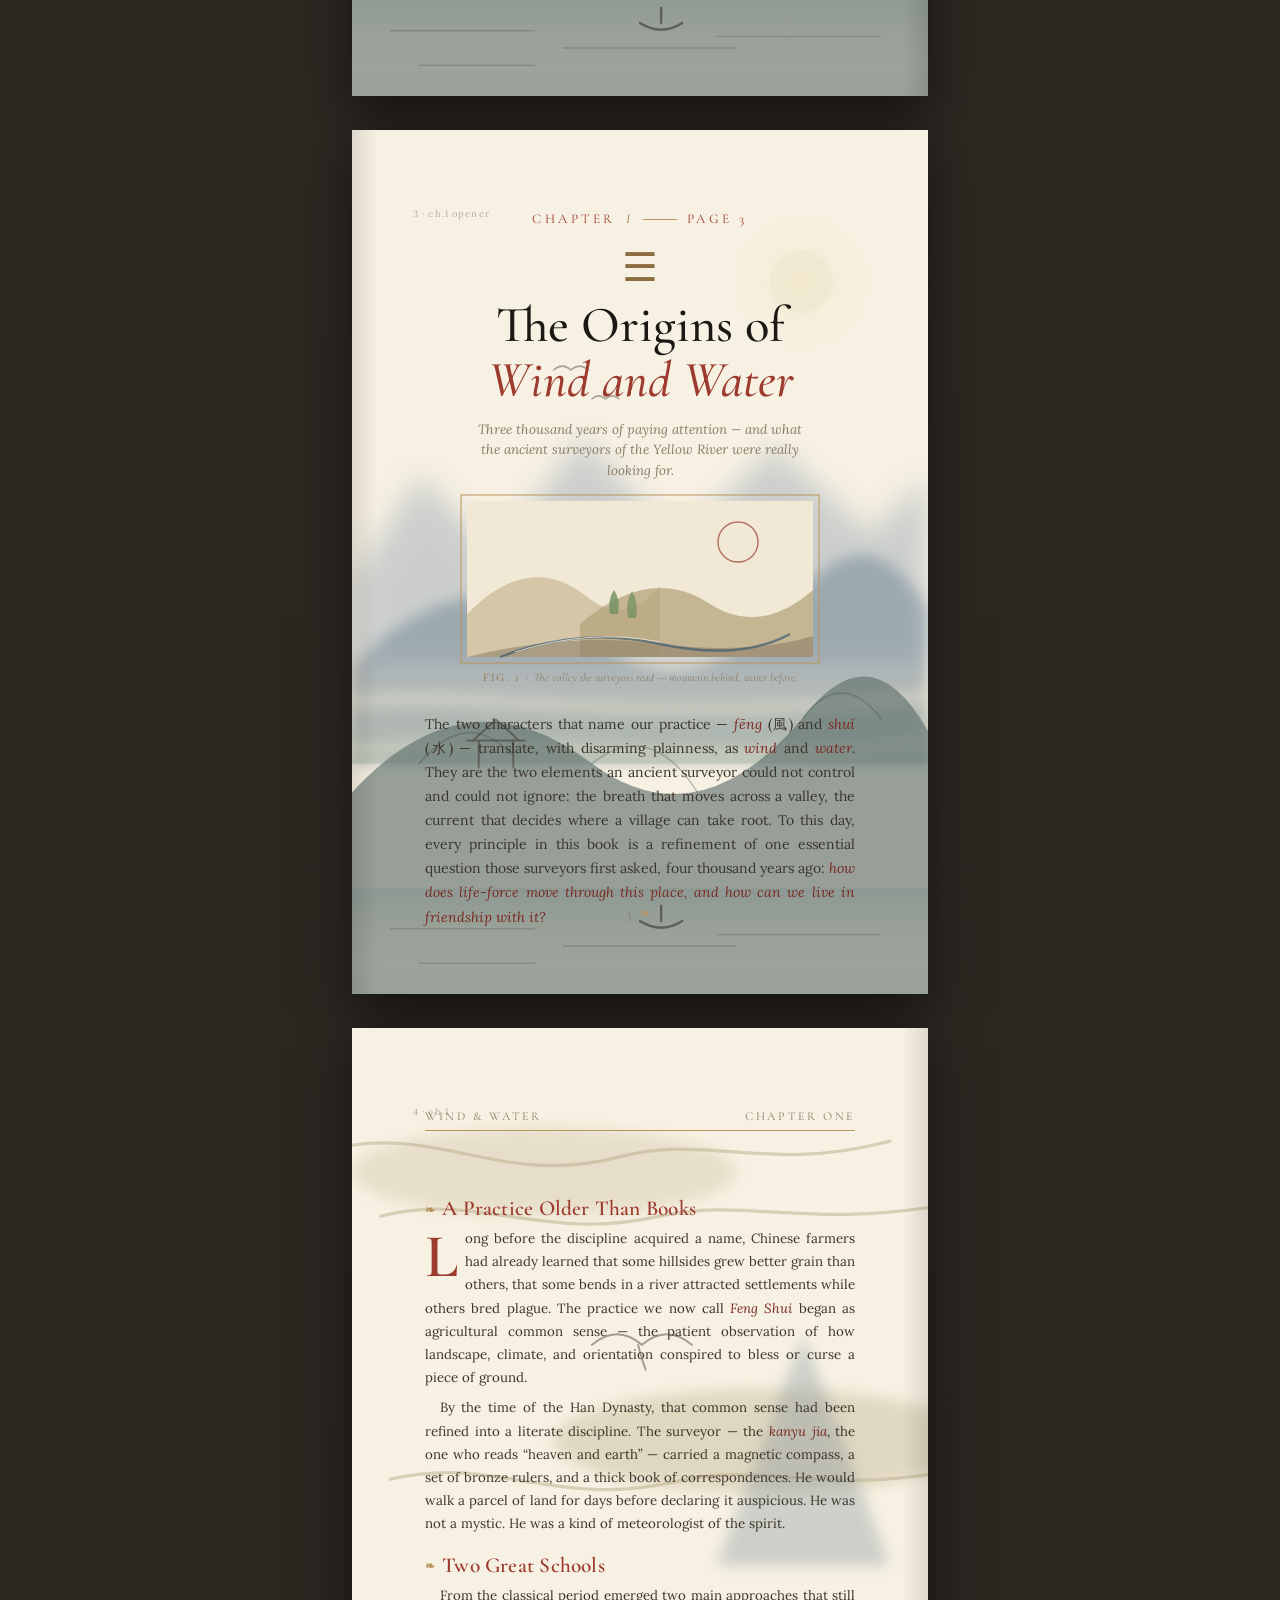
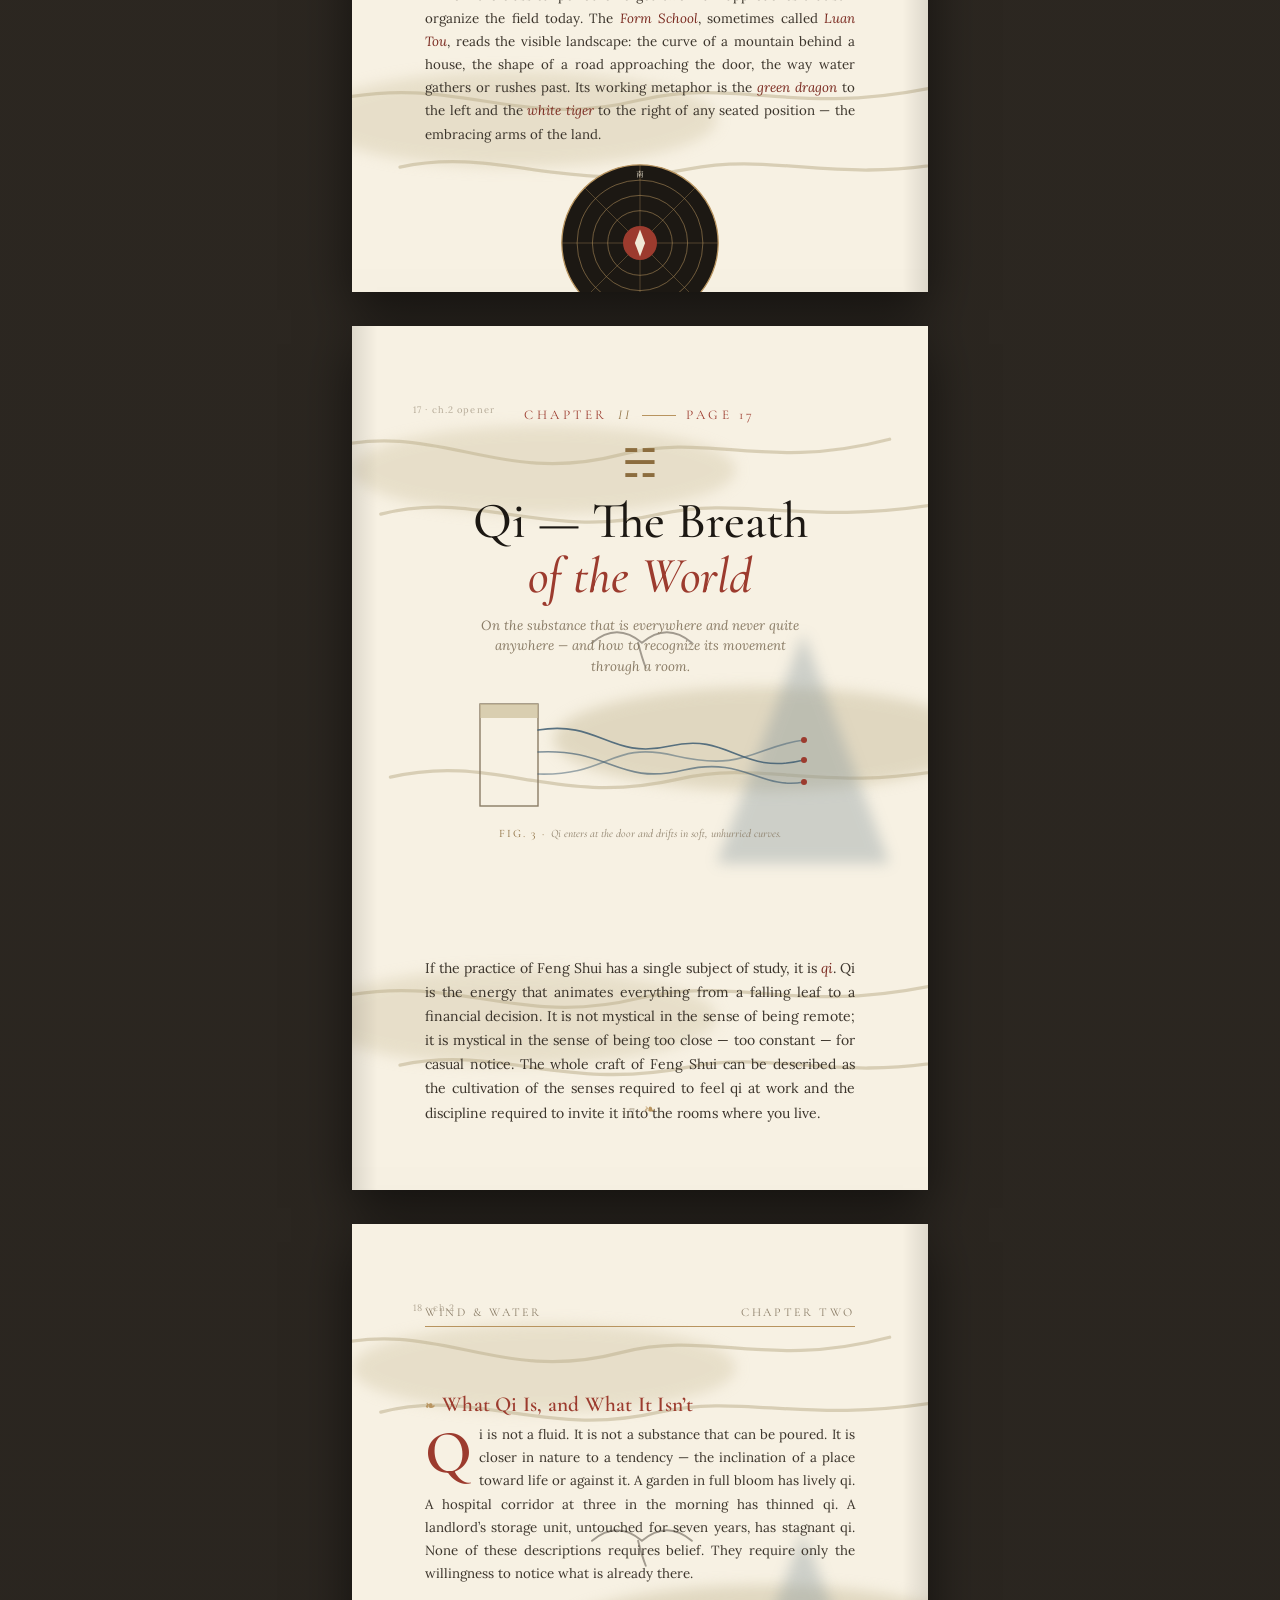
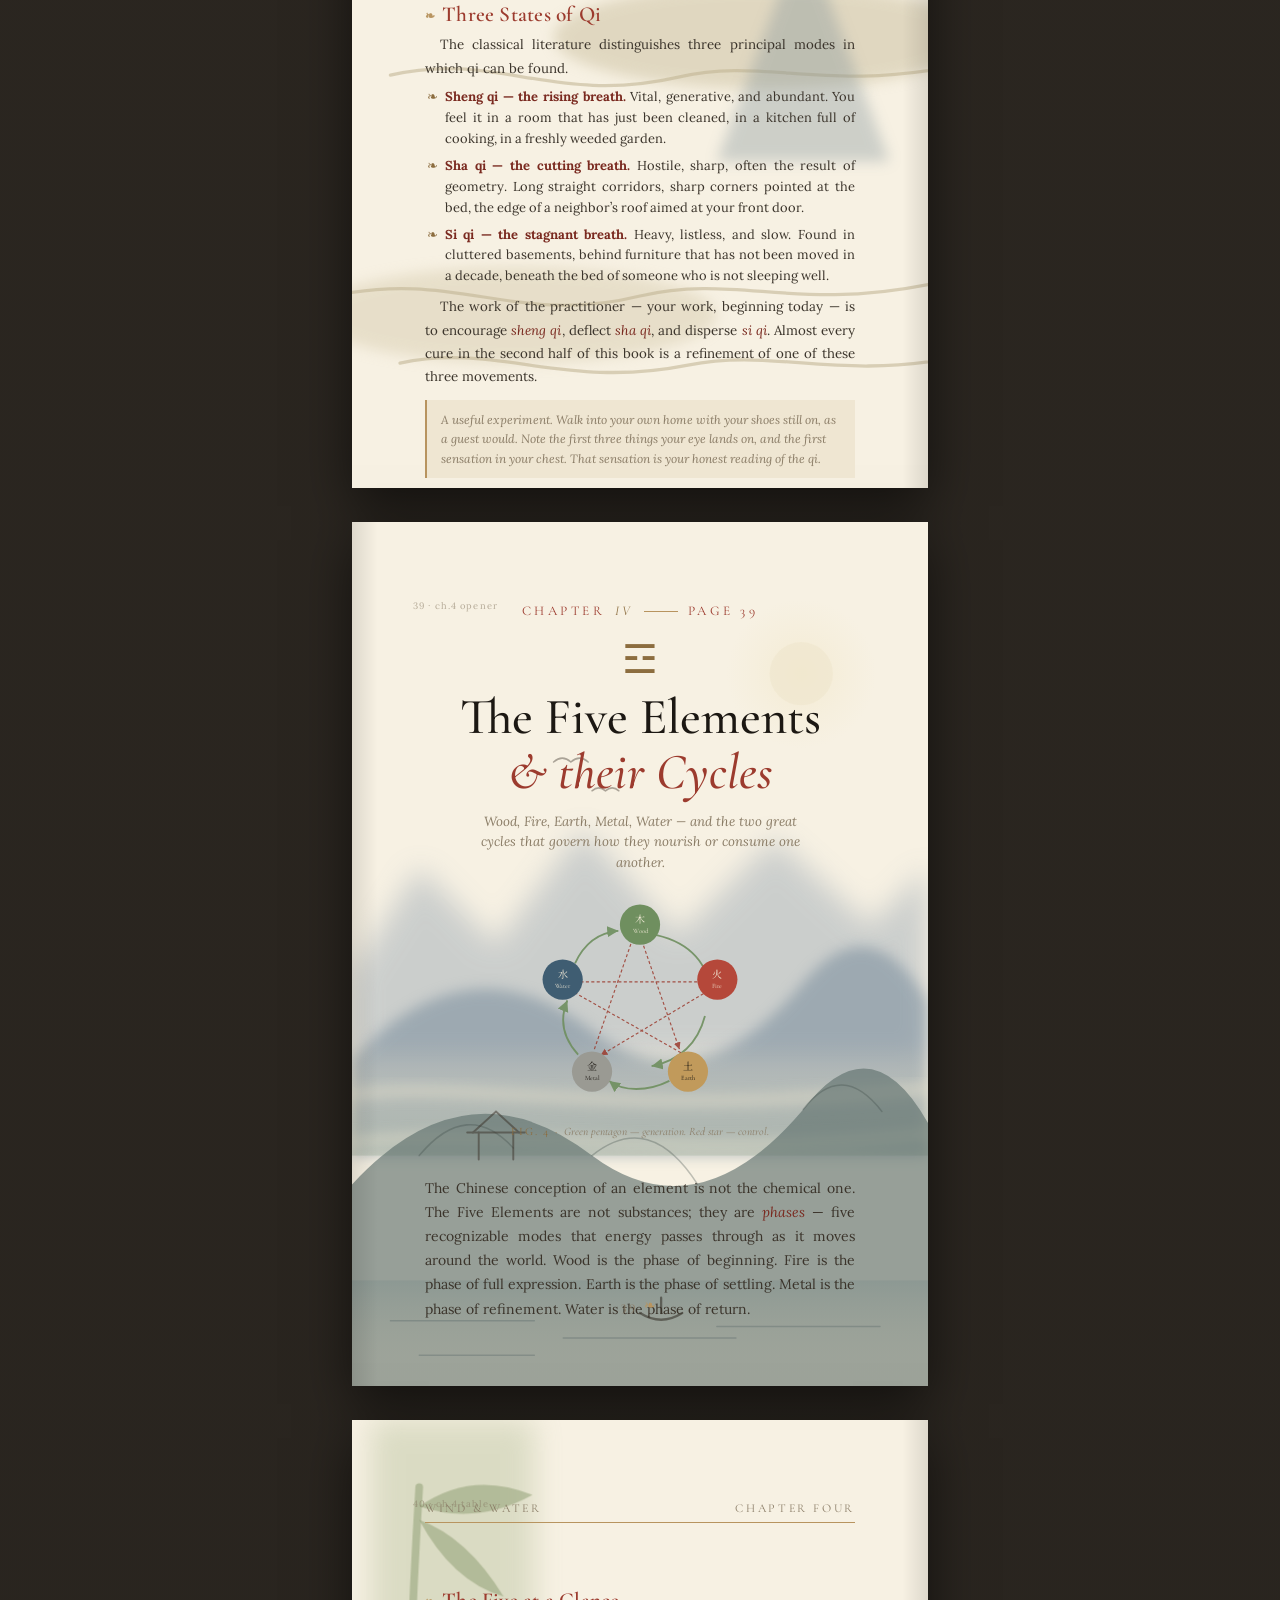
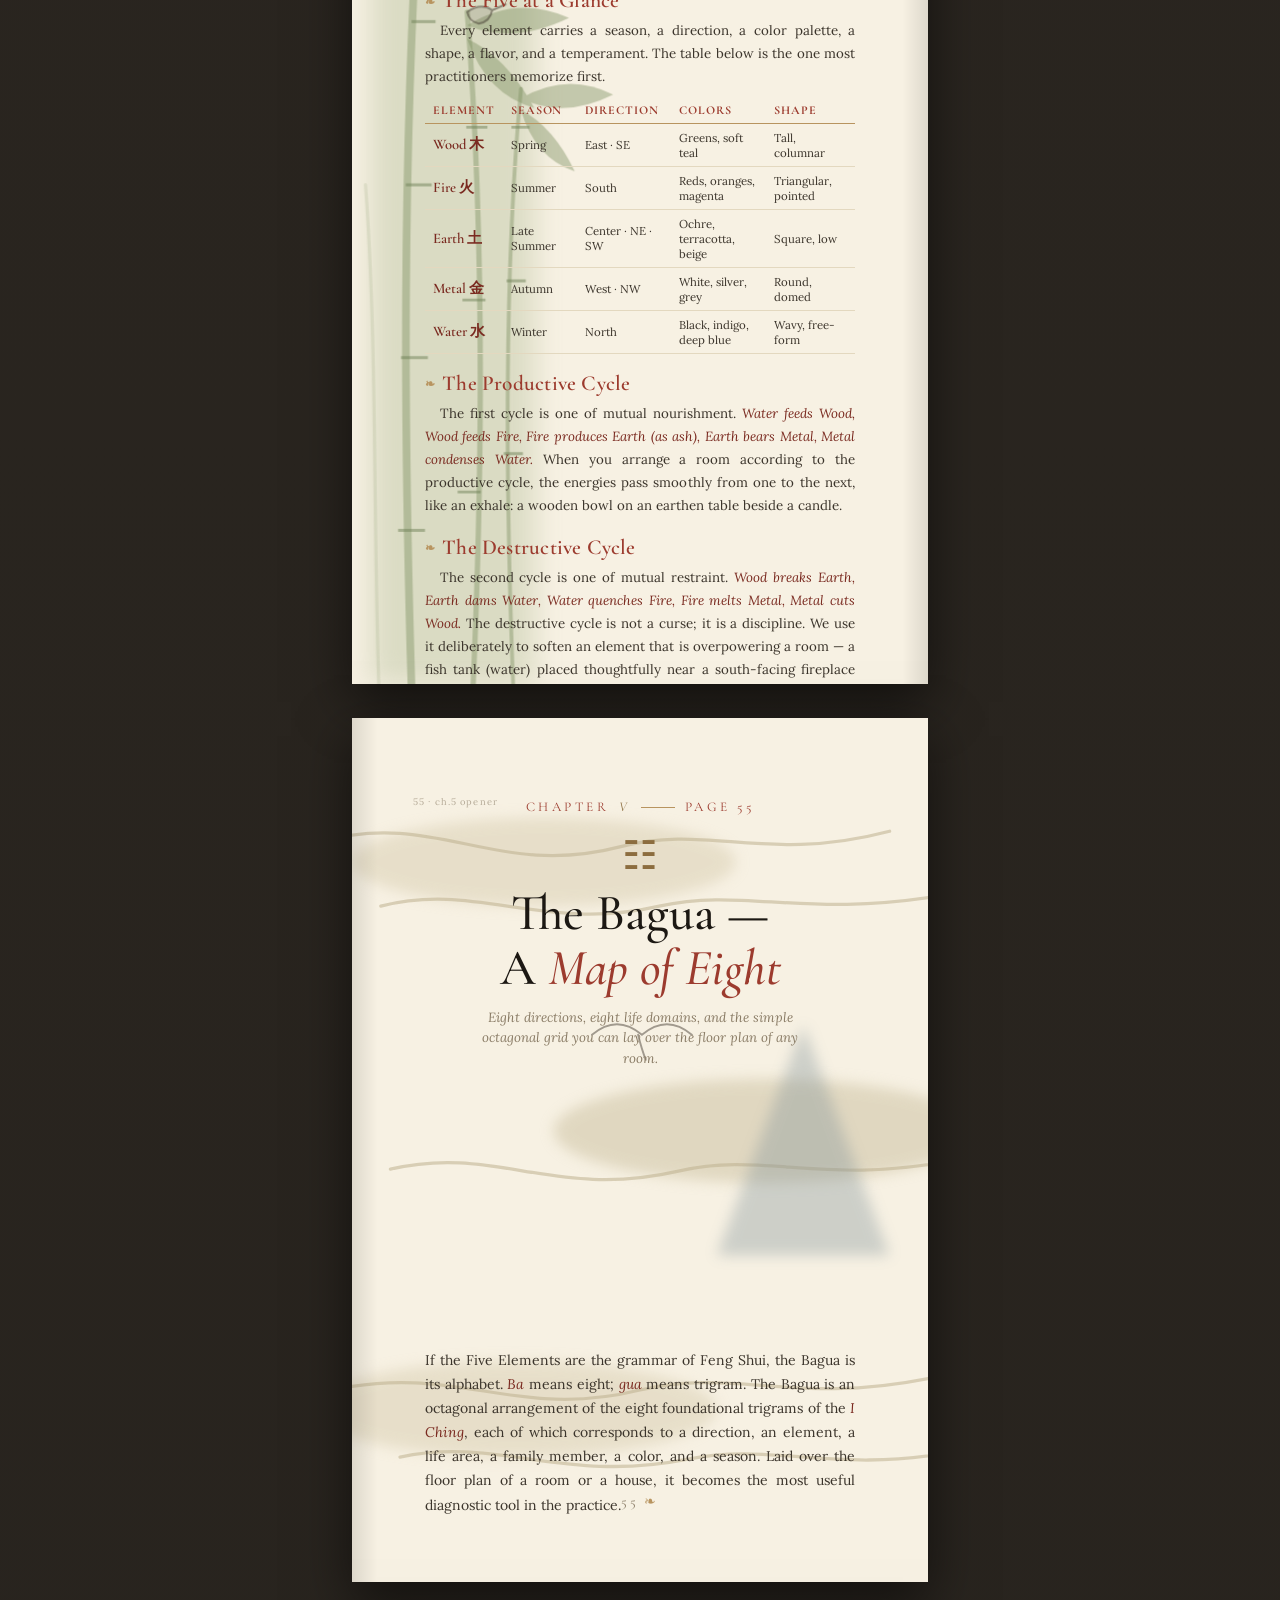
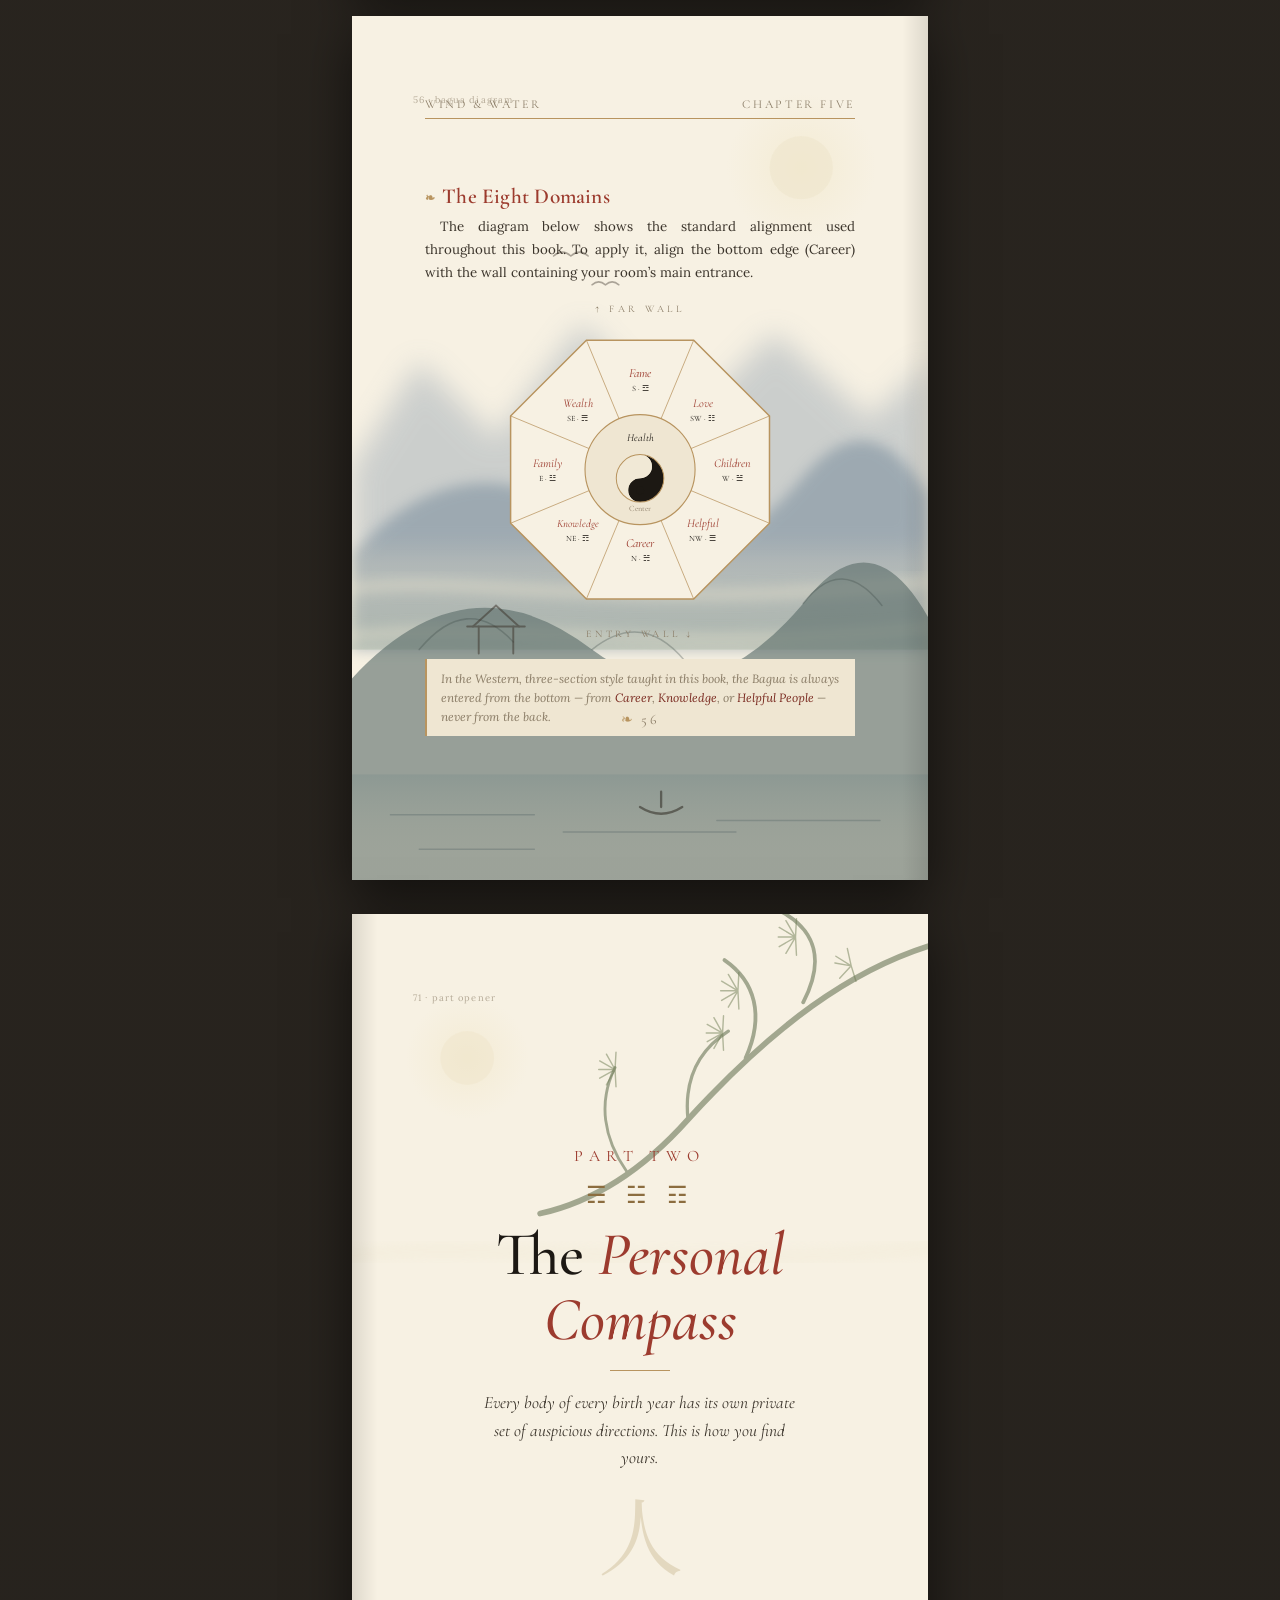
==== commit b76fa938: "fix(document): rebuild page backgrounds as layered shan-shui scenes Replace the flat watermark symbo" ====
--- a/Wind_and_Water_Interior_standalone.html
+++ b/Wind_and_Water_Interior_standalone.html
@@ -832,53 +832,150 @@
 <!-- ===================== BACKGROUND ART SPRITE ===================== -->
 <svg width="0" height="0" style="position:absolute" aria-hidden="true">
 <defs>
+  <filter id="mist" x="-20%" y="-20%" width="140%" height="140%">
+    <feGaussianBlur stdDeviation="7"/>
+  </filter>
+  <filter id="mist-soft" x="-30%" y="-30%" width="160%" height="160%">
+    <feGaussianBlur stdDeviation="15"/>
+  </filter>
+  <linearGradient id="wash-far" x1="0" y1="0" x2="0" y2="1">
+    <stop offset="0" stop-color="#cdbf9c" stop-opacity="0"/>
+    <stop offset="1" stop-color="#9aab97" stop-opacity=".55"/>
+  </linearGradient>
+  <linearGradient id="wash-water" x1="0" y1="0" x2="0" y2="1">
+    <stop offset="0" stop-color="#7d8f8c" stop-opacity=".4"/>
+    <stop offset="1" stop-color="#cdc4a8" stop-opacity=".1"/>
+  </linearGradient>
+  <radialGradient id="moonglow" cx="0.5" cy="0.5" r="0.5">
+    <stop offset="0" stop-color="#f3ead0" stop-opacity=".85"/>
+    <stop offset="0.6" stop-color="#f3ead0" stop-opacity=".3"/>
+    <stop offset="1" stop-color="#f3ead0" stop-opacity="0"/>
+  </radialGradient>
+
+  <!-- ===== shan-shui mountain landscape ===== -->
   <symbol id="bg-mountains" viewBox="0 0 600 900">
-    <path d="M0 900 L0 705 Q110 575 235 675 Q330 752 430 628 Q515 525 600 650 L600 900 Z" fill="#e3d8bf" opacity=".62"/>
-    <path d="M0 900 L0 770 Q150 672 320 752 Q455 814 600 720 L600 900 Z" fill="#cdbf9c" opacity=".6"/>
-    <path d="M0 900 L0 828 Q200 766 405 818 Q512 845 600 802 L600 900 Z" fill="#b6a47c" opacity=".55"/>
-    <path d="M44 690 Q124 612 206 678" fill="none" stroke="#3f5d72" stroke-width="2" opacity=".22"/>
-    <circle cx="470" cy="150" r="34" fill="none" stroke="#9c3b2e" stroke-width="1.4" opacity=".3"/>
+    <circle cx="468" cy="158" r="78" fill="url(#moonglow)"/>
+    <circle cx="468" cy="158" r="33" fill="#efe6cc" opacity=".55"/>
+    <!-- farthest range, heavily blurred -->
+    <g filter="url(#mist-soft)" opacity=".4">
+      <path d="M0 470 L70 360 L150 440 L240 320 L340 430 L440 330 L540 420 L600 360 L600 560 L0 560 Z" fill="#8b9bac"/>
+    </g>
+    <!-- mid range -->
+    <g filter="url(#mist)" opacity=".5">
+      <path d="M0 560 Q120 430 250 530 Q360 612 470 480 Q540 396 600 500 L600 660 L0 660 Z" fill="#6f8597"/>
+    </g>
+    <!-- drifting mist band -->
+    <rect x="0" y="540" width="600" height="120" fill="url(#wash-far)" opacity=".7"/>
+    <g stroke="#efe8d2" stroke-width="9" fill="none" stroke-linecap="round" opacity=".6" filter="url(#mist)">
+      <path d="M-30 600 C120 575 240 625 600 590"/>
+      <path d="M-20 648 C160 628 320 668 620 636"/>
+    </g>
+    <!-- near peaks with texture strokes -->
+    <path d="M0 900 L0 690 Q120 560 250 660 Q360 742 470 612 Q540 520 600 626 L600 900 Z" fill="#5d6f6b" opacity=".62"/>
+    <g stroke="#3a4744" stroke-width="1.6" fill="none" opacity=".3" stroke-linecap="round">
+      <path d="M70 660 Q120 600 168 652"/>
+      <path d="M250 660 Q310 612 360 690"/>
+      <path d="M470 612 Q510 560 552 614"/>
+    </g>
+    <!-- pavilion on a near ridge -->
+    <g stroke="#3a3128" stroke-width="2" fill="none" opacity=".5" stroke-linecap="round">
+      <path d="M126 636 L150 614 L174 636"/>
+      <path d="M132 636 L132 664 M168 636 L168 664"/>
+      <path d="M120 636 L180 636"/>
+    </g>
+    <!-- water and a lone boat -->
+    <rect x="0" y="790" width="600" height="110" fill="url(#wash-water)"/>
+    <g stroke="#4a5a5e" stroke-width="1.4" fill="none" opacity=".3" stroke-linecap="round">
+      <path d="M40 832 h150 M220 850 h180 M70 868 h120 M380 838 h170"/>
+    </g>
+    <g stroke="#2f2a22" stroke-width="2.4" fill="none" opacity=".55" stroke-linecap="round">
+      <path d="M300 824 q22 14 44 0"/>
+      <path d="M322 824 L322 808"/>
+    </g>
+    <!-- distant birds -->
+    <g stroke="#3a3128" stroke-width="1.6" fill="none" opacity=".4" stroke-linecap="round">
+      <path d="M210 250 q9 -8 18 0 q9 -8 18 0"/>
+      <path d="M250 280 q7 -6 14 0 q7 -6 14 0"/>
+    </g>
   </symbol>
+
+  <!-- ===== drifting mist and clouds ===== -->
   <symbol id="bg-clouds" viewBox="0 0 600 900">
-    <g fill="none" stroke="#c9bd9c" stroke-width="3" stroke-linecap="round" opacity=".5">
-      <path d="M-20 130 C90 100 150 165 270 135 C360 112 420 150 540 122"/>
-      <path d="M40 250 C140 225 200 280 330 252 C420 233 470 268 620 240"/>
-      <path d="M-10 690 C110 662 170 720 300 690 C400 667 460 705 600 678"/>
-      <path d="M60 805 C160 783 220 831 350 805 C440 787 500 820 630 797"/>
-    </g>
-    <g fill="#d8cdb0" opacity=".26">
-      <ellipse cx="430" cy="62" rx="120" ry="28"/>
-      <ellipse cx="170" cy="470" rx="140" ry="32"/>
+    <g filter="url(#mist)" opacity=".5">
+      <ellipse cx="200" cy="150" rx="200" ry="46" fill="#d8cdb0"/>
+      <ellipse cx="430" cy="430" rx="220" ry="54" fill="#cabf9f"/>
+      <ellipse cx="170" cy="720" rx="210" ry="50" fill="#d8cdb0"/>
+    </g>
+    <g fill="none" stroke="#bfb290" stroke-width="3.4" stroke-linecap="round" opacity=".55">
+      <path d="M-30 128 C90 96 150 168 280 134 C372 110 430 152 560 118"/>
+      <path d="M30 196 C130 170 200 224 320 196 C410 176 470 210 620 184"/>
+      <path d="M40 470 C150 444 210 502 340 472 C430 451 490 488 630 460"/>
+      <path d="M-20 700 C110 672 170 732 300 700 C400 677 460 716 600 688"/>
+      <path d="M50 770 C150 748 220 798 350 772 C440 754 500 788 630 764"/>
+    </g>
+    <!-- mountain peak emerging through the mist -->
+    <g opacity=".34" filter="url(#mist)">
+      <path d="M380 560 L470 320 L560 560 Z" fill="#7d8f97"/>
+    </g>
+    <!-- a crane in flight -->
+    <g stroke="#3a3128" stroke-width="2" fill="none" opacity=".45" stroke-linecap="round">
+      <path d="M250 330 q26 -22 52 0 q26 -22 52 0"/>
+      <path d="M298 330 q4 16 8 26"/>
     </g>
   </symbol>
+
+  <!-- ===== bamboo grove ===== -->
   <symbol id="bg-bamboo" viewBox="0 0 600 900">
-    <g fill="none" stroke="#9aaa7d" stroke-linecap="round" opacity=".5">
+    <g filter="url(#mist-soft)" opacity=".3">
+      <rect x="20" y="0" width="170" height="900" fill="#9aaa7d"/>
+    </g>
+    <g fill="none" stroke="#8a9b6e" stroke-linecap="round" opacity=".5">
       <path d="M62 905 C54 640 52 360 70 70" stroke-width="8"/>
       <path d="M126 905 C136 680 138 430 120 200" stroke-width="5.5"/>
-    </g>
-    <g stroke="#7d8f63" stroke-width="3" opacity=".5">
+      <path d="M168 905 C160 700 158 470 176 280" stroke-width="4"/>
+      <path d="M28 905 C22 720 26 540 14 380" stroke-width="3.4" opacity=".34"/>
+    </g>
+    <g stroke="#6f8056" stroke-width="3" opacity=".5">
       <path d="M48 740 h28 M51 560 h28 M56 380 h27 M62 210 h25"/>
       <path d="M110 700 h24 M115 500 h24 M119 320 h22"/>
-    </g>
-    <g fill="#8a9a6f" opacity=".4">
+      <path d="M158 660 h20 M161 480 h20 M166 320 h19"/>
+    </g>
+    <g fill="#7d8f5f" opacity=".42">
       <path d="M70 90 Q124 52 188 78 Q130 110 70 90 Z"/>
       <path d="M70 104 Q120 122 158 184 Q104 168 70 104 Z"/>
       <path d="M120 214 Q170 182 226 206 Q168 234 120 214 Z"/>
       <path d="M120 228 Q160 246 190 300 Q140 286 120 228 Z"/>
+      <path d="M176 290 Q224 262 272 286 Q220 312 176 290 Z"/>
+      <path d="M176 302 Q210 320 232 366 Q190 352 176 302 Z"/>
+    </g>
+    <!-- a perched sparrow -->
+    <g stroke="#3a3128" stroke-width="2" fill="none" opacity=".5" stroke-linecap="round">
+      <path d="M120 200 q14 -10 26 -2 q-2 12 -14 14 q-10 -2 -12 -12 Z" fill="#3a3128" fill-opacity=".25"/>
+      <path d="M146 198 l14 -6"/>
     </g>
   </symbol>
+
+  <!-- ===== gnarled pine branch ===== -->
   <symbol id="bg-pine" viewBox="0 0 600 900">
-    <g fill="none" stroke="#6f7d5a" stroke-linecap="round" opacity=".5">
-      <path d="M612 36 C520 56 438 110 356 206" stroke-width="5"/>
-      <path d="M472 92 C490 52 482 22 448 4" stroke-width="3.5"/>
-      <path d="M414 144 C432 104 422 70 392 50" stroke-width="3.5"/>
-      <path d="M356 206 C350 172 360 142 388 122" stroke-width="3"/>
-    </g>
-    <g stroke="#7c8a64" stroke-width="1.5" opacity=".48" stroke-linecap="round">
-      <path d="M462 26 l-16 -9 M462 26 l-17 0 M462 26 l-16 9 M462 26 l-9 -16 M462 26 l-9 16 M462 26 l1 -18 M462 26 l1 18"/>
-      <path d="M404 78 l-16 -9 M404 78 l-17 0 M404 78 l-16 9 M404 78 l-9 -16 M404 78 l-9 16 M404 78 l1 -18 M404 78 l1 18"/>
-      <path d="M366 178 l-16 -9 M366 178 l-17 0 M366 178 l-16 9 M366 178 l-9 -16 M366 178 l-9 16 M366 178 l1 -18 M366 178 l1 18"/>
-      <path d="M520 56 l-15 -10 M520 56 l-16 -3 M520 56 l-12 12 M520 56 l-4 -17 M520 56 l5 15"/>
+    <circle cx="120" cy="150" r="64" fill="url(#moonglow)"/>
+    <circle cx="120" cy="150" r="28" fill="#efe6cc" opacity=".5"/>
+    <g fill="none" stroke="#5e6b4c" stroke-linecap="round" opacity=".55">
+      <path d="M612 30 C520 56 438 118 350 214 C300 270 250 300 196 312" stroke-width="6"/>
+      <path d="M470 92 C492 50 484 18 448 -2" stroke-width="4"/>
+      <path d="M410 150 C430 106 420 70 388 48" stroke-width="4"/>
+      <path d="M350 214 C346 176 358 144 392 122" stroke-width="3.4"/>
+      <path d="M286 268 C262 234 256 196 274 160" stroke-width="3"/>
+    </g>
+    <g stroke="#6f7d54" stroke-width="1.5" opacity=".5" stroke-linecap="round">
+      <path d="M462 24 l-17 -10 M462 24 l-18 0 M462 24 l-17 10 M462 24 l-10 -17 M462 24 l-10 17 M462 24 l1 -19 M462 24 l1 19"/>
+      <path d="M402 80 l-17 -10 M402 80 l-18 0 M402 80 l-17 10 M402 80 l-10 -17 M402 80 l-10 17 M402 80 l1 -19 M402 80 l1 19"/>
+      <path d="M386 124 l-16 -9 M386 124 l-17 0 M386 124 l-16 9 M386 124 l-9 -16 M386 124 l-9 16 M386 124 l1 -18 M386 124 l1 18"/>
+      <path d="M274 162 l-16 -9 M274 162 l-17 0 M274 162 l-16 9 M274 162 l-9 -16 M274 162 l-9 16 M274 162 l1 -18 M274 162 l1 18"/>
+      <path d="M520 54 l-16 -10 M520 54 l-17 -3 M520 54 l-12 13 M520 54 l-4 -18 M520 54 l5 16"/>
+    </g>
+    <!-- mist drifting past the trunk -->
+    <g stroke="#efe8d2" stroke-width="10" fill="none" stroke-linecap="round" opacity=".5" filter="url(#mist)">
+      <path d="M-30 360 C140 332 300 380 640 344"/>
     </g>
   </symbol>
 </defs>
@@ -1020,9 +1117,17 @@
     <div class="chinese">基</div>
   </div>
   <svg class="art-bg" viewBox="0 0 600 220" preserveAspectRatio="none" style="bottom:0;height:1.9in;" aria-hidden="true">
+    <circle cx="500" cy="48" r="40" fill="url(#moonglow)"/>
+    <circle cx="500" cy="48" r="17" fill="#efe6cc" opacity=".55"/>
+    <g filter="url(#mist)" opacity=".42"><path d="M0 130 L80 70 L180 120 L300 60 L420 118 L540 66 L600 100 L600 220 L0 220 Z" fill="#8b9bac"/></g>
     <path d="M0 220 L0 150 Q120 60 250 130 Q350 185 460 80 Q530 15 600 95 L600 220 Z" fill="#e3d8bf" opacity=".75"/>
+    <rect x="0" y="120" width="600" height="70" fill="url(#wash-far)" opacity=".7"/>
     <path d="M0 220 L0 175 Q160 105 320 165 Q470 220 600 140 L600 220 Z" fill="#cdbf9c" opacity=".7"/>
-    <path d="M0 220 L0 200 Q200 165 400 200 Q520 220 600 195 L600 220 Z" fill="#b6a47c" opacity=".6"/>
+    <path d="M0 220 L0 200 Q200 165 400 200 Q520 220 600 195 L600 220 Z" fill="#5d6f6b" opacity=".55"/>
+    <g stroke="#3a3128" stroke-width="1.4" fill="none" opacity=".4" stroke-linecap="round">
+      <path d="M150 56 q8 -7 16 0 q8 -7 16 0"/>
+      <path d="M186 78 q6 -5 12 0 q6 -5 12 0"/>
+    </g>
   </svg>
 </div>
 
@@ -1354,8 +1459,17 @@
     <div class="chinese">人</div>
   </div>
   <svg class="art-bg" viewBox="0 0 600 220" preserveAspectRatio="none" style="bottom:0;height:1.9in;" aria-hidden="true">
+    <g filter="url(#mist)" opacity=".42"><path d="M0 120 L100 60 L210 110 L330 56 L450 110 L560 62 L600 96 L600 220 L0 220 Z" fill="#8b9bac"/></g>
     <path d="M0 220 L0 140 Q140 70 280 135 Q400 190 520 95 Q560 65 600 110 L600 220 Z" fill="#e3d8bf" opacity=".75"/>
+    <rect x="0" y="118" width="600" height="66" fill="url(#wash-far)" opacity=".7"/>
     <path d="M0 220 L0 180 Q180 110 360 170 Q480 210 600 150 L600 220 Z" fill="#cdbf9c" opacity=".7"/>
+    <rect x="0" y="186" width="600" height="34" fill="url(#wash-water)"/>
+    <g stroke="#4a5a5e" stroke-width="1.2" fill="none" opacity=".3" stroke-linecap="round">
+      <path d="M40 200 h140 M230 208 h150 M420 198 h150"/>
+    </g>
+    <g stroke="#2f2a22" stroke-width="2" fill="none" opacity=".55" stroke-linecap="round">
+      <path d="M270 196 q18 11 36 0"/><path d="M288 196 L288 183"/>
+    </g>
   </svg>
 </div>
 
@@ -1403,8 +1517,15 @@
     <div class="chinese">家</div>
   </div>
   <svg class="art-bg" viewBox="0 0 600 220" preserveAspectRatio="none" style="bottom:0;height:1.9in;" aria-hidden="true">
+    <g filter="url(#mist)" opacity=".42"><path d="M0 124 L90 64 L200 116 L320 58 L440 114 L560 66 L600 100 L600 220 L0 220 Z" fill="#8b9bac"/></g>
     <path d="M0 220 L0 150 Q150 80 300 140 Q430 190 560 100 L600 120 L600 220 Z" fill="#e3d8bf" opacity=".75"/>
-    <path d="M0 220 L0 185 Q200 120 400 175 Q500 200 600 160 L600 220 Z" fill="#cdbf9c" opacity=".7"/>
+    <rect x="0" y="124" width="600" height="68" fill="url(#wash-far)" opacity=".7"/>
+    <path d="M0 220 L0 185 Q200 120 400 175 Q500 200 600 160 L600 220 Z" fill="#5d6f6b" opacity=".55"/>
+    <g stroke="#3a3128" stroke-width="2" fill="none" opacity=".5" stroke-linecap="round">
+      <path d="M250 168 L268 150 L286 168"/>
+      <path d="M256 168 L256 190 M280 168 L280 190"/>
+      <path d="M244 168 L292 168"/>
+    </g>
   </svg>
 </div>
 
@@ -1485,8 +1606,16 @@
     <div class="chinese">行</div>
   </div>
   <svg class="art-bg" viewBox="0 0 600 220" preserveAspectRatio="none" style="bottom:0;height:1.9in;" aria-hidden="true">
+    <g filter="url(#mist)" opacity=".42"><path d="M0 116 L96 58 L206 108 L326 54 L446 108 L566 60 L600 92 L600 220 L0 220 Z" fill="#8b9bac"/></g>
     <path d="M0 220 L0 130 Q130 55 270 125 Q390 185 510 90 Q555 60 600 105 L600 220 Z" fill="#e3d8bf" opacity=".75"/>
-    <path d="M0 220 L0 175 Q170 100 350 165 Q480 210 600 145 L600 220 Z" fill="#cdbf9c" opacity=".7"/>
+    <g stroke="#efe8d2" stroke-width="7" fill="none" stroke-linecap="round" opacity=".6" filter="url(#mist)">
+      <path d="M-20 140 C140 122 320 156 620 130"/>
+    </g>
+    <path d="M0 220 L0 175 Q170 100 350 165 Q480 210 600 145 L600 220 Z" fill="#5d6f6b" opacity=".55"/>
+    <g stroke="#3a3128" stroke-width="1.8" fill="none" opacity=".45" stroke-linecap="round">
+      <path d="M210 70 q20 -17 40 0 q20 -17 40 0"/>
+      <path d="M248 70 q3 12 6 20"/>
+    </g>
   </svg>
 </div>
 
